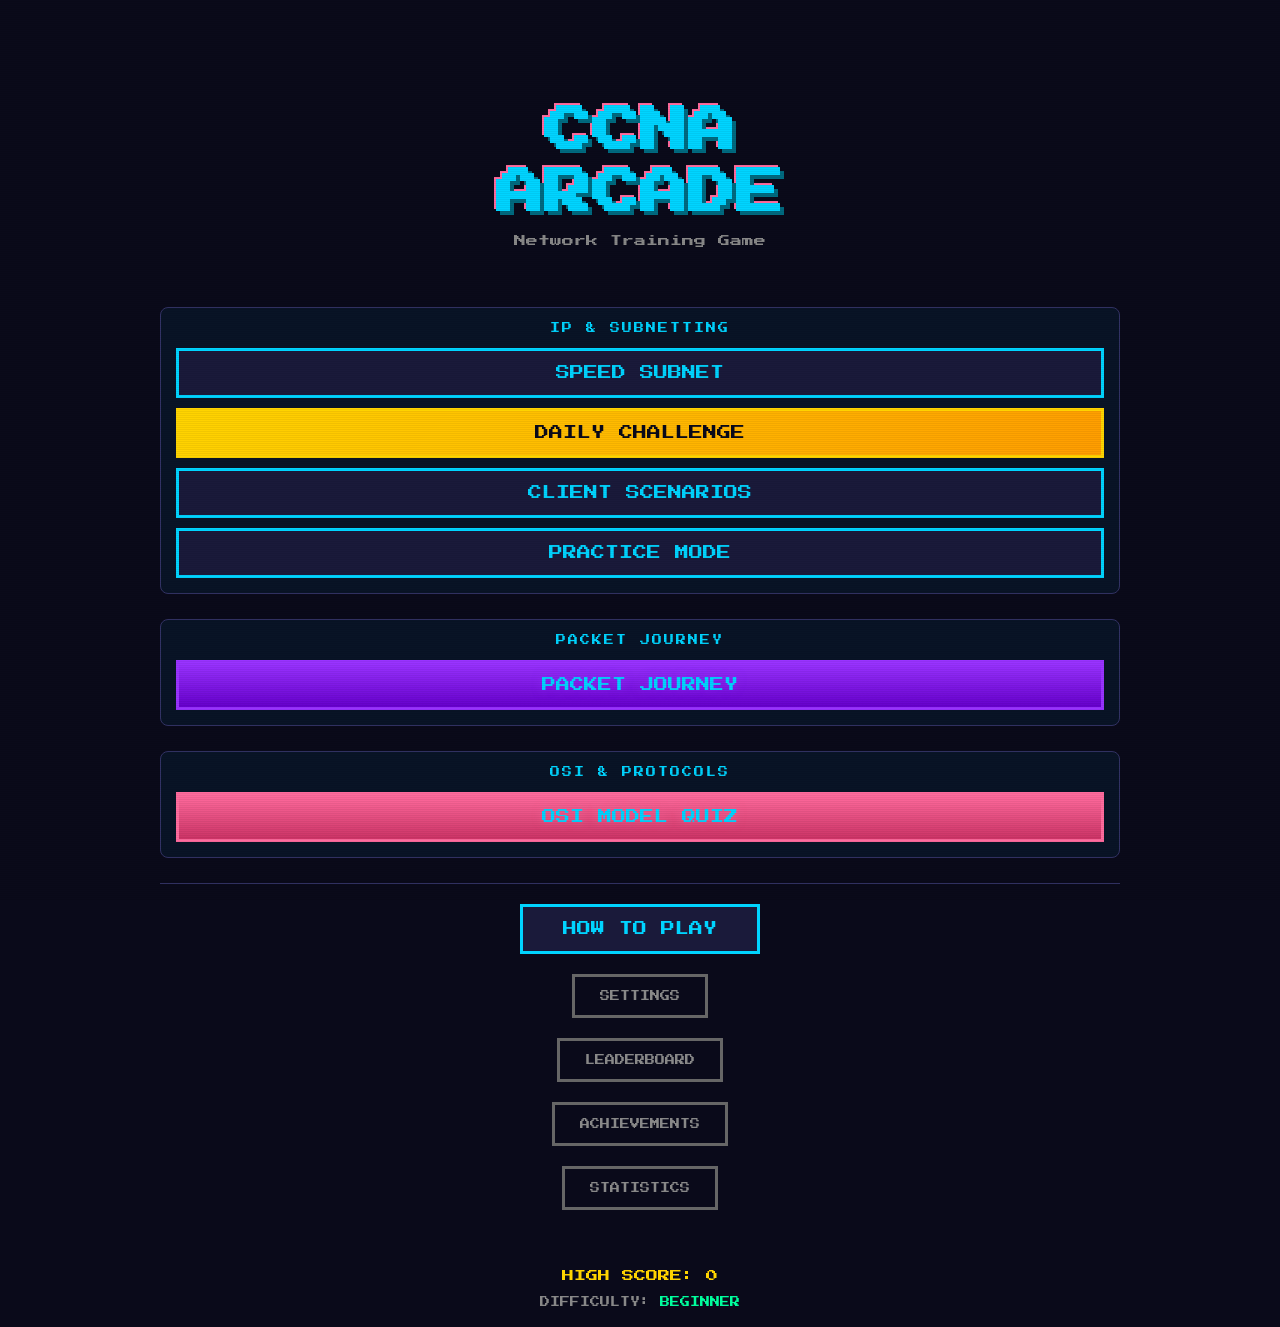
==== index.html @ 0d9dc17b "CCNA Arcade v3.1 - Complete network training suite Major features: - Speed Subnet: CIDR training wit" ====
<!DOCTYPE html>
<html lang="en">
<head>
    <meta charset="UTF-8">
    <meta name="viewport" content="width=device-width, initial-scale=1.0">
    <meta name="description" content="Master CCNA concepts with this retro arcade-style training game - subnetting, packet flow, protocols and more">
    <meta name="theme-color" content="#00d4ff">
    <meta name="apple-mobile-web-app-capable" content="yes">
    <meta name="apple-mobile-web-app-status-bar-style" content="black-translucent">
    <meta name="apple-mobile-web-app-title" content="CCNA Arcade">
    <title>CCNA Arcade - Network Training Game</title>
    <link rel="manifest" href="manifest.json">
    <link rel="apple-touch-icon" href="icons/icon.svg">
    <link rel="icon" type="image/svg+xml" href="icons/icon.svg">
    <link href="https://fonts.googleapis.com/css2?family=Press+Start+2P&display=swap" rel="stylesheet">
    <link rel="stylesheet" href="css/style.css">
</head>
<body>
    <a href="#main-menu" class="skip-link">Skip to main content</a>
    <div id="game-container" role="main">
        <!-- Main Menu -->
        <div id="main-menu" class="screen active">
            <h1 class="title">CCNA<br>ARCADE</h1>
            <p class="subtitle">Network Training Game</p>

            <!-- Topic Areas -->
            <div class="topic-areas">
                <div class="topic-section">
                    <div class="topic-header">IP & SUBNETTING</div>
                    <div class="topic-buttons">
                        <button id="btn-arcade" class="menu-btn">SPEED SUBNET</button>
                        <button id="btn-daily" class="menu-btn daily">DAILY CHALLENGE</button>
                        <button id="btn-puzzle" class="menu-btn">CLIENT SCENARIOS</button>
                        <button id="btn-practice" class="menu-btn">PRACTICE MODE</button>
                    </div>
                </div>

                <div class="topic-section">
                    <div class="topic-header">PACKET JOURNEY</div>
                    <div class="topic-buttons">
                        <button id="btn-packet-journey" class="menu-btn packet">PACKET JOURNEY</button>
                    </div>
                </div>

                <div class="topic-section">
                    <div class="topic-header">OSI & PROTOCOLS</div>
                    <div class="topic-buttons">
                        <button id="btn-osi-trainer" class="menu-btn osi">OSI MODEL QUIZ</button>
                    </div>
                </div>
            </div>

            <div class="menu-buttons secondary-menu">
                <button id="btn-help" class="menu-btn">HOW TO PLAY</button>
                <button id="btn-settings" class="menu-btn secondary">SETTINGS</button>
                <button id="btn-leaderboard" class="menu-btn secondary">LEADERBOARD</button>
                <button id="btn-achievements" class="menu-btn secondary">ACHIEVEMENTS</button>
                <button id="btn-stats" class="menu-btn secondary">STATISTICS</button>
            </div>
            <div class="high-score">
                HIGH SCORE: <span id="high-score-display">0</span>
            </div>
            <div class="difficulty-badge">
                DIFFICULTY: <span id="difficulty-display">BEGINNER</span>
            </div>
        </div>

        <!-- Speed Subnet (Arcade Mode) -->
        <div id="speed-subnet-screen" class="screen">
            <div class="speed-header">
                <div class="stat">
                    <span class="stat-label">SCORE</span>
                    <span id="speed-score" class="stat-value">0</span>
                </div>
                <div class="stat">
                    <span class="stat-label">STREAK</span>
                    <span id="speed-streak" class="stat-value">0x</span>
                </div>
                <div class="stat">
                    <span class="stat-label">PROGRESS</span>
                    <span id="speed-progress" class="stat-value">0/20</span>
                </div>
            </div>

            <div id="speed-subnet-container" class="speed-game">
                <!-- Mascot Canvas - Bit rides the network cables -->
                <div id="mascot-area">
                    <canvas id="mascot-canvas" width="400" height="80"></canvas>
                </div>

                <div class="speed-question">
                    <div class="speed-prompt">How many hosts?</div>
                    <div id="speed-host-count" class="speed-hosts">0</div>
                    <div class="speed-subtext">Select the minimum CIDR</div>
                </div>

                <div id="speed-cidr-options" class="speed-options">
                    <!-- Options generated dynamically -->
                </div>

                <div id="speed-feedback" class="speed-feedback"></div>
            </div>

            <div class="speed-footer">
                <button id="btn-speed-quit" class="game-btn">QUIT</button>
                <div class="speed-hint">Keys 1-4 to answer</div>
            </div>
        </div>

        <!-- Scenario Select (Puzzle Mode) -->
        <div id="scenario-select" class="screen">
            <h2>CLIENT SCENARIOS</h2>
            <p class="scenario-subtitle">Select a client to configure their network</p>
            <div id="scenario-grid" class="scenario-grid"></div>
            <button id="btn-back-scenarios" class="menu-btn small">BACK</button>
        </div>

        <!-- Puzzle Game Screen -->
        <div id="game-screen" class="screen">
            <!-- Scenario Info Header -->
            <div id="scenario-header" class="scenario-info">
                <div class="client-info">
                    <span id="client-icon" class="client-icon">🏢</span>
                    <div>
                        <div id="client-name" class="client-name">Client Name</div>
                        <div id="client-location" class="client-location">Location</div>
                    </div>
                </div>
                <div class="network-info">
                    <div class="network-class" id="network-class-badge">CLASS C</div>
                    <div id="network-display" class="network-cidr">192.168.1.0/24</div>
                </div>
            </div>

            <div class="game-header">
                <div class="stat">
                    <span class="stat-label">SCORE</span>
                    <span id="score-display" class="stat-value">0</span>
                </div>
                <div class="stat">
                    <span class="stat-label">EFFICIENCY</span>
                    <span id="efficiency-display" class="stat-value">0%</span>
                </div>
                <div class="stat">
                    <span class="stat-label">SUBNETS</span>
                    <span id="subnets-display" class="stat-value">0/0</span>
                </div>
            </div>

            <div class="game-area">
                <!-- Left Panel: Building Visualization -->
                <div id="building-panel">
                    <div class="panel-label">CLIENT BUILDING</div>
                    <canvas id="building-canvas" width="200" height="300"></canvas>
                    <div id="building-status">
                        <div class="floor-legend" id="floor-legend"></div>
                    </div>
                </div>

                <!-- Center: Main Grid Canvas -->
                <div id="grid-wrapper">
                    <canvas id="grid-canvas" width="400" height="400"></canvas>
                </div>

                <!-- Right Panel: Requirements + CIDR -->
                <div id="right-panel">
                    <div id="requirements-area">
                        <div class="requirements-label">SUBNET REQUIREMENTS</div>
                        <div id="requirements-list"></div>
                    </div>

                    <div id="cidr-panel">
                        <div class="panel-label">SELECT CIDR</div>
                        <div id="cidr-buttons"></div>
                        <div id="cidr-info">
                            <div>Selected: <span id="selected-cidr">/24</span></div>
                            <div>Hosts: <span id="selected-hosts">254</span></div>
                        </div>
                    </div>

                    <div id="feedback-panel" class="feedback-panel hidden">
                        <div id="feedback-content"></div>
                    </div>

                    <div id="network-class-info">
                        <div class="class-title">Network Info</div>
                        <div id="class-details"></div>
                    </div>
                </div>
            </div>

            <div class="game-footer">
                <button id="btn-pause" class="game-btn">MENU</button>
                <button id="btn-undo" class="game-btn">UNDO</button>
                <div id="message-display"></div>
                <div id="instructions-hint" class="instructions-hint">
                    Click a requirement to select it, then click the grid to place
                </div>
            </div>
        </div>

        <!-- Pause Menu -->
        <div id="pause-menu" class="screen overlay">
            <h2>PAUSED</h2>
            <button id="btn-resume" class="menu-btn">RESUME</button>
            <button id="btn-restart" class="menu-btn">RESTART</button>
            <button id="btn-pause-settings" class="menu-btn secondary">SETTINGS</button>
            <button id="btn-quit" class="menu-btn">QUIT</button>
        </div>

        <!-- Game Over / Level Complete -->
        <div id="game-over" class="screen overlay">
            <h2 id="game-over-title">LEVEL COMPLETE</h2>
            <div class="final-score">
                <div>SCORE: <span id="final-score">0</span></div>
                <div id="final-accuracy" class="final-stat"></div>
                <div id="final-efficiency" class="final-stat"></div>
                <div id="new-high-score" class="hidden">NEW HIGH SCORE!</div>
            </div>
            <div class="stars-display" id="stars-display"></div>
            <button id="btn-play-again" class="menu-btn">PLAY AGAIN</button>
            <button id="btn-next-level" class="menu-btn hidden">NEXT CLIENT</button>
            <button id="btn-menu" class="menu-btn">MAIN MENU</button>
        </div>

        <!-- Settings Screen -->
        <div id="settings-screen" class="screen">
            <h2>SETTINGS</h2>
            <div class="settings-content">
                <div class="setting-group">
                    <h3>DIFFICULTY</h3>
                    <div class="difficulty-options">
                        <button class="difficulty-btn" data-difficulty="beginner">
                            <span class="diff-name">BEGINNER</span>
                            <span class="diff-desc">Hints shown, minimum CIDR displayed</span>
                        </button>
                        <button class="difficulty-btn locked" data-difficulty="intermediate">
                            <span class="diff-name">INTERMEDIATE</span>
                            <span class="diff-desc">No CIDR hints on buttons</span>
                            <span class="lock-msg">Complete 3 scenarios to unlock</span>
                        </button>
                        <button class="difficulty-btn locked" data-difficulty="expert">
                            <span class="diff-name">EXPERT</span>
                            <span class="diff-desc">No hints, no minimum CIDR shown</span>
                            <span class="lock-msg">Complete all scenarios to unlock</span>
                        </button>
                        <button class="difficulty-btn locked" data-difficulty="master">
                            <span class="diff-name">MASTER</span>
                            <span class="diff-desc">All question types, tight time limits</span>
                            <span class="lock-msg">Score 15,000+ in Speed Subnet</span>
                        </button>
                        <button class="difficulty-btn locked" data-difficulty="nightmare">
                            <span class="diff-name">NIGHTMARE</span>
                            <span class="diff-desc">Maximum challenge, no mercy</span>
                            <span class="lock-msg">Complete 10 daily challenges</span>
                        </button>
                    </div>
                </div>
                <div class="setting-group">
                    <h3>HINTS</h3>
                    <label class="toggle-setting">
                        <input type="checkbox" id="toggle-hints" checked>
                        <span>Show host counts on CIDR buttons</span>
                    </label>
                </div>
                <div class="setting-group">
                    <h3>SOUND</h3>
                    <label class="toggle-setting">
                        <input type="checkbox" id="toggle-sound" checked>
                        <span>Enable sound effects</span>
                    </label>
                    <div class="volume-control">
                        <label for="volume-slider">Volume</label>
                        <input type="range" id="volume-slider" min="0" max="100" value="50" class="volume-slider">
                        <span id="volume-display">50%</span>
                    </div>
                </div>
                <div class="setting-group">
                    <h3>THEME</h3>
                    <div id="theme-selector" class="theme-selector">
                        <!-- Generated dynamically -->
                    </div>
                </div>
                <div class="setting-group">
                    <h3>CUSTOM SCENARIOS</h3>
                    <p class="setting-desc">Import client scenarios from JSON</p>
                    <button id="btn-import-scenarios" class="menu-btn small">IMPORT</button>
                    <button id="btn-export-scenarios" class="menu-btn small">EXPORT</button>
                    <input type="file" id="scenario-file-input" accept=".json" style="display:none">
                </div>
                <div class="setting-group">
                    <h3>TUTORIALS</h3>
                    <p class="setting-desc">Replay the in-game tutorials</p>
                    <button id="btn-replay-tutorials" class="menu-btn small">REPLAY TUTORIALS</button>
                </div>
                <div class="setting-group">
                    <h3>SAVE DATA</h3>
                    <p class="setting-desc">Backup or restore all your progress</p>
                    <div id="save-summary" class="save-summary"></div>
                    <button id="btn-export-save" class="menu-btn small">EXPORT SAVE</button>
                    <button id="btn-import-save" class="menu-btn small">IMPORT SAVE</button>
                    <input type="file" id="save-file-input" accept=".json" style="display:none">
                </div>
                <div class="setting-group">
                    <h3>RESET PROGRESS</h3>
                    <p class="setting-desc">Clear all scenario progress and achievements</p>
                    <button id="btn-reset-scenarios" class="menu-btn small danger">RESET SCENARIOS</button>
                    <button id="btn-reset-all" class="menu-btn small danger">RESET EVERYTHING</button>
                </div>
            </div>
            <button id="btn-back-settings" class="menu-btn">BACK</button>
        </div>

        <!-- Achievements Screen -->
        <div id="achievements-screen" class="screen">
            <h2>ACHIEVEMENTS</h2>
            <div class="achievements-header">
                <span id="achievements-count">0/10</span> UNLOCKED
            </div>
            <div id="achievements-grid" class="achievements-grid"></div>
            <button id="btn-back-achievements" class="menu-btn">BACK</button>
        </div>

        <!-- Achievement Popup -->
        <div id="achievement-popup" class="achievement-popup hidden">
            <div class="achievement-icon" id="popup-icon"></div>
            <div class="achievement-info">
                <div class="achievement-title">ACHIEVEMENT UNLOCKED!</div>
                <div class="achievement-name" id="popup-name"></div>
            </div>
        </div>

        <!-- Daily Challenge Screen -->
        <div id="daily-challenge-screen" class="screen">
            <div class="daily-header">
                <h2>DAILY CHALLENGE</h2>
                <div id="daily-date" class="daily-date"></div>
                <div id="daily-theme" class="daily-theme"></div>
            </div>

            <div id="daily-info" class="daily-info">
                <div class="daily-streak">
                    <span class="streak-label">STREAK</span>
                    <span id="daily-streak-count" class="streak-value">0</span>
                </div>
                <div class="daily-timer">
                    <span class="timer-label">TIME LEFT</span>
                    <span id="daily-timer-display" class="timer-value">2:00</span>
                </div>
            </div>

            <div id="daily-game-area" class="daily-game hidden">
                <div class="daily-progress">
                    <span id="daily-progress-text">Question 1/15</span>
                    <div class="daily-progress-bar">
                        <div id="daily-progress-fill" class="progress-fill"></div>
                    </div>
                </div>

                <div id="daily-question" class="daily-question">
                    <div id="daily-prompt" class="daily-prompt">Question here</div>
                    <div id="daily-value" class="daily-value">Value</div>
                </div>

                <div id="daily-options" class="daily-options">
                    <!-- Options generated dynamically -->
                </div>

                <div id="daily-score-display" class="daily-score">
                    SCORE: <span id="daily-score">0</span>
                </div>
            </div>

            <div id="daily-start-area" class="daily-start">
                <div id="daily-status" class="daily-status"></div>
                <button id="btn-start-daily" class="menu-btn">START CHALLENGE</button>
            </div>

            <div id="daily-results" class="daily-results hidden">
                <div class="results-title">CHALLENGE COMPLETE!</div>
                <div id="daily-final-score" class="results-score">0</div>
                <div id="daily-results-stats" class="results-stats"></div>
            </div>

            <button id="btn-back-daily" class="menu-btn small">BACK</button>
        </div>

        <!-- Leaderboard Screen -->
        <div id="leaderboard-screen" class="screen">
            <h2>LEADERBOARD</h2>

            <div class="leaderboard-tabs">
                <button class="leaderboard-tab active" data-tab="speed">SPEED SUBNET</button>
                <button class="leaderboard-tab" data-tab="daily">DAILY</button>
            </div>

            <div id="leaderboard-content" class="leaderboard-content">
                <div id="leaderboard-speed" class="leaderboard-table active">
                    <div class="leaderboard-header">
                        <span class="lb-rank">#</span>
                        <span class="lb-score">SCORE</span>
                        <span class="lb-acc">ACC</span>
                        <span class="lb-streak">STREAK</span>
                        <span class="lb-date">DATE</span>
                    </div>
                    <div id="leaderboard-speed-entries" class="leaderboard-entries">
                        <!-- Generated dynamically -->
                    </div>
                </div>

                <div id="leaderboard-daily" class="leaderboard-table">
                    <div class="leaderboard-header">
                        <span class="lb-rank">#</span>
                        <span class="lb-score">SCORE</span>
                        <span class="lb-acc">ACC</span>
                        <span class="lb-date">DATE</span>
                    </div>
                    <div id="leaderboard-daily-entries" class="leaderboard-entries">
                        <!-- Generated dynamically -->
                    </div>
                </div>
            </div>

            <div id="leaderboard-empty" class="leaderboard-empty hidden">
                No scores yet! Play some games to see your rankings.
            </div>

            <button id="btn-back-leaderboard" class="menu-btn small">BACK</button>
        </div>

        <!-- Statistics Screen -->
        <div id="stats-screen" class="screen">
            <h2>STATISTICS</h2>
            <div class="stats-content">
                <div class="stats-overview">
                    <div class="stat-card">
                        <span class="stat-title">TOTAL GAMES</span>
                        <span id="stat-total-games" class="stat-number">0</span>
                    </div>
                    <div class="stat-card">
                        <span class="stat-title">PLAY TIME</span>
                        <span id="stat-play-time" class="stat-number">0m</span>
                    </div>
                    <div class="stat-card">
                        <span class="stat-title">ACCURACY</span>
                        <span id="stat-accuracy" class="stat-number">0%</span>
                    </div>
                    <div class="stat-card">
                        <span class="stat-title">BEST STREAK</span>
                        <span id="stat-best-streak" class="stat-number">0</span>
                    </div>
                </div>

                <div class="stats-section">
                    <h3>SPEED SUBNET</h3>
                    <div class="stats-grid">
                        <div class="mini-stat">
                            <span>Best Score:</span>
                            <span id="stat-speed-best">0</span>
                        </div>
                        <div class="mini-stat">
                            <span>Games Played:</span>
                            <span id="stat-speed-games">0</span>
                        </div>
                    </div>
                </div>

                <div class="stats-section">
                    <h3>CLIENT SCENARIOS</h3>
                    <div class="stats-grid">
                        <div class="mini-stat">
                            <span>Scenarios Completed:</span>
                            <span id="stat-scenarios-completed">0</span>
                        </div>
                        <div class="mini-stat">
                            <span>3-Star Count:</span>
                            <span id="stat-three-stars">0</span>
                        </div>
                        <div class="mini-stat">
                            <span>Avg Efficiency:</span>
                            <span id="stat-avg-efficiency">0%</span>
                        </div>
                    </div>
                </div>

                <div class="stats-section">
                    <h3>DAILY CHALLENGE</h3>
                    <div class="stats-grid">
                        <div class="mini-stat">
                            <span>Challenges Completed:</span>
                            <span id="stat-daily-completed">0</span>
                        </div>
                        <div class="mini-stat">
                            <span>Current Streak:</span>
                            <span id="stat-daily-streak">0</span>
                        </div>
                        <div class="mini-stat">
                            <span>Best Streak:</span>
                            <span id="stat-daily-best-streak">0</span>
                        </div>
                    </div>
                </div>

                <div class="stats-section">
                    <h3>CATEGORY ACCURACY</h3>
                    <div id="category-breakdown" class="category-breakdown">
                        <!-- Generated dynamically -->
                    </div>
                </div>
            </div>
            <button id="btn-back-stats" class="menu-btn">BACK</button>
        </div>

        <!-- Practice Mode Screen -->
        <div id="practice-screen" class="screen">
            <h2>PRACTICE MODE</h2>
            <p class="practice-subtitle">Focus on your weak areas</p>

            <div id="practice-categories" class="practice-categories">
                <!-- Generated dynamically -->
            </div>

            <div class="practice-actions">
                <button id="btn-start-practice" class="menu-btn" disabled>START PRACTICE</button>
                <p class="practice-hint">Select categories to practice</p>
            </div>

            <button id="btn-back-practice" class="menu-btn small">BACK</button>
        </div>

        <!-- Packet Journey Screen -->
        <div id="packet-journey-screen" class="screen">
            <div class="pj-header">
                <h2>PACKET JOURNEY</h2>
                <div class="pj-scenario-title" id="pj-scenario-title">Local Web Request</div>
            </div>

            <div class="pj-game-area">
                <!-- Network Canvas - Top-down view -->
                <div class="pj-canvas-container">
                    <canvas id="pj-network-canvas" width="600" height="400"></canvas>
                    <!-- Mascot overlay -->
                    <div id="pj-mascot" class="pj-mascot">
                        <div class="pj-mascot-body">📦</div>
                        <div class="pj-mascot-name">Packie</div>
                    </div>
                </div>

                <!-- Info Panel -->
                <div class="pj-info-panel">
                    <div class="pj-current-layer">
                        <span class="pj-layer-label">CURRENT LAYER</span>
                        <span id="pj-layer-display" class="pj-layer-value">Application</span>
                    </div>
                    <div class="pj-encapsulation">
                        <span class="pj-enc-label">ENCAPSULATION</span>
                        <div id="pj-enc-stack" class="pj-enc-stack">
                            <!-- Filled dynamically -->
                        </div>
                    </div>
                </div>
            </div>

            <!-- Question Area -->
            <div id="pj-question-area" class="pj-question-area hidden">
                <div id="pj-question-text" class="pj-question-text">
                    What happens when you type a URL in your browser?
                </div>
                <div id="pj-options" class="pj-options">
                    <!-- Options generated dynamically -->
                </div>
            </div>

            <!-- Explanation Area -->
            <div id="pj-explanation-area" class="pj-explanation-area hidden">
                <div class="pj-explanation-icon">💡</div>
                <div id="pj-explanation-text" class="pj-explanation-text">
                    Explanation appears here...
                </div>
                <button id="pj-continue-btn" class="menu-btn small">CONTINUE</button>
            </div>

            <!-- Progress -->
            <div class="pj-progress">
                <div class="pj-progress-bar">
                    <div id="pj-progress-fill" class="pj-progress-fill" style="width: 0%"></div>
                </div>
                <span id="pj-progress-text" class="pj-progress-text">Step 1 of 8</span>
            </div>

            <div class="pj-footer">
                <button id="btn-pj-quit" class="game-btn">QUIT</button>
                <div class="pj-score">SCORE: <span id="pj-score">0</span></div>
            </div>
        </div>

        <!-- Packet Journey Scenario Select -->
        <div id="packet-journey-select" class="screen">
            <h2>PACKET JOURNEY</h2>
            <p class="pj-subtitle">Follow a packet through the network</p>

            <div class="pj-scenario-grid">
                <button class="pj-scenario-card" data-scenario="local_web">
                    <div class="pj-scenario-icon">🏠</div>
                    <div class="pj-scenario-name">Local Web Request</div>
                    <div class="pj-scenario-desc">HTTP request on LAN</div>
                    <div class="pj-difficulty easy">EASY</div>
                </button>
                <button class="pj-scenario-card" data-scenario="remote_web">
                    <div class="pj-scenario-icon">🌐</div>
                    <div class="pj-scenario-name">Internet Web Request</div>
                    <div class="pj-scenario-desc">HTTP through gateway</div>
                    <div class="pj-difficulty medium">MEDIUM</div>
                </button>
                <button class="pj-scenario-card" data-scenario="dns_lookup">
                    <div class="pj-scenario-icon">📖</div>
                    <div class="pj-scenario-name">DNS Resolution</div>
                    <div class="pj-scenario-desc">Name to IP lookup</div>
                    <div class="pj-difficulty easy">EASY</div>
                </button>
                <button class="pj-scenario-card" data-scenario="arp_discovery">
                    <div class="pj-scenario-icon">🔍</div>
                    <div class="pj-scenario-name">ARP Discovery</div>
                    <div class="pj-scenario-desc">MAC address resolution</div>
                    <div class="pj-difficulty medium">MEDIUM</div>
                </button>
                <button class="pj-scenario-card" data-scenario="tcp_handshake">
                    <div class="pj-scenario-icon">🤝</div>
                    <div class="pj-scenario-name">TCP Handshake</div>
                    <div class="pj-scenario-desc">Connection establishment</div>
                    <div class="pj-difficulty medium">MEDIUM</div>
                </button>
                <button class="pj-scenario-card" data-scenario="vlan_basics">
                    <div class="pj-scenario-icon">🏷️</div>
                    <div class="pj-scenario-name">VLAN Basics</div>
                    <div class="pj-scenario-desc">Virtual LAN concepts</div>
                    <div class="pj-difficulty hard">HARD</div>
                </button>
            </div>

            <button id="btn-back-pj-select" class="menu-btn small">BACK</button>
        </div>

        <!-- OSI Trainer Screen -->
        <div id="osi-trainer-screen" class="screen">
            <div class="osi-header">
                <div class="stat">
                    <span class="stat-label">SCORE</span>
                    <span id="osi-score" class="stat-value">0</span>
                </div>
                <div class="stat">
                    <span class="stat-label">STREAK</span>
                    <span id="osi-streak" class="stat-value">0x</span>
                </div>
                <div class="stat">
                    <span class="stat-label">PROGRESS</span>
                    <span id="osi-progress" class="stat-value">0/15</span>
                </div>
            </div>

            <div class="osi-game-area">
                <!-- TCP/IP 5-Layer Model (Primary) -->
                <div class="osi-diagram" id="osi-layer-diagram">
                    <div class="osi-model-label">TCP/IP MODEL</div>
                    <div class="osi-layer osi-l5">5 - Application</div>
                    <div class="osi-layer osi-l4">4 - Transport</div>
                    <div class="osi-layer osi-l3">3 - Network</div>
                    <div class="osi-layer osi-l2">2 - Data Link</div>
                    <div class="osi-layer osi-l1">1 - Physical</div>
                    <div class="osi-note">OSI model has 7 layers (splits Application into Session, Presentation, Application)</div>
                </div>

                <!-- Question Area -->
                <div class="osi-question-container">
                    <div id="osi-question-area" class="osi-question-area">
                        <div id="osi-question-text" class="osi-question-text">
                            Question loading...
                        </div>
                        <div id="osi-options" class="osi-options">
                            <!-- Options generated dynamically -->
                        </div>
                    </div>

                    <div id="osi-feedback" class="osi-feedback"></div>
                </div>
            </div>

            <div class="osi-footer">
                <button id="btn-osi-quit" class="game-btn">QUIT</button>
                <div class="osi-hint">Test your OSI knowledge!</div>
            </div>
        </div>

        <!-- Help Screen -->
        <div id="help-screen" class="screen">
            <h2>HOW TO PLAY</h2>
            <div class="help-content">
                <div class="help-section">
                    <h3>SPEED SUBNET</h3>
                    <p>Quick-fire CIDR training! A host count appears - select the minimum CIDR that supports that many hosts. Build streaks for bonus points!</p>
                </div>
                <div class="help-section">
                    <h3>CLIENT SCENARIOS</h3>
                    <p>Real-world network design! Each scenario is a client with specific subnet requirements. Allocate efficiently to earn 3 stars.</p>
                </div>
                <div class="help-section">
                    <h3>PACKET JOURNEY</h3>
                    <p>Follow Packie the packet through the network! Learn how data travels from your computer to its destination, including encapsulation, ARP, DNS, and routing.</p>
                </div>
                <div class="help-section">
                    <h3>OSI MODEL QUIZ</h3>
                    <p>Test your knowledge of the 7-layer OSI model! Learn layer names, PDUs, protocols, and how encapsulation works.</p>
                </div>
                <div class="help-section">
                    <h3>NETWORK CLASSES</h3>
                    <table class="cidr-table">
                        <tr><td>Class A</td><td>1.0.0.0 - 126.x.x.x</td><td>/8 default</td></tr>
                        <tr><td>Class B</td><td>128.0.0.0 - 191.x.x.x</td><td>/16 default</td></tr>
                        <tr><td>Class C</td><td>192.0.0.0 - 223.x.x.x</td><td>/24 default</td></tr>
                    </table>
                </div>
                <div class="help-section">
                    <h3>CIDR QUICK REFERENCE</h3>
                    <table class="cidr-table">
                        <tr><td>/24</td><td>254 hosts</td><td>/28</td><td>14 hosts</td></tr>
                        <tr><td>/25</td><td>126 hosts</td><td>/29</td><td>6 hosts</td></tr>
                        <tr><td>/26</td><td>62 hosts</td><td>/30</td><td>2 hosts</td></tr>
                        <tr><td>/27</td><td>30 hosts</td><td></td><td></td></tr>
                    </table>
                </div>
                <div class="help-section">
                    <h3>COMMON PORTS</h3>
                    <table class="cidr-table">
                        <tr><td>20/21</td><td>FTP</td><td>80</td><td>HTTP</td></tr>
                        <tr><td>22</td><td>SSH</td><td>443</td><td>HTTPS</td></tr>
                        <tr><td>23</td><td>Telnet</td><td>53</td><td>DNS</td></tr>
                        <tr><td>25</td><td>SMTP</td><td>3389</td><td>RDP</td></tr>
                    </table>
                </div>
                <div class="help-section">
                    <h3>PRIVATE IP RANGES</h3>
                    <table class="cidr-table">
                        <tr><td>Class A</td><td colspan="3">10.0.0.0 - 10.255.255.255</td></tr>
                        <tr><td>Class B</td><td colspan="3">172.16.0.0 - 172.31.255.255</td></tr>
                        <tr><td>Class C</td><td colspan="3">192.168.0.0 - 192.168.255.255</td></tr>
                    </table>
                </div>
                <div class="help-section">
                    <h3>CONTROLS</h3>
                    <p>MOUSE: Click requirement to select, click grid to place<br>
                    1-4: Quick answer in Speed Subnet<br>
                    1-7: Select CIDR size in Scenarios<br>
                    Z: Undo last placement<br>
                    SPACE: Pause</p>
                </div>
            </div>
            <button id="btn-back-help" class="menu-btn">BACK</button>
        </div>
    </div>

    <script src="js/subnet.js"></script>
    <script src="js/sounds.js"></script>
    <script src="js/settings.js"></script>
    <script src="js/scenarios.js"></script>
    <script src="js/mascot.js"></script>
    <script src="js/speedsubnet.js"></script>
    <script src="js/grid.js"></script>
    <script src="js/building.js"></script>
    <script src="js/requirements.js"></script>
    <script src="js/levels.js"></script>
    <script src="js/stats.js"></script>
    <script src="js/dailychallenge.js"></script>
    <script src="js/tutorial.js"></script>
    <script src="js/practice.js"></script>
    <script src="js/packetjourney.js"></script>
    <script src="js/ositrainer.js"></script>
    <script src="js/leaderboard.js"></script>
    <script src="js/themes.js"></script>
    <script src="js/savedata.js"></script>
    <script src="js/ui.js"></script>
    <script src="js/game.js"></script>
    <script>
        // Register Service Worker for PWA
        if ('serviceWorker' in navigator) {
            window.addEventListener('load', () => {
                navigator.serviceWorker.register('/sw.js')
                    .then(registration => {
                        console.log('SW registered:', registration.scope);

                        // Check for updates
                        registration.addEventListener('updatefound', () => {
                            const newWorker = registration.installing;
                            newWorker.addEventListener('statechange', () => {
                                if (newWorker.state === 'installed' && navigator.serviceWorker.controller) {
                                    // New version available
                                    if (confirm('New version available! Reload to update?')) {
                                        newWorker.postMessage('skipWaiting');
                                        window.location.reload();
                                    }
                                }
                            });
                        });
                    })
                    .catch(err => {
                        console.log('SW registration failed:', err);
                    });
            });
        }
    </script>
</body>
</html>
---- css/style.css ----
/* Network Tetris - Retro Pixel Styling */

/* CSS Variables for theming */
:root {
    --color-primary: #00d4ff;
    --color-secondary: #ff6b9d;
    --color-success: #00ff9d;
    --color-warning: #ffd400;
    --color-danger: #ff4444;
    --color-background: #0a0a1a;
    --color-surface: #1a1a3a;
    --color-border: #333366;
    --color-text-primary: #ffffff;
    --color-text-secondary: #888888;
}

/* Reset and base styles */
* {
    margin: 0;
    padding: 0;
    box-sizing: border-box;
    /* Prevent tap highlight on mobile */
    -webkit-tap-highlight-color: transparent;
}

body {
    background: var(--color-background);
    color: var(--color-text-primary);
    font-family: 'Press Start 2P', monospace;
    min-height: 100vh;
    display: -webkit-box;
    display: -ms-flexbox;
    display: flex;
    -webkit-box-pack: center;
    -ms-flex-pack: center;
    justify-content: center;
    -webkit-box-align: center;
    -ms-flex-align: center;
    align-items: center;
    overflow-x: hidden;
    overflow-y: auto;
    transition: background-color 0.3s ease;
}

/* Game Container */
#game-container {
    width: 100%;
    max-width: 1000px;
    min-height: 700px;
    position: relative;
    padding: 20px;
}

/* Screens */
.screen {
    display: none;
    width: 100%;
    height: 100%;
}

.screen.active {
    display: block;
}

.screen.overlay {
    position: fixed;
    top: 0;
    left: 0;
    right: 0;
    bottom: 0;
    background: rgba(10, 10, 26, 0.95);
    display: none;
    justify-content: center;
    align-items: center;
    flex-direction: column;
    z-index: 500;
    gap: 15px;
    padding: 20px;
}

.screen.overlay.active {
    display: flex;
}

.screen.overlay h2 {
    margin-bottom: 20px;
}

.screen.overlay .menu-btn {
    min-width: 200px;
}

/* Main Menu */
#main-menu {
    text-align: center;
    padding-top: 80px;
}

.title {
    font-size: 48px;
    color: var(--color-primary);
    text-shadow:
        4px 4px 0 color-mix(in srgb, var(--color-primary) 50%, black),
        -2px -2px 0 var(--color-secondary);
    margin-bottom: 10px;
    line-height: 1.3;
    -webkit-animation: titlePulse 2s ease-in-out infinite;
    animation: titlePulse 2s ease-in-out infinite;
}

@-webkit-keyframes titlePulse {
    0%, 100% { -webkit-transform: scale(1); transform: scale(1); }
    50% { -webkit-transform: scale(1.02); transform: scale(1.02); }
}
@keyframes titlePulse {
    0%, 100% { -webkit-transform: scale(1); transform: scale(1); }
    50% { -webkit-transform: scale(1.02); transform: scale(1.02); }
}

.subtitle {
    font-size: 12px;
    color: #888888;
    margin-bottom: 60px;
}

.menu-buttons {
    display: flex;
    flex-direction: column;
    gap: 20px;
    align-items: center;
}

.menu-btn {
    background: var(--color-surface);
    border: 3px solid var(--color-primary);
    color: var(--color-primary);
    font-family: 'Press Start 2P', monospace;
    font-size: 14px;
    padding: 15px 40px;
    cursor: pointer;
    -webkit-transition: all 0.1s;
    transition: all 0.1s;
    position: relative;
    /* Touch-friendly minimum size */
    min-height: 44px;
    min-width: 44px;
}

.menu-btn:hover {
    background: var(--color-primary);
    color: var(--color-background);
    -webkit-transform: scale(1.05);
    -ms-transform: scale(1.05);
    transform: scale(1.05);
}

.menu-btn:focus {
    outline: 2px solid var(--color-warning);
    outline-offset: 2px;
    background: var(--color-primary);
    color: var(--color-background);
}

.menu-btn:active {
    -webkit-transform: scale(0.98);
    -ms-transform: scale(0.98);
    transform: scale(0.98);
}

.menu-btn.small {
    font-size: 10px;
    padding: 10px 25px;
}

.high-score {
    margin-top: 60px;
    font-size: 12px;
    color: #ffd400;
}

/* Game Screen */
#game-screen {
    display: none;
    flex-direction: column;
    height: 100%;
}

#game-screen.active {
    display: flex;
}

.game-header {
    display: flex;
    justify-content: space-around;
    padding: 15px;
    background: #1a1a2e;
    border: 2px solid #333366;
    margin-bottom: 20px;
}

.stat {
    text-align: center;
}

.stat-label {
    font-size: 10px;
    color: #888888;
    display: block;
    margin-bottom: 5px;
}

.stat-value {
    font-size: 18px;
    color: #00ff9d;
}

.stat-value.warning {
    color: #ffd400;
}

.stat-value.danger {
    color: #ff4444;
    -webkit-animation: dangerPulse 0.5s infinite;
    animation: dangerPulse 0.5s infinite;
}

@-webkit-keyframes dangerPulse {
    0%, 100% { opacity: 1; }
    50% { opacity: 0.5; }
}
@keyframes dangerPulse {
    0%, 100% { opacity: 1; }
    50% { opacity: 0.5; }
}

.stat-value.flash {
    animation: scoreFlash 0.2s;
}

@keyframes scoreFlash {
    0%, 100% { color: #00ff9d; }
    50% { color: #ffffff; transform: scale(1.2); }
}

.stat-value.high {
    color: #ff6b9d;
    animation: comboPulse 0.5s infinite;
}

@keyframes comboPulse {
    0%, 100% { transform: scale(1); }
    50% { transform: scale(1.1); }
}

/* Game Area */
.game-area {
    display: flex;
    gap: 15px;
    justify-content: center;
    align-items: flex-start;
}

/* Building Panel */
#building-panel {
    width: 200px;
    flex-shrink: 0;
}

#building-canvas {
    display: block;
    background: #0a0a1a;
    border: 2px solid #333366;
    width: 200px;
    height: 300px;
}

#building-status {
    margin-top: 10px;
    max-height: 150px;
    overflow-y: auto;
}

.floor-legend {
    font-size: 8px;
    line-height: 1.6;
}

.floor-item {
    display: flex;
    align-items: center;
    gap: 8px;
    padding: 3px 0;
    border-bottom: 1px solid #222;
}

.floor-color {
    width: 12px;
    height: 12px;
    flex-shrink: 0;
}

.floor-name {
    color: #cccccc;
    flex: 1;
    white-space: nowrap;
    overflow: hidden;
    text-overflow: ellipsis;
}

.floor-item.pending .floor-name {
    color: #666666;
}

/* Grid Wrapper */
#grid-wrapper {
    position: relative;
    flex-shrink: 0;
}

#grid-canvas {
    display: block;
    border: 3px solid #00d4ff;
    cursor: crosshair;
    image-rendering: pixelated;
}

/* Right Panel */
#right-panel {
    width: 220px;
    flex-shrink: 0;
    display: flex;
    flex-direction: column;
    gap: 15px;
}

/* Requirements Area */
#requirements-area {
    flex: 1;
    min-height: 0;
}

.requirements-label,
.panel-label {
    font-size: 10px;
    color: #888888;
    text-align: center;
    margin-bottom: 10px;
}

#requirements-list {
    background: #0a0a1a;
    border: 2px solid #333366;
    max-height: 200px;
    overflow-y: auto;
    padding: 5px;
}

.requirement-item {
    background: #1a1a2e;
    border: 2px solid #333366;
    padding: 8px 10px;
    margin-bottom: 5px;
    font-size: 9px;
    transition: all 0.2s;
    cursor: pointer;
}

.requirement-item:hover:not(.fulfilled) {
    border-color: #00d4ff;
    background: #1a1a3a;
}

.requirement-item:last-child {
    margin-bottom: 0;
}

.requirement-item.fulfilled {
    background: #0a2a0a;
    border-color: #00ff9d;
    opacity: 0.6;
    cursor: default;
}

.requirement-item.selected {
    border-color: #ffd400;
    background: #2a2a1a;
    box-shadow: 0 0 10px rgba(255, 212, 0, 0.3);
}

.requirement-item.selected .req-name {
    color: #ffd400;
}

.requirement-item.active {
    border-color: #00d4ff;
    box-shadow: 0 0 5px rgba(0, 212, 255, 0.3);
}

.req-header {
    display: flex;
    justify-content: space-between;
    align-items: center;
    margin-bottom: 3px;
}

.req-name {
    color: #00d4ff;
    font-weight: bold;
}

.req-hosts {
    color: #00ff9d;
}

.req-context {
    color: #666666;
    font-size: 8px;
}

.req-cidr-hint {
    color: #ffd400;
    font-size: 8px;
    margin-top: 3px;
}

#grid-canvas.shake {
    animation: shake 0.3s;
}

@keyframes shake {
    0%, 100% { transform: translateX(0); }
    25% { transform: translateX(-5px); }
    75% { transform: translateX(5px); }
}

/* CIDR Panel */
#cidr-panel {
    background: #0d0d20;
    border: 2px solid #333366;
    padding: 10px;
}

#cidr-buttons {
    display: flex;
    flex-wrap: wrap;
    gap: 5px;
    justify-content: center;
}

.cidr-btn {
    background: #1a1a3a;
    border: 2px solid #444466;
    color: #888888;
    font-family: 'Press Start 2P', monospace;
    font-size: 10px;
    padding: 6px 8px;
    cursor: pointer;
    transition: all 0.1s;
    min-width: 45px;
}

.cidr-btn:hover {
    border-color: #00d4ff;
    color: #00d4ff;
}

.cidr-btn.selected {
    background: #00d4ff;
    border-color: #00d4ff;
    color: #0a0a1a;
}

#cidr-info {
    margin-top: 10px;
    font-size: 9px;
    line-height: 1.6;
    text-align: center;
    color: #888888;
}

#cidr-info span {
    color: #00ff9d;
}

/* Feedback Panel */
.feedback-panel {
    background: #2a1a1a;
    border: 2px solid #ff4444;
    padding: 10px;
    margin-top: 10px;
    font-size: 9px;
    line-height: 1.5;
}

.feedback-panel.hidden {
    display: none;
}

.feedback-panel.success {
    background: #1a2a1a;
    border-color: #00ff9d;
}

.feedback-panel .feedback-title {
    color: #ff4444;
    font-size: 10px;
    margin-bottom: 8px;
    font-weight: bold;
}

.feedback-panel.success .feedback-title {
    color: #00ff9d;
}

.feedback-panel .feedback-detail {
    color: #cccccc;
    margin-bottom: 5px;
}

.feedback-panel .feedback-tip {
    color: #ffd400;
    margin-top: 8px;
    padding-top: 8px;
    border-top: 1px solid #444444;
}

/* Network Class Info */
#network-class-info {
    background: #0d0d20;
    border: 2px solid #333366;
    padding: 10px;
    font-size: 8px;
}

#network-class-info .class-title {
    color: #00d4ff;
    margin-bottom: 8px;
    text-align: center;
}

#class-details {
    color: #888888;
    line-height: 1.6;
}

#class-details strong {
    color: #ffffff;
}

/* Game Footer */
.game-footer {
    display: flex;
    justify-content: space-between;
    align-items: center;
    margin-top: 20px;
    padding: 10px;
}

.game-btn {
    background: #1a1a3a;
    border: 2px solid #666666;
    color: #888888;
    font-family: 'Press Start 2P', monospace;
    font-size: 10px;
    padding: 8px 15px;
    cursor: pointer;
}

.game-btn:hover {
    border-color: #00d4ff;
    color: #00d4ff;
}

/* Message Display */
#message-display {
    font-size: 14px;
    padding: 10px 20px;
    opacity: 0;
    transition: opacity 0.2s;
}

#message-display.visible {
    opacity: 1;
}

#message-display.success {
    color: #00ff9d;
}

#message-display.error {
    color: #ff4444;
}

#message-display.info {
    color: #00d4ff;
}

/* Instructions Hint */
.instructions-hint {
    font-size: 8px;
    color: #666666;
    text-align: right;
    flex: 1;
    padding-right: 10px;
}

/* Undo Button */
#btn-undo {
    margin-left: 10px;
}

#btn-undo:disabled {
    opacity: 0.3;
    cursor: not-allowed;
}

/* Overlays */
#pause-menu h2,
#game-over h2 {
    font-size: 36px;
    color: #00d4ff;
    margin-bottom: 40px;
}

.final-score {
    font-size: 18px;
    margin-bottom: 20px;
}

.final-score span {
    color: #ffd400;
}

#new-high-score {
    color: #ff6b9d;
    font-size: 14px;
    margin-top: 10px;
    animation: newHighScore 0.5s ease-in-out infinite alternate;
}

@keyframes newHighScore {
    from { transform: scale(1); }
    to { transform: scale(1.1); }
}

.hidden {
    display: none !important;
}

/* Stars Display */
.stars-display {
    font-size: 36px;
    margin: 20px 0;
}

.star {
    margin: 0 5px;
}

.star.earned {
    color: #ffd400;
    text-shadow: 0 0 10px #ffd400;
}

.star.empty {
    color: #333366;
}

/* Level Select */
#level-select h2 {
    text-align: center;
    color: #00d4ff;
    margin-bottom: 30px;
}

.level-grid {
    display: grid;
    grid-template-columns: repeat(auto-fit, minmax(150px, 1fr));
    gap: 15px;
    max-width: 700px;
    margin: 0 auto 30px;
}

.level-card {
    background: #1a1a3a;
    border: 3px solid #333366;
    padding: 15px;
    text-align: center;
    cursor: pointer;
    transition: all 0.1s;
    position: relative;
}

.level-card:hover:not(.locked) {
    border-color: #00d4ff;
    transform: scale(1.05);
}

.level-card.locked {
    opacity: 0.5;
    cursor: not-allowed;
}

.level-number {
    font-size: 24px;
    color: #00d4ff;
    margin-bottom: 5px;
}

.level-name {
    font-size: 8px;
    color: #888888;
    margin-bottom: 10px;
}

.level-stars {
    font-size: 14px;
}

.lock-icon {
    position: absolute;
    top: 50%;
    left: 50%;
    transform: translate(-50%, -50%);
    font-size: 10px;
    color: #ff4444;
    background: rgba(10, 10, 26, 0.9);
    padding: 5px 10px;
}

/* Help Screen */
#help-screen {
    padding: 20px;
    max-height: 90vh;
    overflow-y: auto;
}

#help-screen h2 {
    text-align: center;
    color: #00d4ff;
    margin-bottom: 30px;
}

.help-content {
    max-width: 600px;
    margin: 0 auto;
}

.help-section {
    margin-bottom: 25px;
}

.help-section h3 {
    font-size: 12px;
    color: #00ff9d;
    margin-bottom: 10px;
}

.help-section p {
    font-size: 10px;
    line-height: 1.8;
    color: #cccccc;
}

.cidr-table {
    width: 100%;
    font-size: 10px;
    border-collapse: collapse;
}

.cidr-table td {
    padding: 8px;
    border: 1px solid #333366;
}

.cidr-table tr:nth-child(odd) {
    background: #1a1a2e;
}

#help-screen .menu-btn {
    display: block;
    margin: 30px auto 0;
}

/* Responsive */
@media (max-width: 900px) {
    .title {
        font-size: 32px;
    }

    .game-area {
        flex-direction: column;
        align-items: center;
    }

    #building-panel {
        display: none;
    }

    #right-panel {
        width: 100%;
        flex-direction: row;
        flex-wrap: wrap;
        gap: 10px;
    }

    #requirements-area {
        flex: 1;
        min-width: 200px;
    }

    #requirements-list {
        max-height: 150px;
    }

    #cidr-panel {
        flex: 1;
        min-width: 200px;
    }

    #network-class-info {
        width: 100%;
    }

    #grid-canvas {
        max-width: 100%;
        height: auto;
    }
}

/* Secondary buttons */
.menu-btn.secondary {
    background: transparent;
    border-color: #666666;
    color: #888888;
    font-size: 10px;
    padding: 10px 25px;
}

.menu-btn.secondary:hover {
    border-color: #00d4ff;
    color: #00d4ff;
}

.menu-btn.danger {
    border-color: #ff4444;
    color: #ff4444;
}

.menu-btn.danger:hover {
    background: #ff4444;
    color: #0a0a1a;
}

/* Difficulty badge */
.difficulty-badge {
    margin-top: 15px;
    font-size: 10px;
    color: #888888;
}

.difficulty-badge span {
    color: #00ff9d;
}

/* Settings Screen */
#settings-screen {
    padding: 20px;
    max-width: 600px;
    margin: 0 auto;
}

#settings-screen h2 {
    text-align: center;
    color: #00d4ff;
    margin-bottom: 30px;
}

.settings-content {
    margin-bottom: 30px;
}

.setting-group {
    margin-bottom: 30px;
}

.setting-group h3 {
    font-size: 12px;
    color: #00ff9d;
    margin-bottom: 15px;
}

.difficulty-options {
    display: flex;
    flex-direction: column;
    gap: 10px;
}

.difficulty-btn {
    background: #1a1a3a;
    border: 2px solid #444466;
    padding: 15px;
    text-align: left;
    cursor: pointer;
    transition: all 0.1s;
}

.difficulty-btn:hover:not(.locked) {
    border-color: #00d4ff;
}

.difficulty-btn.selected {
    border-color: #00ff9d;
    background: #0a2a1a;
}

.difficulty-btn.locked {
    opacity: 0.5;
    cursor: not-allowed;
}

.diff-name {
    display: block;
    font-family: 'Press Start 2P', monospace;
    font-size: 12px;
    color: #ffffff;
    margin-bottom: 5px;
}

.diff-desc {
    display: block;
    font-family: 'Press Start 2P', monospace;
    font-size: 8px;
    color: #888888;
}

.lock-msg {
    display: block;
    font-family: 'Press Start 2P', monospace;
    font-size: 8px;
    color: #ff6b6b;
    margin-top: 5px;
}

.difficulty-btn.selected .lock-msg,
.difficulty-btn:not(.locked) .lock-msg {
    display: none;
}

.toggle-setting {
    display: flex;
    align-items: center;
    gap: 15px;
    cursor: pointer;
    font-size: 10px;
    color: #cccccc;
}

.toggle-setting input[type="checkbox"] {
    width: 20px;
    height: 20px;
    accent-color: #00d4ff;
}

/* Volume Control */
.volume-control {
    display: flex;
    align-items: center;
    gap: 10px;
    margin-top: 10px;
    font-size: 10px;
    color: #888888;
}

.volume-control label {
    min-width: 50px;
}

.volume-slider {
    -webkit-appearance: none;
    appearance: none;
    width: 120px;
    height: 8px;
    background: #1a1a3a;
    border: 2px solid #333366;
    border-radius: 0;
    outline: none;
    cursor: pointer;
}

.volume-slider::-webkit-slider-thumb {
    -webkit-appearance: none;
    appearance: none;
    width: 16px;
    height: 16px;
    background: #00d4ff;
    border: none;
    cursor: pointer;
}

.volume-slider::-moz-range-thumb {
    width: 16px;
    height: 16px;
    background: #00d4ff;
    border: none;
    border-radius: 0;
    cursor: pointer;
}

.volume-slider:hover::-webkit-slider-thumb {
    background: #00ff9d;
}

.volume-slider:hover::-moz-range-thumb {
    background: #00ff9d;
}

#volume-display {
    min-width: 35px;
    text-align: right;
    color: var(--color-primary);
}

/* Theme Selector */
.theme-selector {
    display: grid;
    grid-template-columns: repeat(auto-fit, minmax(120px, 1fr));
    gap: 10px;
    margin-top: 10px;
}

.theme-option {
    background: var(--color-background);
    border: 2px solid var(--color-border);
    padding: 10px;
    cursor: pointer;
    transition: all 0.1s;
    text-align: center;
}

.theme-option:hover {
    border-color: var(--color-primary);
}

.theme-option.active {
    border-color: var(--color-success);
    background: rgba(0, 255, 157, 0.1);
}

.theme-option.locked {
    opacity: 0.5;
    cursor: not-allowed;
}

.theme-preview {
    display: flex;
    gap: 3px;
    justify-content: center;
    margin-bottom: 8px;
}

.theme-color {
    width: 16px;
    height: 16px;
}

.theme-name {
    font-size: 8px;
    color: var(--color-text-primary);
    margin-bottom: 3px;
}

.theme-desc {
    font-size: 7px;
    color: var(--color-text-secondary);
}

.theme-lock-msg {
    font-size: 6px;
    color: var(--color-warning);
    margin-top: 5px;
}

/* Save Data Summary */
.save-summary {
    background: var(--color-background);
    border: 1px solid var(--color-border);
    padding: 10px;
    margin: 10px 0;
    font-size: 8px;
    color: var(--color-text-secondary);
}

.save-summary .save-stat {
    display: flex;
    justify-content: space-between;
    padding: 3px 0;
}

.save-summary .save-stat-value {
    color: var(--color-success);
}

.save-summary.no-data {
    color: var(--color-text-secondary);
    font-style: italic;
}

/* CIDR button with hosts */
.cidr-btn {
    display: flex;
    flex-direction: column;
    align-items: center;
    gap: 2px;
}

.cidr-label {
    font-size: 12px;
}

.cidr-hosts {
    font-size: 8px;
    color: #666666;
}

.cidr-btn.selected .cidr-hosts {
    color: #0a0a1a;
}

/* Achievements Screen */
#achievements-screen {
    padding: 20px;
}

#achievements-screen h2 {
    text-align: center;
    color: #00d4ff;
    margin-bottom: 10px;
}

.achievements-header {
    text-align: center;
    font-size: 12px;
    color: #00ff9d;
    margin-bottom: 20px;
}

.achievements-grid {
    display: grid;
    grid-template-columns: repeat(auto-fill, minmax(250px, 1fr));
    gap: 10px;
    max-width: 800px;
    margin: 0 auto 30px;
    max-height: 400px;
    overflow-y: auto;
}

.achievement-card {
    display: flex;
    gap: 15px;
    background: #1a1a3a;
    border: 2px solid #333366;
    padding: 12px;
}

.achievement-card.unlocked {
    border-color: #ffd400;
}

.achievement-card.locked {
    opacity: 0.6;
}

.ach-icon {
    width: 40px;
    height: 40px;
    background: #333366;
    display: flex;
    align-items: center;
    justify-content: center;
    font-size: 14px;
    color: #888888;
    flex-shrink: 0;
}

.achievement-card.unlocked .ach-icon {
    background: #ffd400;
    color: #0a0a1a;
}

.ach-info {
    flex: 1;
    min-width: 0;
}

.ach-name {
    font-size: 10px;
    color: #ffffff;
    margin-bottom: 5px;
}

.ach-desc {
    font-size: 8px;
    color: #888888;
    line-height: 1.4;
}

.ach-progress {
    margin-top: 8px;
    height: 4px;
    background: #333366;
}

.ach-progress-bar {
    height: 100%;
    background: #00d4ff;
}

/* Achievement Popup */
.achievement-popup {
    position: fixed;
    top: 20px;
    left: 50%;
    transform: translateX(-50%) translateY(-100px);
    background: #1a1a3a;
    border: 3px solid #ffd400;
    padding: 15px 25px;
    display: flex;
    align-items: center;
    gap: 15px;
    z-index: 2000;
    transition: transform 0.3s ease-out;
}

.achievement-popup.show {
    transform: translateX(-50%) translateY(0);
}

.achievement-popup.hidden {
    display: none;
}

.achievement-popup .achievement-icon {
    width: 40px;
    height: 40px;
    background: #ffd400;
    color: #0a0a1a;
    display: flex;
    align-items: center;
    justify-content: center;
    font-size: 16px;
}

.achievement-popup .achievement-title {
    font-size: 8px;
    color: #ffd400;
    margin-bottom: 3px;
}

.achievement-popup .achievement-name {
    font-size: 12px;
    color: #ffffff;
}

/* Scanlines effect (optional retro touch) */
#game-container::after {
    content: '';
    position: fixed;
    top: 0;
    left: 0;
    right: 0;
    bottom: 0;
    background: repeating-linear-gradient(
        0deg,
        rgba(0, 0, 0, 0.05),
        rgba(0, 0, 0, 0.05) 1px,
        transparent 1px,
        transparent 2px
    );
    pointer-events: none;
    z-index: 9999;
}

/* ================================
   SPEED SUBNET MODE
   ================================ */

#speed-subnet-screen {
    text-align: center;
    padding: 20px;
}

.speed-header {
    display: flex;
    justify-content: center;
    gap: 40px;
    padding: 15px;
    background: #1a1a2e;
    border: 2px solid #333366;
    margin-bottom: 30px;
}

.speed-game {
    max-width: 600px;
    margin: 0 auto;
    padding: 20px;
    background: #1a1a2e;
    border: 3px solid #00d4ff;
    box-sizing: border-box;
    overflow: visible;
}

/* Mascot area */
#mascot-area {
    margin-bottom: 20px;
    border-bottom: 2px solid #333366;
    padding-bottom: 15px;
}

#mascot-canvas {
    display: block;
    margin: 0 auto;
    border-radius: 5px;
    background: #0a0a1a;
    border: 2px solid #333366;
}

.speed-question {
    margin-bottom: 30px;
    padding: 10px;
    overflow: visible;
    width: 100%;
}

.speed-prompt {
    font-size: 14px;
    color: #888888;
    margin-bottom: 15px;
}

.speed-hosts {
    font-size: 18px;
    color: #00ff9d;
    text-shadow: 0 0 20px rgba(0, 255, 157, 0.5);
    margin-bottom: 10px;
    transition: transform 0.2s;
    text-align: center;
}

.speed-hosts span {
    display: inline-block;
    white-space: pre;
}

.speed-hosts.pop {
    animation: hostPop 0.2s ease-out;
}

@keyframes hostPop {
    0% { transform: scale(0.8); opacity: 0.5; }
    50% { transform: scale(1.1); }
    100% { transform: scale(1); opacity: 1; }
}

.speed-subtext {
    font-size: 10px;
    color: #666666;
}

.speed-options {
    display: grid;
    grid-template-columns: repeat(2, 1fr);
    gap: 12px;
    margin-bottom: 20px;
    max-width: 520px;
    margin-left: auto;
    margin-right: auto;
}

.speed-option {
    background: #1a1a3a;
    border: 3px solid #444466;
    color: #ffffff;
    font-family: 'Press Start 2P', monospace;
    font-size: clamp(10px, 3vw, 14px);
    padding: 15px 10px;
    cursor: pointer;
    transition: all 0.1s;
    min-height: 60px;
    display: flex;
    align-items: center;
    justify-content: center;
    text-align: center;
    word-break: break-word;
    overflow-wrap: break-word;
    line-height: 1.4;
}

.speed-option:hover {
    border-color: #00d4ff;
    transform: scale(1.05);
}

.speed-option:active {
    transform: scale(0.98);
}

/* Touch-friendly improvements */
@media (pointer: coarse) {
    .speed-option,
    .daily-option,
    .menu-btn,
    .cidr-btn {
        min-height: 48px;
    }

    .scenario-card {
        padding: 20px;
    }

    .requirement-item {
        padding: 15px;
    }
}

/* Accessibility - Focus styles */
.menu-btn:focus,
.speed-option:focus,
.daily-option:focus,
.cidr-btn:focus,
.scenario-card:focus {
    outline: 3px solid #ffd400;
    outline-offset: 2px;
}

.menu-btn:focus:not(:focus-visible),
.speed-option:focus:not(:focus-visible),
.daily-option:focus:not(:focus-visible) {
    outline: none;
}

/* Keyboard hints */
.speed-option::before,
.daily-option::before {
    content: attr(data-key);
    position: absolute;
    top: 3px;
    left: 5px;
    font-size: 8px;
    color: #666;
    opacity: 0;
    transition: opacity 0.2s;
}

.speed-option,
.daily-option {
    position: relative;
}

body.keyboard-nav .speed-option::before,
body.keyboard-nav .daily-option::before {
    opacity: 1;
}

/* Skip link for accessibility */
.skip-link {
    position: absolute;
    top: -40px;
    left: 0;
    background: #00d4ff;
    color: #0a0a1a;
    padding: 8px 16px;
    z-index: 10000;
    font-size: 10px;
    transition: top 0.3s;
}

.skip-link:focus {
    top: 0;
}

.speed-option.correct {
    background: #00ff9d;
    border-color: #00ff9d;
    color: #0a0a1a;
}

.speed-option.wrong {
    background: #ff4444;
    border-color: #ff4444;
    color: #ffffff;
}

.speed-option:disabled {
    cursor: not-allowed;
}

.speed-feedback {
    min-height: 30px;
    font-size: 14px;
    padding: 10px;
}

.speed-feedback.correct {
    color: #00ff9d;
}

.speed-feedback.wrong {
    color: #ff4444;
    text-align: left;
    padding: 15px;
    background: rgba(255, 68, 68, 0.1);
    border: 1px solid #ff4444;
}

.speed-feedback.category {
    color: #888888;
    font-size: 10px;
}

.speed-feedback .wrong-header {
    font-size: 12px;
    margin-bottom: 8px;
}

.speed-feedback .explanation {
    font-size: 10px;
    color: #cccccc;
    line-height: 1.6;
}

.speed-footer {
    display: flex;
    justify-content: space-between;
    align-items: center;
    margin-top: 30px;
}

.speed-hint {
    font-size: 10px;
    color: #666666;
}

.stat-value.hot {
    color: #ff6b9d;
    animation: hotStreak 0.3s infinite;
}

@keyframes hotStreak {
    0%, 100% { text-shadow: 0 0 10px #ff6b9d; }
    50% { text-shadow: 0 0 20px #ff6b9d, 0 0 30px #ff6b9d; }
}

/* ================================
   SCENARIO SELECT SCREEN
   ================================ */

#scenario-select {
    padding: 20px;
    text-align: center;
}

#scenario-select h2 {
    color: #00d4ff;
    margin-bottom: 10px;
}

.scenario-subtitle {
    font-size: 10px;
    color: #888888;
    margin-bottom: 30px;
}

.scenario-grid {
    display: grid;
    grid-template-columns: repeat(auto-fill, minmax(280px, 1fr));
    gap: 15px;
    max-width: 900px;
    margin: 0 auto 30px;
    max-height: 450px;
    overflow-y: auto;
    padding: 5px;
}

.scenario-card {
    display: flex;
    align-items: center;
    gap: 15px;
    background: #1a1a3a;
    border: 2px solid #333366;
    padding: 15px;
    cursor: pointer;
    transition: all 0.1s;
    text-align: left;
}

.scenario-card:hover {
    border-color: #00d4ff;
    transform: translateY(-2px);
}

.scenario-icon {
    width: 50px;
    height: 50px;
    background: #0a0a1a;
    border: 2px solid #444466;
    display: flex;
    align-items: center;
    justify-content: center;
    font-size: 24px;
    flex-shrink: 0;
}

.scenario-info {
    flex: 1;
    min-width: 0;
}

.scenario-client {
    font-size: 10px;
    color: #ffffff;
    margin-bottom: 3px;
}

.scenario-location {
    font-size: 8px;
    color: #888888;
    margin-bottom: 5px;
}

.scenario-network {
    font-size: 8px;
    color: #00d4ff;
    display: flex;
    align-items: center;
    gap: 8px;
}

.scenario-stars {
    flex-shrink: 0;
}

.scenario-stars .star {
    font-size: 14px;
}

/* ================================
   NETWORK CLASS BADGES
   ================================ */

.network-class {
    display: inline-block;
    font-size: 10px;
    padding: 4px 10px;
    border: 2px solid;
    font-weight: bold;
}

.network-class.class-a {
    border-color: #ff6b9d;
    color: #ff6b9d;
    background: rgba(255, 107, 157, 0.1);
}

.network-class.class-b {
    border-color: #ffd400;
    color: #ffd400;
    background: rgba(255, 212, 0, 0.1);
}

.network-class.class-c {
    border-color: #00ff9d;
    color: #00ff9d;
    background: rgba(0, 255, 157, 0.1);
}

.network-class-small {
    font-size: 8px;
    padding: 2px 6px;
    border: 1px solid;
}

.network-class-small.class-a {
    border-color: #ff6b9d;
    color: #ff6b9d;
}

.network-class-small.class-b {
    border-color: #ffd400;
    color: #ffd400;
}

.network-class-small.class-c {
    border-color: #00ff9d;
    color: #00ff9d;
}

/* ================================
   SCENARIO HEADER IN GAME
   ================================ */

#scenario-header {
    display: flex;
    justify-content: space-between;
    align-items: center;
    padding: 15px 20px;
    background: #0d0d20;
    border: 2px solid #333366;
    margin-bottom: 15px;
}

.client-info {
    display: flex;
    align-items: center;
    gap: 15px;
}

.client-icon {
    width: 45px;
    height: 45px;
    background: #1a1a3a;
    border: 2px solid #444466;
    display: flex;
    align-items: center;
    justify-content: center;
    font-size: 20px;
}

.client-name {
    font-size: 12px;
    color: #ffffff;
    margin-bottom: 3px;
}

.client-location {
    font-size: 8px;
    color: #888888;
}

.network-info {
    text-align: right;
}

.network-cidr {
    font-size: 14px;
    color: #00d4ff;
    margin-top: 5px;
}


/* ================================
   SETTINGS ADDITIONS
   ================================ */

.setting-desc {
    font-size: 8px;
    color: #888888;
    margin-bottom: 10px;
}

.setting-group .menu-btn.small {
    margin-right: 10px;
    margin-top: 5px;
}

/* Final stats */
.final-stat {
    font-size: 12px;
    color: #888888;
    margin-top: 5px;
}

/* ================================
   GAME OVER IMPROVEMENTS
   ================================ */

#game-over-title {
    font-size: 24px;
}

#btn-next-level {
    background: #00ff9d;
    border-color: #00ff9d;
    color: #0a0a1a;
}

#btn-next-level:hover {
    background: #00cc7a;
    border-color: #00cc7a;
}

/* ================================
   DAILY CHALLENGE MODE
   ================================ */

#daily-challenge-screen {
    padding: 20px;
    text-align: center;
}

.daily-header {
    margin-bottom: 30px;
}

.daily-header h2 {
    color: #ffd400;
    margin-bottom: 10px;
    text-shadow: 0 0 20px rgba(255, 212, 0, 0.5);
}

.daily-date {
    font-size: 10px;
    color: #888888;
    margin-bottom: 10px;
}

.daily-theme {
    font-size: 14px;
    margin-bottom: 10px;
}

.daily-info {
    display: flex;
    justify-content: center;
    gap: 40px;
    margin-bottom: 30px;
}

.daily-streak,
.daily-timer {
    background: #1a1a3a;
    border: 2px solid #333366;
    padding: 15px 25px;
    text-align: center;
}

.streak-label,
.timer-label {
    display: block;
    font-size: 8px;
    color: #888888;
    margin-bottom: 5px;
}

.streak-value {
    font-size: 24px;
    color: #ffd400;
}

.timer-value {
    font-size: 24px;
    color: #00ff9d;
}

.timer-value.warning {
    color: #ffd400;
}

.timer-value.danger {
    color: #ff4444;
    animation: timerPulse 0.5s infinite;
}

@keyframes timerPulse {
    0%, 100% { opacity: 1; }
    50% { opacity: 0.5; }
}

.daily-start {
    max-width: 400px;
    margin: 0 auto 30px;
}

.daily-status {
    margin-bottom: 20px;
}

.completed-badge {
    display: inline-block;
    background: #00ff9d;
    color: #0a0a1a;
    padding: 10px 20px;
    font-size: 12px;
}

.challenge-info {
    background: #1a1a3a;
    border: 2px solid #333366;
    padding: 20px;
    font-size: 10px;
    color: #cccccc;
}

.challenge-info div {
    margin-bottom: 8px;
}

.bonus-badge {
    color: #ffd400;
    font-weight: bold;
}

.daily-game {
    max-width: 500px;
    margin: 0 auto 30px;
    background: #1a1a3a;
    border: 3px solid #ffd400;
    padding: 20px;
    overflow: hidden;
    box-sizing: border-box;
}

.daily-progress {
    margin-bottom: 20px;
}

#daily-progress-text {
    font-size: 10px;
    color: #888888;
    margin-bottom: 10px;
    display: block;
}

.daily-progress-bar {
    height: 8px;
    background: #333366;
    border-radius: 4px;
    overflow: hidden;
}

.progress-fill {
    height: 100%;
    background: linear-gradient(90deg, #ffd400, #ff9d00);
    transition: width 0.3s ease;
}

.daily-question {
    margin-bottom: 20px;
    overflow: hidden;
    padding: 10px;
}

.daily-prompt {
    font-size: 12px;
    color: #888888;
    margin-bottom: 10px;
}

.daily-value {
    font-size: 20px;
    color: #ffd400;
    text-shadow: 0 0 15px rgba(255, 212, 0, 0.5);
    margin-bottom: 10px;
    text-align: center;
}

.daily-value span {
    display: inline-block;
    white-space: pre;
}

.daily-options {
    display: grid;
    grid-template-columns: repeat(2, 1fr);
    gap: 10px;
    margin-bottom: 20px;
}

.daily-option {
    background: #1a1a3a;
    border: 3px solid #444466;
    color: #ffffff;
    font-family: 'Press Start 2P', monospace;
    font-size: clamp(10px, 2.5vw, 12px);
    padding: 15px 10px;
    cursor: pointer;
    transition: all 0.1s;
    word-break: break-word;
    overflow-wrap: break-word;
    min-height: 50px;
    display: flex;
    align-items: center;
    justify-content: center;
    text-align: center;
}

.daily-option:hover:not(:disabled) {
    border-color: #ffd400;
    transform: scale(1.03);
}

.daily-option.correct {
    background: #00ff9d;
    border-color: #00ff9d;
    color: #0a0a1a;
}

.daily-option.wrong {
    background: #ff4444;
    border-color: #ff4444;
}

.daily-option:disabled {
    cursor: not-allowed;
}

.daily-score {
    font-size: 14px;
    color: #ffd400;
}

.daily-results {
    max-width: 400px;
    margin: 0 auto;
    background: #1a1a3a;
    border: 3px solid #ffd400;
    padding: 30px;
}

.results-title {
    font-size: 16px;
    color: #ffd400;
    margin-bottom: 20px;
}

.results-score {
    font-size: 48px;
    color: #00ff9d;
    margin-bottom: 20px;
    text-shadow: 0 0 20px rgba(0, 255, 157, 0.5);
}

.results-stats {
    font-size: 10px;
    color: #cccccc;
    text-align: left;
}

.results-stats div {
    margin-bottom: 8px;
    padding: 5px 0;
    border-bottom: 1px solid #333366;
}

.results-stats .bonus {
    color: #ffd400;
}

.results-stats .streak-result {
    color: #ff6b9d;
    font-weight: bold;
    border-bottom: none;
    margin-top: 15px;
}

.menu-btn.daily {
    background: linear-gradient(135deg, #ffd400, #ff9d00);
    border-color: #ffd400;
    color: #0a0a1a;
}

.menu-btn.daily:hover {
    background: linear-gradient(135deg, #ffdd33, #ffb033);
}

/* ================================
   STATISTICS SCREEN
   ================================ */

#stats-screen {
    padding: 20px;
    max-width: 700px;
    margin: 0 auto;
}

#stats-screen h2 {
    text-align: center;
    color: #00d4ff;
    margin-bottom: 30px;
}

.stats-content {
    max-height: 500px;
    overflow-y: auto;
    padding-right: 10px;
}

.stats-overview {
    display: grid;
    grid-template-columns: repeat(4, 1fr);
    gap: 10px;
    margin-bottom: 30px;
}

.stat-card {
    background: #1a1a3a;
    border: 2px solid #333366;
    padding: 15px;
    text-align: center;
}

.stat-title {
    display: block;
    font-size: 8px;
    color: #888888;
    margin-bottom: 8px;
}

.stat-number {
    display: block;
    font-size: 20px;
    color: #00ff9d;
}

.stats-section {
    background: #1a1a3a;
    border: 2px solid #333366;
    padding: 15px;
    margin-bottom: 15px;
}

.stats-section h3 {
    font-size: 10px;
    color: #00d4ff;
    margin-bottom: 15px;
    padding-bottom: 10px;
    border-bottom: 1px solid #333366;
}

.stats-grid {
    display: grid;
    grid-template-columns: repeat(auto-fit, minmax(150px, 1fr));
    gap: 10px;
}

.mini-stat {
    display: flex;
    justify-content: space-between;
    font-size: 9px;
    color: #cccccc;
    padding: 8px;
    background: #0a0a1a;
}

.mini-stat span:last-child {
    color: #00ff9d;
}

.category-breakdown {
    max-height: 200px;
    overflow-y: auto;
}

.category-stat {
    display: grid;
    grid-template-columns: 1fr auto auto;
    gap: 10px;
    font-size: 9px;
    padding: 8px;
    background: #0a0a1a;
    margin-bottom: 5px;
    align-items: center;
}

.cat-name {
    color: #ffffff;
}

.cat-accuracy {
    padding: 3px 8px;
    min-width: 45px;
    text-align: center;
}

.cat-accuracy.good {
    background: rgba(0, 255, 157, 0.2);
    color: #00ff9d;
}

.cat-accuracy.needs-work {
    background: rgba(255, 107, 107, 0.2);
    color: #ff6b6b;
}

.cat-accuracy.no-data {
    color: #666666;
}

.cat-count {
    color: #666666;
    min-width: 80px;
    text-align: right;
}

/* Responsive adjustments for stats and mobile */
@media (max-width: 600px) {
    .stats-overview {
        grid-template-columns: repeat(2, 1fr);
    }

    .daily-info {
        flex-direction: column;
        gap: 15px;
    }

    /* Main menu mobile */
    .title {
        font-size: 24px;
    }

    .menu-buttons {
        gap: 10px;
    }

    .menu-btn {
        font-size: 10px;
        padding: 12px 20px;
        min-width: auto;
    }

    /* Speed Subnet mobile */
    .speed-header {
        gap: 15px;
        flex-wrap: wrap;
    }

    .speed-game {
        padding: 15px;
    }

    .speed-options {
        grid-template-columns: 1fr;
        gap: 8px;
    }

    .speed-option {
        padding: 12px 8px;
        font-size: 12px;
        min-height: 50px;
    }

    #mascot-canvas {
        width: 100%;
        max-width: 300px;
        height: 60px;
    }

    /* Daily Challenge mobile */
    .daily-options {
        grid-template-columns: 1fr;
    }

    .daily-option {
        padding: 12px;
    }

    /* Statistics mobile */
    .stat-card {
        padding: 10px;
    }

    .stat-number {
        font-size: 16px;
    }

    .stats-section h3 {
        font-size: 9px;
    }

    /* Scenario Select mobile */
    .scenario-grid {
        grid-template-columns: 1fr;
    }

    /* Game footer mobile */
    .game-footer {
        flex-wrap: wrap;
        gap: 10px;
    }

    .instructions-hint {
        width: 100%;
        text-align: center;
        order: -1;
    }
}

/* Extra small screens */
@media (max-width: 400px) {
    .title {
        font-size: 18px;
    }

    .subtitle {
        font-size: 8px;
    }

    .stat {
        padding: 8px;
    }

    .stat-label {
        font-size: 7px;
    }

    .stat-value {
        font-size: 14px;
    }
}

/* Leaderboard */
#leaderboard-screen {
    text-align: center;
    padding: 20px;
}

.leaderboard-tabs {
    display: flex;
    justify-content: center;
    gap: 10px;
    margin-bottom: 20px;
}

.leaderboard-tab {
    background: #0a0a1a;
    border: 2px solid #333366;
    color: #666666;
    font-family: 'Press Start 2P', monospace;
    font-size: 10px;
    padding: 10px 20px;
    cursor: pointer;
    transition: all 0.1s;
}

.leaderboard-tab:hover {
    border-color: #00d4ff;
    color: #00d4ff;
}

.leaderboard-tab.active {
    background: #00d4ff;
    border-color: #00d4ff;
    color: #0a0a1a;
}

.leaderboard-content {
    max-width: 600px;
    margin: 0 auto 30px;
}

.leaderboard-table {
    display: none;
}

.leaderboard-table.active {
    display: block;
}

.leaderboard-header {
    display: grid;
    grid-template-columns: 40px 1fr 60px 70px 60px;
    gap: 10px;
    padding: 10px;
    background: #1a1a3a;
    border: 2px solid #333366;
    margin-bottom: 5px;
    font-size: 8px;
    color: #00d4ff;
}

.leaderboard-entries {
    max-height: 400px;
    overflow-y: auto;
}

.leaderboard-entry {
    display: grid;
    grid-template-columns: 40px 1fr 60px 70px 60px;
    gap: 10px;
    padding: 12px 10px;
    background: #0a0a1a;
    border: 1px solid #222244;
    margin-bottom: 2px;
    font-size: 10px;
    transition: background 0.1s;
}

.leaderboard-entry:hover {
    background: #1a1a3a;
}

.leaderboard-entry.gold .lb-rank {
    color: #ffd400;
}

.leaderboard-entry.silver .lb-rank {
    color: #c0c0c0;
}

.leaderboard-entry.bronze .lb-rank {
    color: #cd7f32;
}

.lb-rank {
    color: #666666;
    text-align: center;
}

.lb-score {
    color: #00ff9d;
    text-align: left;
}

.lb-acc {
    color: #ffffff;
    text-align: center;
}

.lb-streak {
    color: #ff6b9d;
    text-align: center;
}

.lb-date {
    color: #666666;
    text-align: right;
}

.leaderboard-empty {
    padding: 40px;
    font-size: 10px;
    color: #666666;
    background: #1a1a3a;
    border: 2px dashed #333366;
    max-width: 400px;
    margin: 0 auto 30px;
}

.leaderboard-empty.hidden {
    display: none;
}

/* Daily leaderboard adjustments */
#leaderboard-daily .leaderboard-header,
#leaderboard-daily .leaderboard-entry {
    grid-template-columns: 40px 1fr 60px 80px;
}

/* Practice Mode */
#practice-screen {
    text-align: center;
    padding: 20px;
}

.practice-subtitle {
    font-size: 10px;
    color: #888888;
    margin-bottom: 30px;
}

.practice-categories {
    display: grid;
    grid-template-columns: repeat(auto-fit, minmax(200px, 1fr));
    gap: 10px;
    max-width: 700px;
    margin: 0 auto 30px;
}

.practice-category {
    background: #1a1a3a;
    border: 2px solid #333366;
    padding: 15px;
    cursor: pointer;
    transition: all 0.1s;
    text-align: left;
}

.practice-category:hover {
    border-color: #00d4ff;
}

.practice-category.selected {
    border-color: #00ff9d;
    background: rgba(0, 255, 157, 0.1);
}

.practice-category.critical {
    border-left: 4px solid #ff4444;
}

.practice-category.needs-work {
    border-left: 4px solid #ffd400;
}

.practice-category.good {
    border-left: 4px solid #00ff9d;
}

.practice-category.excellent {
    border-left: 4px solid #00d4ff;
}

.practice-category.none {
    border-left: 4px solid #666666;
}

.practice-cat-header {
    display: flex;
    justify-content: space-between;
    align-items: center;
    margin-bottom: 8px;
}

.practice-cat-name {
    font-size: 10px;
    color: #ffffff;
}

.practice-cat-icon {
    font-size: 8px;
    padding: 3px 6px;
    background: #0a0a1a;
    color: #666666;
}

.practice-cat-stats {
    display: flex;
    justify-content: space-between;
    align-items: center;
}

.practice-cat-accuracy {
    font-size: 14px;
    font-weight: bold;
}

.practice-cat-accuracy.critical {
    color: #ff4444;
}

.practice-cat-accuracy.needs-work {
    color: #ffd400;
}

.practice-cat-accuracy.good {
    color: #00ff9d;
}

.practice-cat-accuracy.excellent {
    color: #00d4ff;
}

.practice-cat-accuracy.none {
    color: #666666;
    font-size: 9px;
}

.practice-cat-attempts {
    font-size: 8px;
    color: #666666;
}

.practice-cat-recommend {
    font-size: 7px;
    padding: 2px 5px;
    margin-top: 8px;
    display: inline-block;
}

.practice-cat-recommend.critical {
    background: rgba(255, 68, 68, 0.2);
    color: #ff4444;
}

.practice-cat-recommend.needs-work {
    background: rgba(255, 212, 0, 0.2);
    color: #ffd400;
}

.practice-actions {
    margin-top: 20px;
}

.practice-hint {
    font-size: 8px;
    color: #666666;
    margin-top: 10px;
}

#btn-start-practice:disabled {
    opacity: 0.5;
    cursor: not-allowed;
}

.practice-select-buttons {
    display: flex;
    gap: 10px;
    justify-content: center;
    margin-bottom: 20px;
}

.practice-select-btn {
    background: #0a0a1a;
    border: 2px solid #333366;
    color: #888888;
    font-family: 'Press Start 2P', monospace;
    font-size: 8px;
    padding: 8px 15px;
    cursor: pointer;
}

.practice-select-btn:hover {
    border-color: #00d4ff;
    color: #00d4ff;
}

/* Tutorial Overlay */
.tutorial-overlay {
    position: fixed;
    top: 0;
    left: 0;
    right: 0;
    bottom: 0;
    z-index: 1000;
    pointer-events: auto;
}

.tutorial-overlay.hidden {
    display: none;
}

.tutorial-backdrop {
    position: absolute;
    top: 0;
    left: 0;
    right: 0;
    bottom: 0;
    background: rgba(10, 10, 26, 0.85);
    pointer-events: auto;
}

.tutorial-highlight {
    position: fixed;
    border: 3px solid #00d4ff;
    box-shadow: 0 0 0 9999px rgba(10, 10, 26, 0.85),
                0 0 30px rgba(0, 212, 255, 0.5);
    z-index: 1001;
    pointer-events: none;
    animation: tutorialPulse 2s ease-in-out infinite;
}

@keyframes tutorialPulse {
    0%, 100% { box-shadow: 0 0 0 9999px rgba(10, 10, 26, 0.85), 0 0 20px rgba(0, 212, 255, 0.3); }
    50% { box-shadow: 0 0 0 9999px rgba(10, 10, 26, 0.85), 0 0 40px rgba(0, 212, 255, 0.6); }
}

.tutorial-tooltip {
    position: fixed;
    width: 320px;
    max-width: 90vw;
    background: #1a1a3a;
    border: 3px solid #00d4ff;
    padding: 20px;
    z-index: 1002;
    box-shadow: 0 0 30px rgba(0, 212, 255, 0.3);
}

.tutorial-header {
    display: flex;
    justify-content: space-between;
    align-items: center;
    margin-bottom: 15px;
}

.tutorial-step-count {
    font-size: 10px;
    color: #666666;
}

.tutorial-skip {
    background: transparent;
    border: none;
    color: #666666;
    font-family: 'Press Start 2P', monospace;
    font-size: 8px;
    cursor: pointer;
    padding: 5px;
}

.tutorial-skip:hover {
    color: #ff6b9d;
}

.tutorial-title {
    font-size: 12px;
    color: #00d4ff;
    margin-bottom: 15px;
    line-height: 1.4;
}

.tutorial-content {
    font-size: 9px;
    color: #cccccc;
    line-height: 1.8;
    margin-bottom: 20px;
}

.tutorial-buttons {
    display: flex;
    justify-content: space-between;
    gap: 10px;
}

.tutorial-btn {
    flex: 1;
    background: #0a0a1a;
    border: 2px solid #333366;
    color: #888888;
    font-family: 'Press Start 2P', monospace;
    font-size: 10px;
    padding: 10px 15px;
    cursor: pointer;
    transition: all 0.1s;
}

.tutorial-btn:hover {
    border-color: #00d4ff;
    color: #00d4ff;
}

.tutorial-btn.primary {
    background: #00d4ff;
    border-color: #00d4ff;
    color: #0a0a1a;
}

.tutorial-btn.primary:hover {
    background: #00ff9d;
    border-color: #00ff9d;
}

@media (max-width: 600px) {
    .tutorial-tooltip {
        width: 280px;
        padding: 15px;
    }

    .tutorial-title {
        font-size: 10px;
    }

    .tutorial-content {
        font-size: 8px;
    }

    .tutorial-btn {
        font-size: 8px;
        padding: 8px 10px;
    }
}

/* ============================================
   PACKET JOURNEY STYLES
   ============================================ */

/* Topic Areas - Main Menu */
.topic-areas {
    margin: 20px 0;
}

.topic-section {
    margin-bottom: 25px;
    padding: 15px;
    background: rgba(0, 212, 255, 0.05);
    border: 1px solid var(--color-border);
    border-radius: 8px;
}

.topic-header {
    font-size: 10px;
    color: var(--color-primary);
    margin-bottom: 15px;
    letter-spacing: 2px;
}

.topic-buttons {
    display: flex;
    flex-direction: column;
    gap: 10px;
}

.secondary-menu {
    margin-top: 20px;
    padding-top: 20px;
    border-top: 1px solid var(--color-border);
}

/* Packet Journey button style */
.menu-btn.packet {
    background: linear-gradient(180deg, #9933ff 0%, #6600cc 100%);
    border-color: #9933ff;
    text-shadow: 0 0 10px rgba(153, 51, 255, 0.5);
}

.menu-btn.packet:hover {
    background: linear-gradient(180deg, #aa44ff 0%, #7700dd 100%);
    box-shadow: 0 0 20px rgba(153, 51, 255, 0.5);
}

/* Packet Journey Game Screen */
#packet-journey-screen {
    padding: 10px;
}

.pj-header {
    text-align: center;
    margin-bottom: 15px;
}

.pj-header h2 {
    font-size: 18px;
    color: #9933ff;
    text-shadow: 0 0 20px rgba(153, 51, 255, 0.5);
    margin-bottom: 5px;
}

.pj-scenario-title {
    font-size: 10px;
    color: var(--color-text-secondary);
}

/* Network Canvas Container */
.pj-game-area {
    display: flex;
    gap: 15px;
    margin-bottom: 15px;
}

.pj-canvas-container {
    position: relative;
    flex: 1;
    background: #0d0d20;
    border: 2px solid #9933ff;
    border-radius: 8px;
    overflow: hidden;
}

#pj-network-canvas {
    display: block;
    width: 100%;
    height: auto;
}

/* Mascot */
.pj-mascot {
    position: absolute;
    pointer-events: none;
    transition: all 0.5s ease-out;
    text-align: center;
}

.pj-mascot-body {
    font-size: 32px;
    animation: pj-bounce 0.5s ease-in-out infinite alternate;
}

.pj-mascot-name {
    font-size: 6px;
    color: #9933ff;
    margin-top: 2px;
}

@keyframes pj-bounce {
    from { transform: translateY(0); }
    to { transform: translateY(-5px); }
}

/* Info Panel */
.pj-info-panel {
    width: 180px;
    display: flex;
    flex-direction: column;
    gap: 15px;
}

.pj-current-layer {
    background: var(--color-surface);
    border: 1px solid var(--color-border);
    border-radius: 6px;
    padding: 12px;
    text-align: center;
}

.pj-layer-label {
    display: block;
    font-size: 7px;
    color: var(--color-text-secondary);
    margin-bottom: 8px;
}

.pj-layer-value {
    font-size: 12px;
    color: #9933ff;
}

.pj-encapsulation {
    background: var(--color-surface);
    border: 1px solid var(--color-border);
    border-radius: 6px;
    padding: 12px;
    flex: 1;
}

.pj-enc-label {
    display: block;
    font-size: 7px;
    color: var(--color-text-secondary);
    margin-bottom: 10px;
    text-align: center;
}

.pj-enc-stack {
    display: flex;
    flex-direction: column;
    gap: 4px;
}

.pj-enc-layer {
    font-size: 7px;
    padding: 6px 8px;
    border-radius: 4px;
    text-align: center;
    transition: all 0.3s;
}

.pj-enc-layer.active {
    transform: scale(1.05);
    box-shadow: 0 0 10px currentColor;
}

.pj-enc-layer.application { background: #4CAF50; color: white; }
.pj-enc-layer.transport { background: #2196F3; color: white; }
.pj-enc-layer.network { background: #FF9800; color: white; }
.pj-enc-layer.datalink { background: #9C27B0; color: white; }
.pj-enc-layer.physical { background: #607D8B; color: white; }

/* Question Area */
.pj-question-area {
    background: var(--color-surface);
    border: 2px solid #9933ff;
    border-radius: 8px;
    padding: 20px;
    text-align: center;
}

.pj-question-area.hidden {
    display: none;
}

.pj-question-text {
    font-size: 11px;
    color: var(--color-text-primary);
    margin-bottom: 20px;
    line-height: 1.8;
}

.pj-options {
    display: grid;
    grid-template-columns: repeat(2, 1fr);
    gap: 10px;
}

.pj-option {
    background: #1a1a3a;
    border: 2px solid #333366;
    border-radius: 6px;
    padding: 12px;
    font-family: 'Press Start 2P', monospace;
    font-size: 8px;
    color: var(--color-text-primary);
    cursor: pointer;
    transition: all 0.15s;
    text-align: left;
}

.pj-option:hover {
    border-color: #9933ff;
    background: #252550;
}

.pj-option.correct {
    border-color: var(--color-success);
    background: rgba(0, 255, 157, 0.2);
}

.pj-option.wrong {
    border-color: var(--color-danger);
    background: rgba(255, 68, 68, 0.2);
}

/* Explanation Area */
.pj-explanation-area {
    background: linear-gradient(135deg, rgba(153, 51, 255, 0.1) 0%, rgba(0, 212, 255, 0.1) 100%);
    border: 2px solid #9933ff;
    border-radius: 8px;
    padding: 20px;
    text-align: center;
}

.pj-explanation-area.hidden {
    display: none;
}

.pj-explanation-icon {
    font-size: 24px;
    margin-bottom: 10px;
}

.pj-explanation-text {
    font-size: 9px;
    color: var(--color-text-primary);
    line-height: 1.8;
    margin-bottom: 15px;
}

/* Progress Bar */
.pj-progress {
    display: flex;
    align-items: center;
    gap: 15px;
    margin: 15px 0;
}

.pj-progress-bar {
    flex: 1;
    height: 8px;
    background: var(--color-surface);
    border: 1px solid var(--color-border);
    border-radius: 4px;
    overflow: hidden;
}

.pj-progress-fill {
    height: 100%;
    background: linear-gradient(90deg, #9933ff 0%, #00d4ff 100%);
    transition: width 0.3s;
}

.pj-progress-text {
    font-size: 8px;
    color: var(--color-text-secondary);
    min-width: 80px;
}

/* Footer */
.pj-footer {
    display: flex;
    justify-content: space-between;
    align-items: center;
}

.pj-score {
    font-size: 10px;
    color: #9933ff;
}

/* Scenario Select Screen */
#packet-journey-select {
    text-align: center;
    padding-top: 40px;
}

#packet-journey-select h2 {
    color: #9933ff;
    text-shadow: 0 0 20px rgba(153, 51, 255, 0.5);
    margin-bottom: 10px;
}

.pj-subtitle {
    font-size: 9px;
    color: var(--color-text-secondary);
    margin-bottom: 30px;
}

.pj-scenario-grid {
    display: grid;
    grid-template-columns: repeat(2, 1fr);
    gap: 15px;
    max-width: 500px;
    margin: 0 auto 30px;
}

.pj-scenario-card {
    background: var(--color-surface);
    border: 2px solid #9933ff;
    border-radius: 8px;
    padding: 20px;
    cursor: pointer;
    transition: all 0.2s;
    text-align: center;
}

.pj-scenario-card:hover:not(.locked) {
    transform: translateY(-3px);
    box-shadow: 0 5px 20px rgba(153, 51, 255, 0.3);
    border-color: #aa44ff;
}

.pj-scenario-card.locked {
    opacity: 0.5;
    cursor: not-allowed;
}

.pj-scenario-icon {
    font-size: 36px;
    margin-bottom: 10px;
}

.pj-scenario-name {
    font-size: 10px;
    color: var(--color-text-primary);
    margin-bottom: 5px;
}

.pj-scenario-desc {
    font-size: 7px;
    color: var(--color-text-secondary);
}

.pj-lock-msg {
    font-size: 6px;
    color: #666;
    margin-top: 10px;
}

.pj-difficulty {
    font-size: 6px;
    padding: 3px 8px;
    border-radius: 3px;
    margin-top: 8px;
    display: inline-block;
}

.pj-difficulty.easy {
    background: rgba(0, 255, 157, 0.2);
    color: var(--color-success);
    border: 1px solid var(--color-success);
}

.pj-difficulty.medium {
    background: rgba(255, 212, 0, 0.2);
    color: var(--color-warning);
    border: 1px solid var(--color-warning);
}

.pj-difficulty.hard {
    background: rgba(255, 68, 68, 0.2);
    color: var(--color-danger);
    border: 1px solid var(--color-danger);
}

/* ============================================
   OSI TRAINER STYLES
   ============================================ */

/* OSI Button Style */
.menu-btn.osi {
    background: linear-gradient(180deg, #ff6b9d 0%, #cc3366 100%);
    border-color: #ff6b9d;
    text-shadow: 0 0 10px rgba(255, 107, 157, 0.5);
}

.menu-btn.osi:hover {
    background: linear-gradient(180deg, #ff7daa 0%, #dd4477 100%);
    box-shadow: 0 0 20px rgba(255, 107, 157, 0.5);
}

/* OSI Trainer Screen */
#osi-trainer-screen {
    padding: 10px;
}

.osi-header {
    display: flex;
    justify-content: center;
    gap: 30px;
    margin-bottom: 20px;
    padding: 10px;
    background: var(--color-surface);
    border-radius: 8px;
}

.osi-game-area {
    display: flex;
    gap: 20px;
    margin-bottom: 15px;
}

/* OSI Layer Diagram */
.osi-diagram {
    width: 200px;
    display: flex;
    flex-direction: column;
    gap: 4px;
}

.osi-layer {
    padding: 10px;
    text-align: center;
    font-size: 8px;
    border-radius: 4px;
    transition: all 0.3s;
}

.osi-layer.highlight {
    transform: scale(1.05);
    box-shadow: 0 0 15px currentColor;
}

/* TCP/IP 5-Layer Model Colors */
.osi-l5 { background: #4CAF50; color: white; } /* Application - green */
.osi-l4 { background: #2196F3; color: white; } /* Transport - blue */
.osi-l3 { background: #FF9800; color: white; } /* Network - orange */
.osi-l2 { background: #9C27B0; color: white; } /* Data Link - purple */
.osi-l1 { background: #607D8B; color: white; } /* Physical - gray */

.osi-model-label {
    font-size: 8px;
    color: #ff6b9d;
    text-align: center;
    margin-bottom: 6px;
    letter-spacing: 2px;
}

.osi-note {
    font-size: 6px;
    color: var(--color-text-secondary);
    text-align: center;
    margin-top: 8px;
    padding: 6px;
    background: rgba(255, 255, 255, 0.05);
    border-radius: 4px;
    line-height: 1.4;
}

/* Question Container */
.osi-question-container {
    flex: 1;
}

.osi-question-area {
    background: var(--color-surface);
    border: 2px solid #ff6b9d;
    border-radius: 8px;
    padding: 20px;
}

.osi-question-text {
    font-size: 11px;
    color: var(--color-text-primary);
    margin-bottom: 20px;
    line-height: 1.8;
    text-align: center;
}

.osi-options {
    display: grid;
    grid-template-columns: 1fr 1fr;
    gap: 10px;
}

.osi-option {
    background: #1a1a3a;
    border: 2px solid #333366;
    border-radius: 6px;
    padding: 12px;
    font-family: 'Press Start 2P', monospace;
    font-size: 7px;
    color: var(--color-text-primary);
    cursor: pointer;
    transition: all 0.15s;
    text-align: center;
    line-height: 1.6;
}

.osi-option:hover {
    border-color: #ff6b9d;
    background: #252550;
}

.osi-option.correct {
    border-color: var(--color-success);
    background: rgba(0, 255, 157, 0.2);
}

.osi-option.wrong {
    border-color: var(--color-danger);
    background: rgba(255, 68, 68, 0.2);
}

.osi-feedback {
    margin-top: 15px;
    padding: 12px;
    border-radius: 6px;
    font-size: 8px;
    line-height: 1.6;
    text-align: center;
    min-height: 40px;
}

.osi-feedback.correct {
    background: rgba(0, 255, 157, 0.1);
    border: 1px solid var(--color-success);
    color: var(--color-success);
}

.osi-feedback.wrong {
    background: rgba(255, 68, 68, 0.1);
    border: 1px solid var(--color-danger);
    color: var(--color-danger);
}

.osi-footer {
    display: flex;
    justify-content: space-between;
    align-items: center;
}

.osi-hint {
    font-size: 8px;
    color: var(--color-text-secondary);
}

/* Responsive */
@media (max-width: 768px) {
    .osi-game-area {
        flex-direction: column;
    }

    .osi-diagram {
        width: 100%;
        flex-direction: row;
        flex-wrap: wrap;
        justify-content: center;
    }

    .osi-layer {
        flex: 0 0 auto;
        padding: 6px 10px;
        font-size: 6px;
    }

    .osi-options {
        grid-template-columns: 1fr;
    }
}

/* Responsive */
@media (max-width: 768px) {
    .pj-game-area {
        flex-direction: column;
    }

    .pj-info-panel {
        width: 100%;
        flex-direction: row;
    }

    .pj-current-layer,
    .pj-encapsulation {
        flex: 1;
    }

    .pj-options {
        grid-template-columns: 1fr;
    }

    .pj-scenario-grid {
        grid-template-columns: 1fr;
    }
}

@media (max-width: 480px) {
    .pj-info-panel {
        flex-direction: column;
    }

    .topic-section {
        padding: 10px;
    }

    .topic-header {
        font-size: 8px;
    }
}
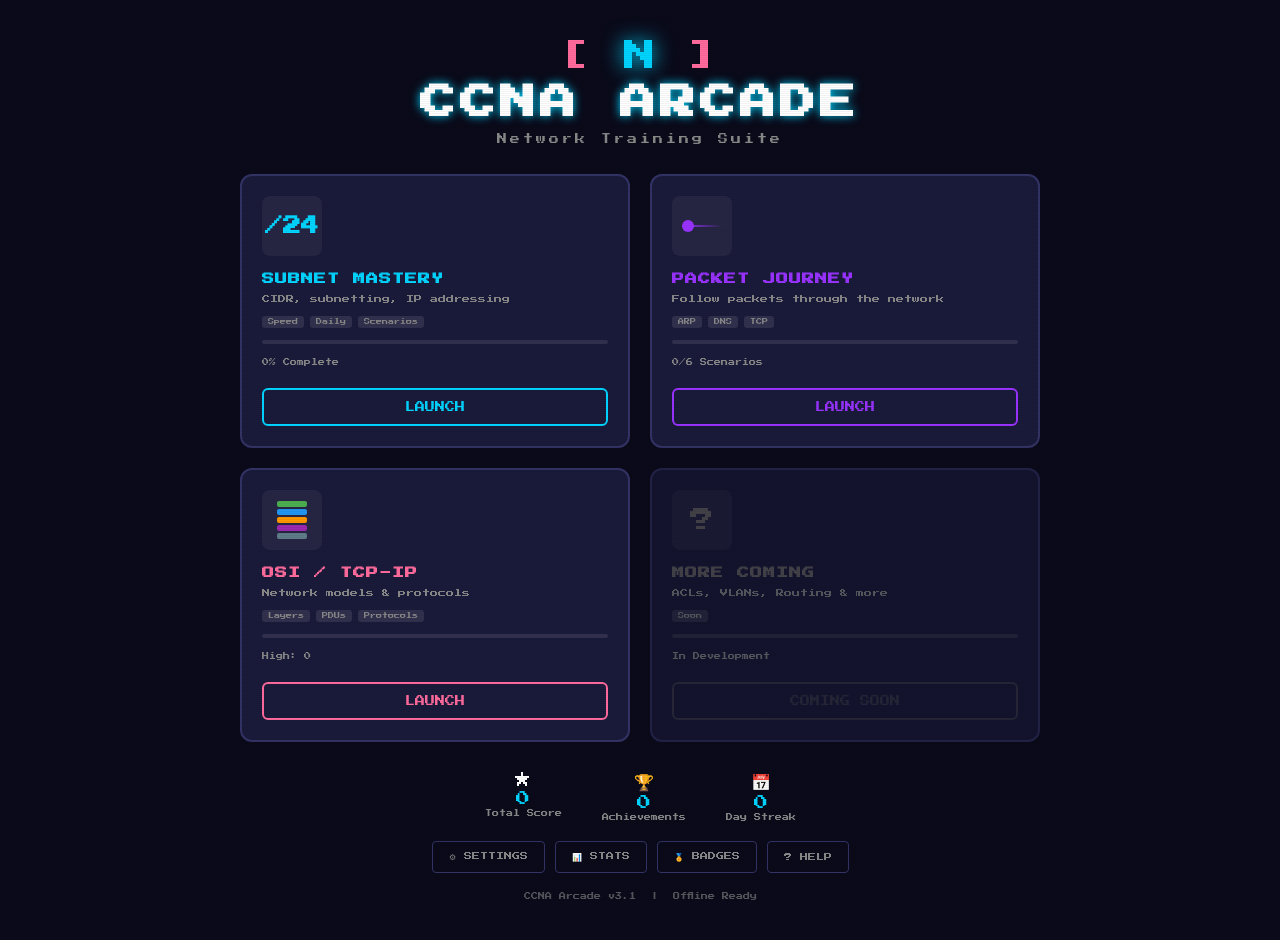
==== commit 61c97f3d: "Add launch panel splash screen with hub navigation - New launch panel as main entry point with modul" ====
--- a/index.html
+++ b/index.html
@@ -16,52 +16,219 @@
     <link rel="stylesheet" href="css/style.css">
 </head>
 <body>
-    <a href="#main-menu" class="skip-link">Skip to main content</a>
+    <a href="#launch-panel" class="skip-link">Skip to main content</a>
     <div id="game-container" role="main">
-        <!-- Main Menu -->
-        <div id="main-menu" class="screen active">
-            <h1 class="title">CCNA<br>ARCADE</h1>
-            <p class="subtitle">Network Training Game</p>
-
-            <!-- Topic Areas -->
-            <div class="topic-areas">
-                <div class="topic-section">
-                    <div class="topic-header">IP & SUBNETTING</div>
-                    <div class="topic-buttons">
-                        <button id="btn-arcade" class="menu-btn">SPEED SUBNET</button>
-                        <button id="btn-daily" class="menu-btn daily">DAILY CHALLENGE</button>
-                        <button id="btn-puzzle" class="menu-btn">CLIENT SCENARIOS</button>
-                        <button id="btn-practice" class="menu-btn">PRACTICE MODE</button>
-                    </div>
-                </div>
-
-                <div class="topic-section">
-                    <div class="topic-header">PACKET JOURNEY</div>
-                    <div class="topic-buttons">
-                        <button id="btn-packet-journey" class="menu-btn packet">PACKET JOURNEY</button>
-                    </div>
-                </div>
-
-                <div class="topic-section">
-                    <div class="topic-header">OSI & PROTOCOLS</div>
-                    <div class="topic-buttons">
-                        <button id="btn-osi-trainer" class="menu-btn osi">OSI MODEL QUIZ</button>
-                    </div>
-                </div>
-            </div>
-
-            <div class="menu-buttons secondary-menu">
-                <button id="btn-help" class="menu-btn">HOW TO PLAY</button>
-                <button id="btn-settings" class="menu-btn secondary">SETTINGS</button>
-                <button id="btn-leaderboard" class="menu-btn secondary">LEADERBOARD</button>
-                <button id="btn-achievements" class="menu-btn secondary">ACHIEVEMENTS</button>
-                <button id="btn-stats" class="menu-btn secondary">STATISTICS</button>
-            </div>
-            <div class="high-score">
-                HIGH SCORE: <span id="high-score-display">0</span>
-            </div>
-            <div class="difficulty-badge">
-                DIFFICULTY: <span id="difficulty-display">BEGINNER</span>
+        <!-- Launch Panel - Main Entry Point -->
+        <div id="launch-panel" class="screen active">
+            <header class="launch-header">
+                <div class="launch-logo">
+                    <div class="logo-icon">
+                        <span class="logo-bracket">[</span>
+                        <span class="logo-text">N</span>
+                        <span class="logo-bracket">]</span>
+                    </div>
+                    <h1 class="launch-title">CCNA ARCADE</h1>
+                    <p class="launch-tagline">Network Training Suite</p>
+                </div>
+            </header>
+
+            <main class="launch-modules">
+                <!-- Training Module Cards -->
+                <div class="module-grid">
+                    <!-- Subnet Mastery Card -->
+                    <div class="module-card subnet-card" id="card-subnet">
+                        <div class="card-icon">
+                            <div class="icon-subnet">
+                                <span>/24</span>
+                            </div>
+                        </div>
+                        <div class="card-content">
+                            <h2 class="card-title">SUBNET MASTERY</h2>
+                            <p class="card-desc">CIDR, subnetting, IP addressing</p>
+                            <div class="card-modes">
+                                <span class="mode-tag">Speed</span>
+                                <span class="mode-tag">Daily</span>
+                                <span class="mode-tag">Scenarios</span>
+                            </div>
+                        </div>
+                        <div class="card-progress">
+                            <div class="progress-bar">
+                                <div class="progress-fill" id="subnet-progress" style="width: 0%"></div>
+                            </div>
+                            <span class="progress-label">0% Complete</span>
+                        </div>
+                        <button class="card-btn" id="btn-launch-subnet">LAUNCH</button>
+                    </div>
+
+                    <!-- Packet Journey Card -->
+                    <div class="module-card packet-card" id="card-packet">
+                        <div class="card-icon">
+                            <div class="icon-packet">
+                                <span class="packet-dot"></span>
+                                <span class="packet-trail"></span>
+                            </div>
+                        </div>
+                        <div class="card-content">
+                            <h2 class="card-title">PACKET JOURNEY</h2>
+                            <p class="card-desc">Follow packets through the network</p>
+                            <div class="card-modes">
+                                <span class="mode-tag">ARP</span>
+                                <span class="mode-tag">DNS</span>
+                                <span class="mode-tag">TCP</span>
+                            </div>
+                        </div>
+                        <div class="card-progress">
+                            <div class="progress-bar">
+                                <div class="progress-fill" id="packet-progress" style="width: 0%"></div>
+                            </div>
+                            <span class="progress-label">0/6 Scenarios</span>
+                        </div>
+                        <button class="card-btn" id="btn-launch-packet">LAUNCH</button>
+                    </div>
+
+                    <!-- OSI/TCP-IP Card -->
+                    <div class="module-card osi-card" id="card-osi">
+                        <div class="card-icon">
+                            <div class="icon-osi">
+                                <div class="layer-stack">
+                                    <span class="layer l5"></span>
+                                    <span class="layer l4"></span>
+                                    <span class="layer l3"></span>
+                                    <span class="layer l2"></span>
+                                    <span class="layer l1"></span>
+                                </div>
+                            </div>
+                        </div>
+                        <div class="card-content">
+                            <h2 class="card-title">OSI / TCP-IP</h2>
+                            <p class="card-desc">Network models & protocols</p>
+                            <div class="card-modes">
+                                <span class="mode-tag">Layers</span>
+                                <span class="mode-tag">PDUs</span>
+                                <span class="mode-tag">Protocols</span>
+                            </div>
+                        </div>
+                        <div class="card-progress">
+                            <div class="progress-bar">
+                                <div class="progress-fill" id="osi-progress-bar" style="width: 0%"></div>
+                            </div>
+                            <span class="progress-label">High: 0</span>
+                        </div>
+                        <button class="card-btn" id="btn-launch-osi">LAUNCH</button>
+                    </div>
+
+                    <!-- Coming Soon Card -->
+                    <div class="module-card coming-soon-card" id="card-coming">
+                        <div class="card-icon">
+                            <div class="icon-coming">
+                                <span>?</span>
+                            </div>
+                        </div>
+                        <div class="card-content">
+                            <h2 class="card-title">MORE COMING</h2>
+                            <p class="card-desc">ACLs, VLANs, Routing & more</p>
+                            <div class="card-modes">
+                                <span class="mode-tag">Soon</span>
+                            </div>
+                        </div>
+                        <div class="card-progress">
+                            <div class="progress-bar"></div>
+                            <span class="progress-label">In Development</span>
+                        </div>
+                        <button class="card-btn" disabled>COMING SOON</button>
+                    </div>
+                </div>
+            </main>
+
+            <footer class="launch-footer">
+                <div class="footer-stats">
+                    <div class="footer-stat">
+                        <span class="stat-icon">★</span>
+                        <span class="stat-val" id="total-score">0</span>
+                        <span class="stat-name">Total Score</span>
+                    </div>
+                    <div class="footer-stat">
+                        <span class="stat-icon">🏆</span>
+                        <span class="stat-val" id="achievements-count">0</span>
+                        <span class="stat-name">Achievements</span>
+                    </div>
+                    <div class="footer-stat">
+                        <span class="stat-icon">📅</span>
+                        <span class="stat-val" id="streak-count">0</span>
+                        <span class="stat-name">Day Streak</span>
+                    </div>
+                </div>
+                <div class="footer-nav">
+                    <button id="btn-lp-settings" class="footer-btn">⚙ SETTINGS</button>
+                    <button id="btn-lp-stats" class="footer-btn">📊 STATS</button>
+                    <button id="btn-lp-achievements" class="footer-btn">🏅 BADGES</button>
+                    <button id="btn-lp-help" class="footer-btn">? HELP</button>
+                </div>
+                <div class="footer-version">
+                    <span>CCNA Arcade v3.1</span>
+                    <span class="separator">|</span>
+                    <span>Offline Ready</span>
+                </div>
+            </footer>
+        </div>
+
+        <!-- Subnet Hub Menu -->
+        <div id="main-menu" class="screen">
+            <div class="hub-header">
+                <button id="btn-back-to-launch" class="back-btn">← BACK</button>
+                <h1 class="hub-title">SUBNET MASTERY</h1>
+            </div>
+
+            <div class="hub-content">
+                <div class="hub-modes">
+                    <div class="hub-mode-card" id="hub-speed">
+                        <div class="mode-icon speed-icon">⚡</div>
+                        <h3>SPEED SUBNET</h3>
+                        <p>Quick-fire CIDR training</p>
+                        <button id="btn-arcade" class="mode-btn">PLAY</button>
+                    </div>
+
+                    <div class="hub-mode-card daily-mode" id="hub-daily">
+                        <div class="mode-icon daily-icon">📅</div>
+                        <h3>DAILY CHALLENGE</h3>
+                        <p>New challenge every day</p>
+                        <button id="btn-daily" class="mode-btn">PLAY</button>
+                    </div>
+
+                    <div class="hub-mode-card" id="hub-scenarios">
+                        <div class="mode-icon scenario-icon">🏢</div>
+                        <h3>CLIENT SCENARIOS</h3>
+                        <p>Real-world network design</p>
+                        <button id="btn-puzzle" class="mode-btn">PLAY</button>
+                    </div>
+
+                    <div class="hub-mode-card" id="hub-practice">
+                        <div class="mode-icon practice-icon">🎯</div>
+                        <h3>PRACTICE MODE</h3>
+                        <p>Focus on weak areas</p>
+                        <button id="btn-practice" class="mode-btn">PLAY</button>
+                    </div>
+                </div>
+
+                <div class="hub-stats">
+                    <div class="hub-stat">
+                        <span class="label">HIGH SCORE</span>
+                        <span id="high-score-display" class="value">0</span>
+                    </div>
+                    <div class="hub-stat">
+                        <span class="label">ACCURACY</span>
+                        <span id="accuracy-display" class="value">--%</span>
+                    </div>
+                    <div class="hub-stat">
+                        <span class="label">DIFFICULTY</span>
+                        <span id="difficulty-display" class="value">EASY</span>
+                    </div>
+                </div>
+            </div>
+
+            <div class="hub-footer">
+                <button id="btn-help" class="hub-btn">HOW TO PLAY</button>
+                <button id="btn-leaderboard" class="hub-btn">LEADERBOARD</button>
             </div>
         </div>
 
--- a/css/style.css
+++ b/css/style.css
@@ -90,10 +90,561 @@
     min-width: 200px;
 }
 
-/* Main Menu */
+/* ========================================
+   LAUNCH PANEL - Main Entry Point
+   ======================================== */
+#launch-panel {
+    display: flex;
+    flex-direction: column;
+    min-height: 100%;
+    padding: 20px;
+}
+
+/* Launch Header */
+.launch-header {
+    text-align: center;
+    margin-bottom: 30px;
+}
+
+.launch-logo {
+    display: flex;
+    flex-direction: column;
+    align-items: center;
+    gap: 8px;
+}
+
+.logo-icon {
+    font-size: 32px;
+    color: var(--color-primary);
+    margin-bottom: 5px;
+}
+
+.logo-bracket {
+    color: var(--color-secondary);
+}
+
+.logo-text {
+    color: var(--color-primary);
+    text-shadow: 0 0 20px var(--color-primary);
+}
+
+.launch-title {
+    font-size: clamp(24px, 6vw, 36px);
+    color: var(--color-text-primary);
+    letter-spacing: 4px;
+    margin: 0;
+    text-shadow:
+        0 0 10px var(--color-primary),
+        0 2px 0 #0a0a1a;
+}
+
+.launch-tagline {
+    font-size: 10px;
+    color: var(--color-text-secondary);
+    letter-spacing: 3px;
+    margin-top: 5px;
+}
+
+/* Module Grid */
+.launch-modules {
+    flex: 1;
+    display: flex;
+    justify-content: center;
+    align-items: center;
+}
+
+.module-grid {
+    display: grid;
+    grid-template-columns: repeat(2, 1fr);
+    gap: 20px;
+    max-width: 800px;
+    width: 100%;
+}
+
+/* Module Cards */
+.module-card {
+    background: var(--color-surface);
+    border: 2px solid var(--color-border);
+    border-radius: 12px;
+    padding: 20px;
+    display: flex;
+    flex-direction: column;
+    gap: 12px;
+    transition: all 0.3s ease;
+    position: relative;
+    overflow: hidden;
+}
+
+.module-card::before {
+    content: '';
+    position: absolute;
+    top: 0;
+    left: 0;
+    right: 0;
+    height: 3px;
+    background: linear-gradient(90deg, transparent, var(--card-accent, var(--color-primary)), transparent);
+    opacity: 0;
+    transition: opacity 0.3s;
+}
+
+.module-card:hover {
+    transform: translateY(-4px);
+    border-color: var(--card-accent, var(--color-primary));
+    box-shadow: 0 8px 32px rgba(0, 0, 0, 0.3),
+                0 0 20px color-mix(in srgb, var(--card-accent, var(--color-primary)) 30%, transparent);
+}
+
+.module-card:hover::before {
+    opacity: 1;
+}
+
+/* Card Accent Colors */
+.subnet-card { --card-accent: #00d4ff; }
+.packet-card { --card-accent: #9933ff; }
+.osi-card { --card-accent: #ff6b9d; }
+.coming-soon-card {
+    --card-accent: #666;
+    opacity: 0.6;
+}
+
+.coming-soon-card:hover {
+    transform: none;
+    cursor: not-allowed;
+}
+
+/* Card Icon */
+.card-icon {
+    width: 60px;
+    height: 60px;
+    display: flex;
+    align-items: center;
+    justify-content: center;
+    background: rgba(255, 255, 255, 0.05);
+    border-radius: 8px;
+    margin-bottom: 5px;
+}
+
+.icon-subnet {
+    font-size: 18px;
+    color: #00d4ff;
+    font-weight: bold;
+}
+
+.icon-packet {
+    position: relative;
+    width: 40px;
+    height: 20px;
+}
+
+.packet-dot {
+    position: absolute;
+    width: 12px;
+    height: 12px;
+    background: #9933ff;
+    border-radius: 50%;
+    left: 0;
+    top: 50%;
+    transform: translateY(-50%);
+    animation: packetMove 2s infinite;
+}
+
+.packet-trail {
+    position: absolute;
+    height: 2px;
+    width: 100%;
+    background: linear-gradient(90deg, #9933ff, transparent);
+    top: 50%;
+    transform: translateY(-50%);
+}
+
+@keyframes packetMove {
+    0%, 100% { left: 0; }
+    50% { left: 28px; }
+}
+
+.icon-osi .layer-stack {
+    display: flex;
+    flex-direction: column;
+    gap: 2px;
+}
+
+.icon-osi .layer {
+    width: 30px;
+    height: 6px;
+    border-radius: 2px;
+}
+
+.icon-osi .l5 { background: #4CAF50; }
+.icon-osi .l4 { background: #2196F3; }
+.icon-osi .l3 { background: #FF9800; }
+.icon-osi .l2 { background: #9C27B0; }
+.icon-osi .l1 { background: #607D8B; }
+
+.icon-coming {
+    font-size: 24px;
+    color: #666;
+}
+
+/* Card Content */
+.card-content {
+    flex: 1;
+}
+
+.card-title {
+    font-size: 12px;
+    color: var(--card-accent, var(--color-primary));
+    margin: 0 0 8px 0;
+    letter-spacing: 1px;
+}
+
+.card-desc {
+    font-size: 8px;
+    color: var(--color-text-secondary);
+    line-height: 1.6;
+    margin-bottom: 10px;
+}
+
+.card-modes {
+    display: flex;
+    gap: 6px;
+    flex-wrap: wrap;
+}
+
+.mode-tag {
+    font-size: 6px;
+    padding: 3px 6px;
+    background: rgba(255, 255, 255, 0.1);
+    border-radius: 3px;
+    color: var(--color-text-secondary);
+}
+
+/* Card Progress */
+.card-progress {
+    margin-top: auto;
+}
+
+.progress-bar {
+    height: 4px;
+    background: rgba(255, 255, 255, 0.1);
+    border-radius: 2px;
+    overflow: hidden;
+    margin-bottom: 6px;
+}
+
+.progress-fill {
+    height: 100%;
+    background: var(--card-accent, var(--color-primary));
+    border-radius: 2px;
+    transition: width 0.5s ease;
+}
+
+.progress-label {
+    font-size: 7px;
+    color: var(--color-text-secondary);
+}
+
+/* Card Button */
+.card-btn {
+    width: 100%;
+    padding: 12px;
+    font-family: 'Press Start 2P', monospace;
+    font-size: 10px;
+    background: transparent;
+    border: 2px solid var(--card-accent, var(--color-primary));
+    color: var(--card-accent, var(--color-primary));
+    border-radius: 6px;
+    cursor: pointer;
+    transition: all 0.2s;
+    margin-top: 10px;
+}
+
+.card-btn:hover:not(:disabled) {
+    background: var(--card-accent, var(--color-primary));
+    color: var(--color-background);
+}
+
+.card-btn:disabled {
+    opacity: 0.4;
+    cursor: not-allowed;
+}
+
+/* Launch Footer */
+.launch-footer {
+    margin-top: 30px;
+    text-align: center;
+}
+
+.footer-stats {
+    display: flex;
+    justify-content: center;
+    gap: 40px;
+    margin-bottom: 20px;
+}
+
+.footer-stat {
+    display: flex;
+    flex-direction: column;
+    align-items: center;
+    gap: 4px;
+}
+
+.footer-stat .stat-icon {
+    font-size: 16px;
+}
+
+.footer-stat .stat-val {
+    font-size: 14px;
+    color: var(--color-primary);
+}
+
+.footer-stat .stat-name {
+    font-size: 7px;
+    color: var(--color-text-secondary);
+}
+
+.footer-nav {
+    display: flex;
+    justify-content: center;
+    gap: 10px;
+    flex-wrap: wrap;
+    margin-bottom: 20px;
+}
+
+.footer-btn {
+    font-family: 'Press Start 2P', monospace;
+    font-size: 8px;
+    padding: 10px 16px;
+    background: transparent;
+    border: 1px solid var(--color-border);
+    color: var(--color-text-secondary);
+    border-radius: 4px;
+    cursor: pointer;
+    transition: all 0.2s;
+}
+
+.footer-btn:hover {
+    border-color: var(--color-primary);
+    color: var(--color-primary);
+}
+
+.footer-version {
+    font-size: 7px;
+    color: var(--color-text-secondary);
+    opacity: 0.6;
+}
+
+.footer-version .separator {
+    margin: 0 8px;
+}
+
+/* ========================================
+   SUBNET HUB MENU (formerly main-menu)
+   ======================================== */
+.hub-header {
+    display: flex;
+    align-items: center;
+    gap: 20px;
+    margin-bottom: 30px;
+}
+
+.back-btn {
+    font-family: 'Press Start 2P', monospace;
+    font-size: 10px;
+    padding: 10px 16px;
+    background: transparent;
+    border: 2px solid var(--color-border);
+    color: var(--color-text-secondary);
+    border-radius: 6px;
+    cursor: pointer;
+    transition: all 0.2s;
+}
+
+.back-btn:hover {
+    border-color: var(--color-primary);
+    color: var(--color-primary);
+}
+
+.hub-title {
+    font-size: 24px;
+    color: var(--color-primary);
+    letter-spacing: 2px;
+    margin: 0;
+}
+
+.hub-content {
+    display: flex;
+    flex-direction: column;
+    gap: 30px;
+}
+
+.hub-modes {
+    display: grid;
+    grid-template-columns: repeat(2, 1fr);
+    gap: 20px;
+}
+
+.hub-mode-card {
+    background: var(--color-surface);
+    border: 2px solid var(--color-border);
+    border-radius: 10px;
+    padding: 20px;
+    text-align: center;
+    transition: all 0.3s;
+}
+
+.hub-mode-card:hover {
+    border-color: var(--color-primary);
+    transform: translateY(-2px);
+}
+
+.hub-mode-card.daily-mode {
+    border-color: var(--color-warning);
+}
+
+.hub-mode-card.daily-mode:hover {
+    border-color: var(--color-warning);
+    box-shadow: 0 0 20px rgba(255, 212, 0, 0.2);
+}
+
+.mode-icon {
+    font-size: 28px;
+    margin-bottom: 12px;
+}
+
+.hub-mode-card h3 {
+    font-size: 11px;
+    color: var(--color-text-primary);
+    margin-bottom: 8px;
+}
+
+.hub-mode-card p {
+    font-size: 8px;
+    color: var(--color-text-secondary);
+    margin-bottom: 15px;
+    line-height: 1.5;
+}
+
+.mode-btn {
+    font-family: 'Press Start 2P', monospace;
+    font-size: 10px;
+    padding: 12px 24px;
+    background: var(--color-primary);
+    border: none;
+    color: var(--color-background);
+    border-radius: 6px;
+    cursor: pointer;
+    transition: all 0.2s;
+}
+
+.mode-btn:hover {
+    background: #00f0ff;
+    transform: scale(1.05);
+}
+
+.daily-mode .mode-btn {
+    background: var(--color-warning);
+}
+
+.daily-mode .mode-btn:hover {
+    background: #ffe033;
+}
+
+.hub-stats {
+    display: flex;
+    justify-content: center;
+    gap: 40px;
+    padding: 20px;
+    background: var(--color-surface);
+    border-radius: 8px;
+}
+
+.hub-stat {
+    text-align: center;
+}
+
+.hub-stat .label {
+    display: block;
+    font-size: 8px;
+    color: var(--color-text-secondary);
+    margin-bottom: 5px;
+}
+
+.hub-stat .value {
+    font-size: 16px;
+    color: var(--color-primary);
+}
+
+.hub-footer {
+    display: flex;
+    justify-content: center;
+    gap: 15px;
+    margin-top: 30px;
+}
+
+.hub-btn {
+    font-family: 'Press Start 2P', monospace;
+    font-size: 9px;
+    padding: 12px 20px;
+    background: transparent;
+    border: 2px solid var(--color-border);
+    color: var(--color-text-secondary);
+    border-radius: 6px;
+    cursor: pointer;
+    transition: all 0.2s;
+}
+
+.hub-btn:hover {
+    border-color: var(--color-primary);
+    color: var(--color-primary);
+}
+
+/* Responsive Launch Panel */
+@media (max-width: 768px) {
+    .module-grid {
+        grid-template-columns: 1fr;
+    }
+
+    .hub-modes {
+        grid-template-columns: 1fr;
+    }
+
+    .footer-stats {
+        gap: 20px;
+    }
+
+    .hub-stats {
+        flex-direction: column;
+        gap: 15px;
+    }
+}
+
+@media (max-width: 480px) {
+    .launch-title {
+        font-size: 20px;
+    }
+
+    .module-card {
+        padding: 15px;
+    }
+
+    .card-title {
+        font-size: 10px;
+    }
+
+    .footer-nav {
+        flex-direction: column;
+        align-items: center;
+    }
+
+    .footer-btn {
+        width: 80%;
+    }
+}
+
+/* Main Menu (legacy, keeping for compatibility) */
 #main-menu {
     text-align: center;
-    padding-top: 80px;
+    padding-top: 20px;
 }
 
 .title {
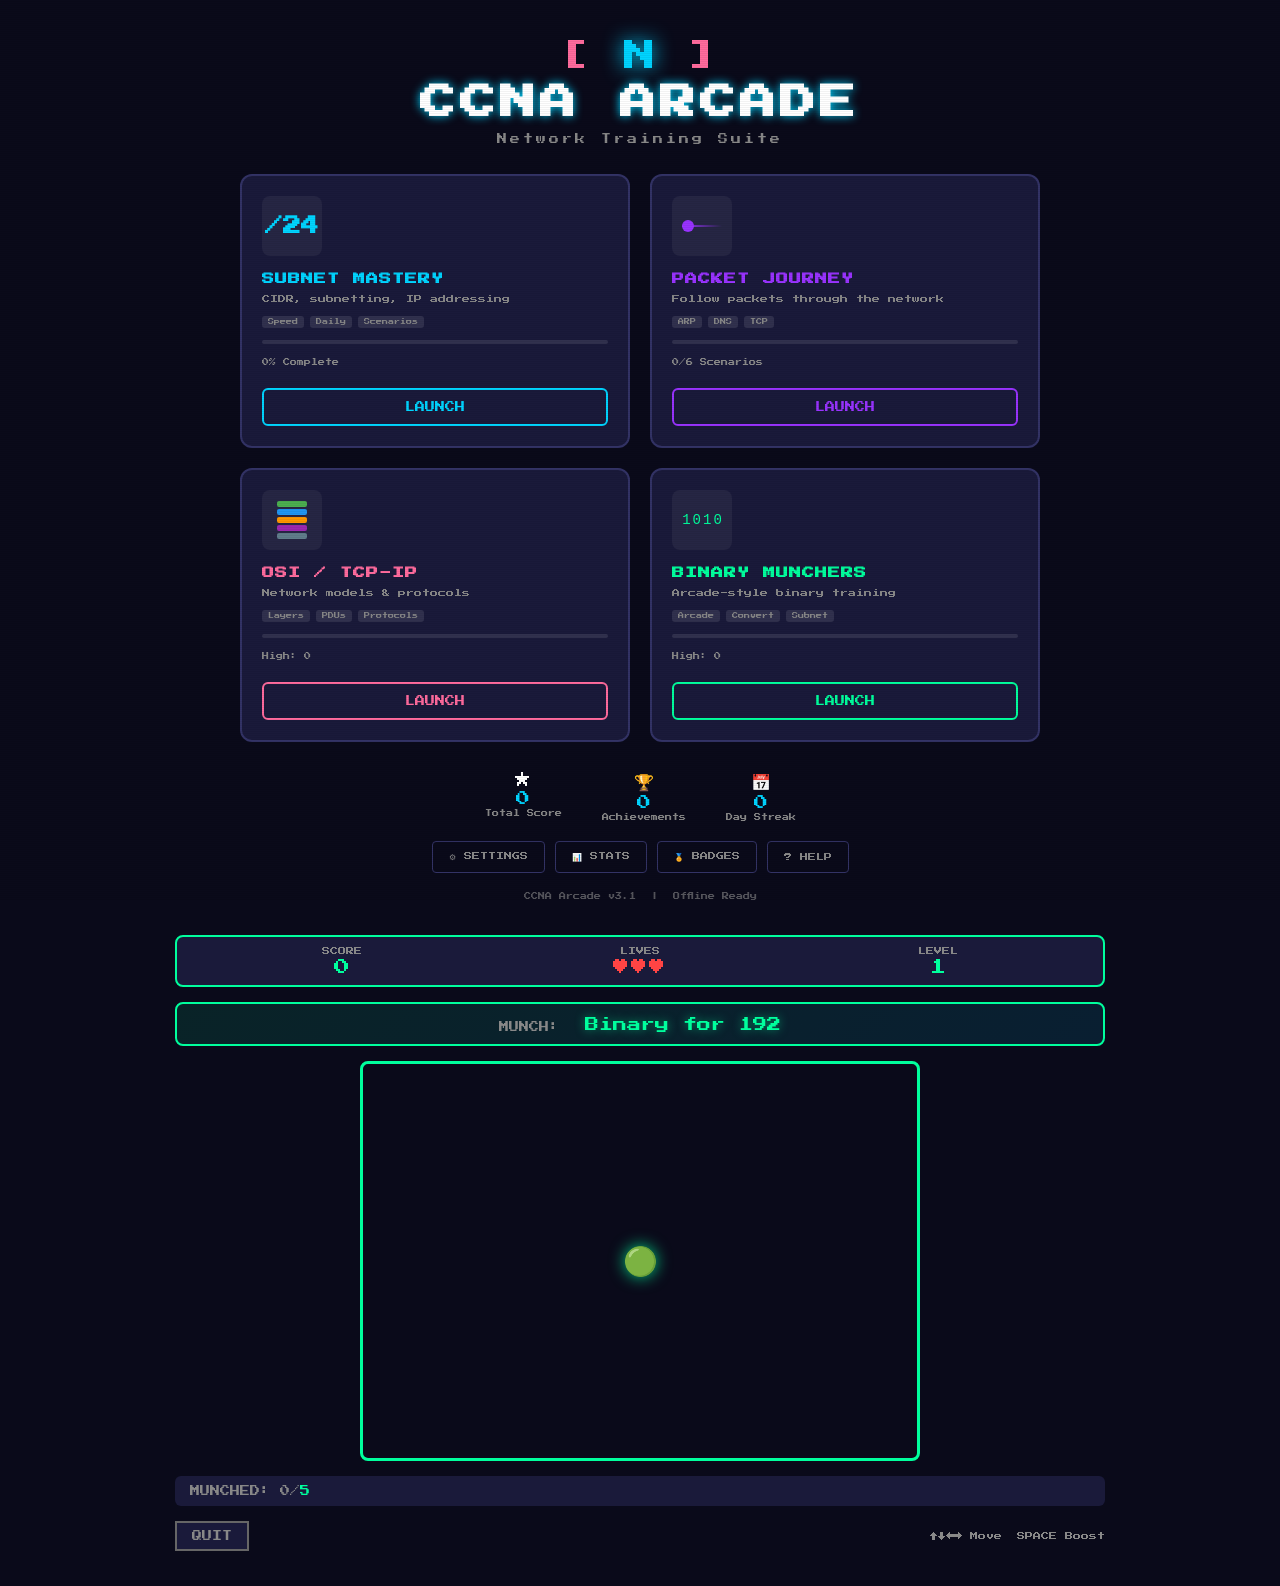
==== commit 0594b722: "Add Binary Munchers arcade game module Number Munchers-style gameplay for binary/decimal training:  " ====
--- a/index.html
+++ b/index.html
@@ -117,25 +117,32 @@
                         <button class="card-btn" id="btn-launch-osi">LAUNCH</button>
                     </div>
 
-                    <!-- Coming Soon Card -->
-                    <div class="module-card coming-soon-card" id="card-coming">
+                    <!-- Binary Munchers Card -->
+                    <div class="module-card binary-card" id="card-binary">
                         <div class="card-icon">
-                            <div class="icon-coming">
-                                <span>?</span>
+                            <div class="icon-binary">
+                                <span class="binary-bit">1</span>
+                                <span class="binary-bit">0</span>
+                                <span class="binary-bit">1</span>
+                                <span class="binary-bit">0</span>
                             </div>
                         </div>
                         <div class="card-content">
-                            <h2 class="card-title">MORE COMING</h2>
-                            <p class="card-desc">ACLs, VLANs, Routing & more</p>
+                            <h2 class="card-title">BINARY MUNCHERS</h2>
+                            <p class="card-desc">Arcade-style binary training</p>
                             <div class="card-modes">
-                                <span class="mode-tag">Soon</span>
+                                <span class="mode-tag">Arcade</span>
+                                <span class="mode-tag">Convert</span>
+                                <span class="mode-tag">Subnet</span>
                             </div>
                         </div>
                         <div class="card-progress">
-                            <div class="progress-bar"></div>
-                            <span class="progress-label">In Development</span>
-                        </div>
-                        <button class="card-btn" disabled>COMING SOON</button>
+                            <div class="progress-bar">
+                                <div class="progress-fill" id="binary-progress" style="width: 0%"></div>
+                            </div>
+                            <span class="progress-label">High: 0</span>
+                        </div>
+                        <button class="card-btn" id="btn-launch-binary">LAUNCH</button>
                     </div>
                 </div>
             </main>
@@ -858,6 +865,64 @@
             </div>
         </div>
 
+        <!-- Binary Munchers Screen -->
+        <div id="binary-munchers-screen" class="screen">
+            <div class="bm-header">
+                <div class="bm-stat">
+                    <span class="stat-label">SCORE</span>
+                    <span id="bm-score" class="stat-value">0</span>
+                </div>
+                <div class="bm-stat">
+                    <span class="stat-label">LIVES</span>
+                    <span id="bm-lives" class="stat-value">♥♥♥</span>
+                </div>
+                <div class="bm-stat">
+                    <span class="stat-label">LEVEL</span>
+                    <span id="bm-level" class="stat-value">1</span>
+                </div>
+            </div>
+
+            <!-- Challenge Prompt -->
+            <div class="bm-challenge">
+                <span class="bm-challenge-label">MUNCH:</span>
+                <span id="bm-challenge-text" class="bm-challenge-text">Binary for 192</span>
+            </div>
+
+            <!-- Game Grid -->
+            <div class="bm-game-container">
+                <div id="bm-grid" class="bm-grid">
+                    <!-- 7x5 grid generated by JS -->
+                </div>
+                <!-- Player sprite overlay -->
+                <div id="bm-player" class="bm-player">
+                    <span class="bm-player-sprite">🟢</span>
+                </div>
+                <!-- Enemies overlay -->
+                <div id="bm-enemies" class="bm-enemies">
+                    <!-- Enemy sprites added by JS -->
+                </div>
+            </div>
+
+            <!-- Status Bar -->
+            <div class="bm-status">
+                <div class="bm-munched">
+                    <span>MUNCHED:</span>
+                    <span id="bm-munched-count">0</span>/<span id="bm-target-count">5</span>
+                </div>
+                <div class="bm-powerup" id="bm-powerup-display">
+                    <!-- Power-up indicator -->
+                </div>
+            </div>
+
+            <div class="bm-footer">
+                <button id="btn-bm-quit" class="game-btn">QUIT</button>
+                <div class="bm-controls">
+                    <span>↑↓←→ Move</span>
+                    <span>SPACE Boost</span>
+                </div>
+            </div>
+        </div>
+
         <!-- Help Screen -->
         <div id="help-screen" class="screen">
             <h2>HOW TO PLAY</h2>
@@ -877,6 +942,10 @@
                 <div class="help-section">
                     <h3>OSI MODEL QUIZ</h3>
                     <p>Test your knowledge of the 7-layer OSI model! Learn layer names, PDUs, protocols, and how encapsulation works.</p>
+                </div>
+                <div class="help-section">
+                    <h3>BINARY MUNCHERS</h3>
+                    <p>Classic arcade action! Navigate the grid and munch the correct binary/decimal values. Avoid the Glitches! Arrow keys move, SPACE for speed boost.</p>
                 </div>
                 <div class="help-section">
                     <h3>NETWORK CLASSES</h3>
@@ -941,6 +1010,7 @@
     <script src="js/practice.js"></script>
     <script src="js/packetjourney.js"></script>
     <script src="js/ositrainer.js"></script>
+    <script src="js/binarymunchers.js"></script>
     <script src="js/leaderboard.js"></script>
     <script src="js/themes.js"></script>
     <script src="js/savedata.js"></script>
--- a/css/style.css
+++ b/css/style.css
@@ -3944,3 +3944,376 @@
         font-size: 8px;
     }
 }
+
+/* ========================================
+   BINARY MUNCHERS - Arcade Style Game
+   ======================================== */
+
+#binary-munchers-screen {
+    display: flex;
+    flex-direction: column;
+    height: 100%;
+    padding: 15px;
+}
+
+/* Header Stats */
+.bm-header {
+    display: flex;
+    justify-content: space-around;
+    padding: 10px 20px;
+    background: var(--color-surface);
+    border: 2px solid #00ff9d;
+    border-radius: 8px;
+    margin-bottom: 15px;
+}
+
+.bm-stat {
+    text-align: center;
+}
+
+.bm-stat .stat-label {
+    display: block;
+    font-size: 8px;
+    color: var(--color-text-secondary);
+    margin-bottom: 4px;
+}
+
+.bm-stat .stat-value {
+    font-size: 16px;
+    color: #00ff9d;
+}
+
+#bm-lives {
+    color: #ff4444;
+    letter-spacing: 2px;
+}
+
+/* Challenge Prompt */
+.bm-challenge {
+    text-align: center;
+    padding: 12px 20px;
+    background: linear-gradient(135deg, rgba(0, 255, 157, 0.1) 0%, rgba(0, 212, 255, 0.1) 100%);
+    border: 2px solid #00ff9d;
+    border-radius: 8px;
+    margin-bottom: 15px;
+}
+
+.bm-challenge-label {
+    font-size: 10px;
+    color: var(--color-text-secondary);
+    margin-right: 10px;
+}
+
+.bm-challenge-text {
+    font-size: 14px;
+    color: #00ff9d;
+    text-shadow: 0 0 10px rgba(0, 255, 157, 0.5);
+}
+
+/* Game Container */
+.bm-game-container {
+    flex: 1;
+    display: flex;
+    justify-content: center;
+    align-items: center;
+    position: relative;
+    min-height: 300px;
+}
+
+/* Game Grid */
+.bm-grid {
+    display: grid;
+    grid-template-columns: repeat(7, 1fr);
+    grid-template-rows: repeat(5, 1fr);
+    gap: 4px;
+    background: #0a0a1a;
+    border: 3px solid #00ff9d;
+    border-radius: 8px;
+    padding: 8px;
+    width: 100%;
+    max-width: 560px;
+    aspect-ratio: 7/5;
+}
+
+.bm-cell {
+    background: var(--color-surface);
+    border: 1px solid #333366;
+    border-radius: 4px;
+    display: flex;
+    align-items: center;
+    justify-content: center;
+    font-size: 10px;
+    color: var(--color-text-primary);
+    cursor: default;
+    transition: all 0.15s;
+    position: relative;
+    overflow: hidden;
+}
+
+.bm-cell.correct {
+    border-color: #00ff9d;
+    box-shadow: 0 0 8px rgba(0, 255, 157, 0.3);
+}
+
+.bm-cell.wrong {
+    color: var(--color-text-secondary);
+}
+
+.bm-cell.munched {
+    background: rgba(0, 255, 157, 0.2);
+    border-color: #00ff9d;
+}
+
+.bm-cell.munched::after {
+    content: '✓';
+    position: absolute;
+    font-size: 16px;
+    color: #00ff9d;
+}
+
+.bm-cell.binary {
+    font-family: monospace;
+    font-size: 9px;
+    letter-spacing: 1px;
+}
+
+/* Player Sprite */
+.bm-player {
+    position: absolute;
+    width: 50px;
+    height: 50px;
+    display: flex;
+    align-items: center;
+    justify-content: center;
+    pointer-events: none;
+    transition: all 0.1s ease-out;
+    z-index: 10;
+}
+
+.bm-player-sprite {
+    font-size: 28px;
+    filter: drop-shadow(0 0 8px rgba(0, 255, 157, 0.8));
+    animation: playerPulse 1s infinite;
+}
+
+@keyframes playerPulse {
+    0%, 100% { transform: scale(1); }
+    50% { transform: scale(1.1); }
+}
+
+.bm-player.boosting .bm-player-sprite {
+    animation: playerBoost 0.2s infinite;
+    filter: drop-shadow(0 0 15px rgba(255, 212, 0, 0.9));
+}
+
+@keyframes playerBoost {
+    0%, 100% { transform: scale(1.1); }
+    50% { transform: scale(1.2); }
+}
+
+/* Enemy Sprites */
+.bm-enemies {
+    position: absolute;
+    top: 0;
+    left: 0;
+    right: 0;
+    bottom: 0;
+    pointer-events: none;
+}
+
+.bm-enemy {
+    position: absolute;
+    width: 50px;
+    height: 50px;
+    display: flex;
+    align-items: center;
+    justify-content: center;
+    transition: all 0.3s ease-out;
+    z-index: 5;
+}
+
+.bm-enemy-sprite {
+    font-size: 24px;
+    animation: enemyFloat 2s infinite;
+}
+
+@keyframes enemyFloat {
+    0%, 100% { transform: translateY(0); }
+    50% { transform: translateY(-4px); }
+}
+
+.bm-enemy.hunting .bm-enemy-sprite {
+    animation: enemyHunt 0.5s infinite;
+    filter: drop-shadow(0 0 10px rgba(255, 68, 68, 0.8));
+}
+
+@keyframes enemyHunt {
+    0%, 100% { transform: scale(1); }
+    50% { transform: scale(1.15); }
+}
+
+/* Status Bar */
+.bm-status {
+    display: flex;
+    justify-content: space-between;
+    align-items: center;
+    padding: 10px 15px;
+    background: var(--color-surface);
+    border-radius: 6px;
+    margin-top: 15px;
+}
+
+.bm-munched {
+    font-size: 10px;
+    color: var(--color-text-secondary);
+}
+
+.bm-munched span:last-child {
+    color: #00ff9d;
+}
+
+.bm-powerup {
+    font-size: 10px;
+    color: var(--color-warning);
+}
+
+/* Footer */
+.bm-footer {
+    display: flex;
+    justify-content: space-between;
+    align-items: center;
+    margin-top: 15px;
+}
+
+.bm-controls {
+    font-size: 8px;
+    color: var(--color-text-secondary);
+    display: flex;
+    gap: 15px;
+}
+
+/* Level Complete Overlay */
+.bm-level-complete {
+    position: absolute;
+    top: 0;
+    left: 0;
+    right: 0;
+    bottom: 0;
+    background: rgba(10, 10, 26, 0.95);
+    display: flex;
+    flex-direction: column;
+    align-items: center;
+    justify-content: center;
+    z-index: 100;
+}
+
+.bm-level-title {
+    font-size: 24px;
+    color: #00ff9d;
+    margin-bottom: 20px;
+    text-shadow: 0 0 20px rgba(0, 255, 157, 0.8);
+}
+
+.bm-level-stats {
+    text-align: center;
+    margin-bottom: 20px;
+}
+
+.bm-level-stats div {
+    font-size: 10px;
+    color: var(--color-text-secondary);
+    margin: 8px 0;
+}
+
+.bm-level-stats span {
+    color: var(--color-primary);
+}
+
+/* Game Over */
+.bm-game-over {
+    position: absolute;
+    top: 0;
+    left: 0;
+    right: 0;
+    bottom: 0;
+    background: rgba(10, 10, 26, 0.95);
+    display: flex;
+    flex-direction: column;
+    align-items: center;
+    justify-content: center;
+    z-index: 100;
+}
+
+.bm-game-over-title {
+    font-size: 28px;
+    color: #ff4444;
+    margin-bottom: 20px;
+    text-shadow: 0 0 20px rgba(255, 68, 68, 0.8);
+}
+
+/* Binary Card Icon */
+.binary-card { --card-accent: #00ff9d; }
+
+.icon-binary {
+    display: flex;
+    gap: 2px;
+}
+
+.binary-bit {
+    font-size: 14px;
+    font-family: monospace;
+    color: #00ff9d;
+    animation: bitFlicker 2s infinite;
+}
+
+.binary-bit:nth-child(2) { animation-delay: 0.5s; }
+.binary-bit:nth-child(3) { animation-delay: 1s; }
+.binary-bit:nth-child(4) { animation-delay: 1.5s; }
+
+@keyframes bitFlicker {
+    0%, 45%, 55%, 100% { opacity: 1; }
+    50% { opacity: 0.3; }
+}
+
+/* Responsive Binary Munchers */
+@media (max-width: 600px) {
+    .bm-grid {
+        gap: 2px;
+        padding: 4px;
+    }
+
+    .bm-cell {
+        font-size: 8px;
+    }
+
+    .bm-cell.binary {
+        font-size: 7px;
+    }
+
+    .bm-player-sprite {
+        font-size: 22px;
+    }
+
+    .bm-enemy-sprite {
+        font-size: 18px;
+    }
+
+    .bm-challenge-text {
+        font-size: 11px;
+    }
+}
+
+@media (max-width: 400px) {
+    .bm-header {
+        padding: 8px 10px;
+    }
+
+    .bm-stat .stat-value {
+        font-size: 12px;
+    }
+
+    .bm-controls {
+        flex-direction: column;
+        gap: 4px;
+    }
+}
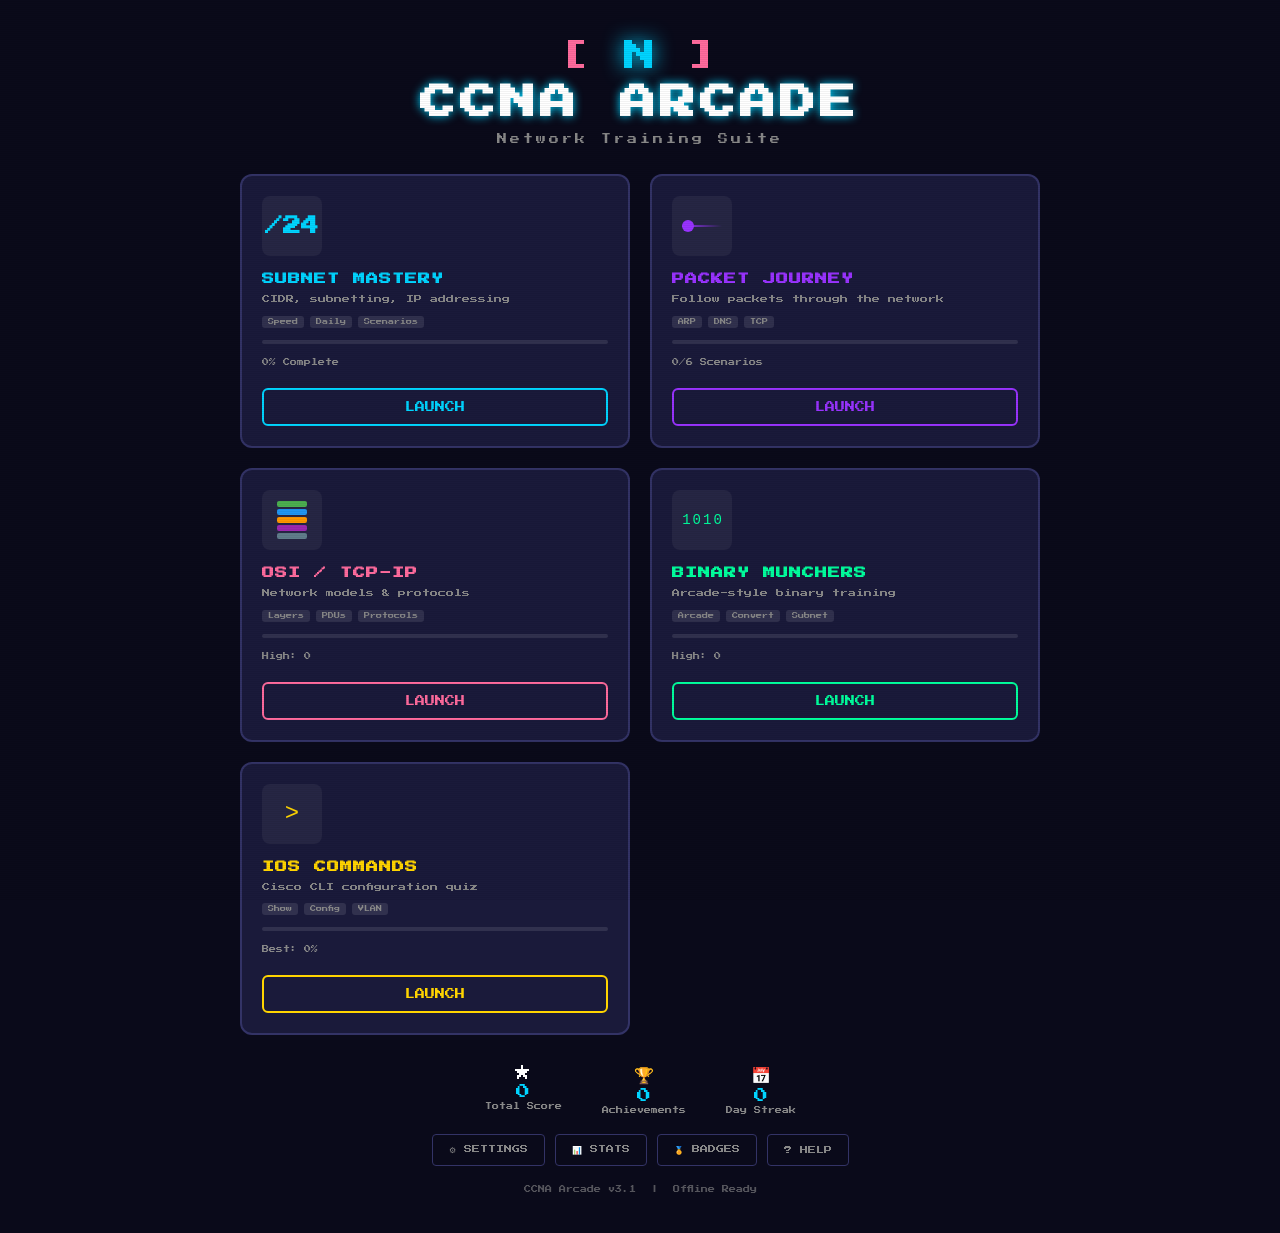
==== commit 998d476c: "Integrate IOS Commands quiz into main application - Add "IOS COMMANDS" module card to launch panel -" ====
--- a/index.html
+++ b/index.html
@@ -143,6 +143,31 @@
                             <span class="progress-label">High: 0</span>
                         </div>
                         <button class="card-btn" id="btn-launch-binary">LAUNCH</button>
+                    </div>
+
+                    <!-- IOS Commands Quiz Card -->
+                    <div class="module-card ios-card" id="card-ios-quiz">
+                        <div class="card-icon">
+                            <div class="icon-ios">
+                                <span class="ios-prompt">></span>
+                            </div>
+                        </div>
+                        <div class="card-content">
+                            <h2 class="card-title">IOS COMMANDS</h2>
+                            <p class="card-desc">Cisco CLI configuration quiz</p>
+                            <div class="card-modes">
+                                <span class="mode-tag">Show</span>
+                                <span class="mode-tag">Config</span>
+                                <span class="mode-tag">VLAN</span>
+                            </div>
+                        </div>
+                        <div class="card-progress">
+                            <div class="progress-bar">
+                                <div class="progress-fill" id="ios-progress" style="width: 0%"></div>
+                            </div>
+                            <span class="progress-label">Best: 0%</span>
+                        </div>
+                        <button class="card-btn" id="btn-launch-ios">LAUNCH</button>
                     </div>
                 </div>
             </main>
@@ -923,6 +948,85 @@
             </div>
         </div>
 
+        <!-- IOS Quiz Screen -->
+        <div id="ios-quiz-screen" class="screen">
+            <div class="ios-header">
+                <h2>CISCO IOS COMMANDS</h2>
+                <div class="ios-subtitle">Test your command-line knowledge</div>
+            </div>
+
+            <!-- Start Area -->
+            <div id="ios-start-area" class="ios-start-area">
+                <div class="ios-intro">
+                    <h3>Ready to Test Your Knowledge?</h3>
+                    <p>50 questions covering essential Cisco IOS commands</p>
+
+                    <div class="ios-topic-tags">
+                        <span class="ios-tag">CLI Navigation</span>
+                        <span class="ios-tag">Show Commands</span>
+                        <span class="ios-tag">VLANs</span>
+                        <span class="ios-tag">Trunking</span>
+                        <span class="ios-tag">STP</span>
+                        <span class="ios-tag">OSPF</span>
+                        <span class="ios-tag">EIGRP</span>
+                        <span class="ios-tag">Configuration</span>
+                    </div>
+
+                    <div class="ios-features">
+                        <div class="ios-feature">Questions randomized each attempt</div>
+                        <div class="ios-feature">Instant feedback with explanations</div>
+                        <div class="ios-feature">Track your progress as you go</div>
+                    </div>
+
+                    <button class="menu-btn" id="btn-start-ios-quiz">START QUIZ</button>
+                </div>
+            </div>
+
+            <!-- Quiz Area -->
+            <div id="ios-quiz-area" class="ios-quiz-area hidden">
+                <div class="ios-stats">
+                    <span>Question <span id="ios-current-num">1</span> of <span id="ios-total-num">50</span></span>
+                    <span>Score: <span class="score" id="ios-score">0</span></span>
+                </div>
+
+                <div class="ios-progress-bar">
+                    <div class="ios-progress-fill" id="ios-progress-fill"></div>
+                </div>
+
+                <div class="ios-question-card">
+                    <div class="ios-question-number" id="ios-question-number">Question 1</div>
+                    <div class="ios-question-text" id="ios-question-text">Question loading...</div>
+
+                    <div id="ios-options" class="ios-options">
+                        <!-- Options generated dynamically -->
+                    </div>
+
+                    <div id="ios-explanation" class="ios-explanation">
+                        <h4>Explanation</h4>
+                        <p id="ios-explanation-text"></p>
+                    </div>
+
+                    <button class="menu-btn" id="ios-next-btn">Next Question</button>
+                </div>
+            </div>
+
+            <!-- Results Area -->
+            <div id="ios-results-area" class="ios-results-area hidden">
+                <h2>Quiz Complete!</h2>
+                <div class="ios-final-score" id="ios-final-score">0%</div>
+                <div class="ios-grade" id="ios-grade">0 / 50 correct</div>
+                <div class="ios-grade-message" id="ios-grade-message"></div>
+                <div class="ios-results-actions">
+                    <button class="menu-btn" id="btn-restart-ios-quiz">Try Again</button>
+                    <button class="menu-btn secondary" id="btn-ios-quiz-quit">Back to Hub</button>
+                </div>
+            </div>
+
+            <div class="ios-footer">
+                <button id="btn-ios-quit" class="game-btn">QUIT</button>
+            </div>
+        </div>
+
         <!-- Help Screen -->
         <div id="help-screen" class="screen">
             <h2>HOW TO PLAY</h2>
@@ -1011,6 +1115,7 @@
     <script src="js/packetjourney.js"></script>
     <script src="js/ositrainer.js"></script>
     <script src="js/binarymunchers.js"></script>
+    <script src="js/iosquiz.js"></script>
     <script src="js/leaderboard.js"></script>
     <script src="js/themes.js"></script>
     <script src="js/savedata.js"></script>
--- a/css/style.css
+++ b/css/style.css
@@ -94,10 +94,13 @@
    LAUNCH PANEL - Main Entry Point
    ======================================== */
 #launch-panel {
-    display: flex;
     flex-direction: column;
     min-height: 100%;
     padding: 20px;
+}
+
+#launch-panel.active {
+    display: flex;
 }
 
 /* Launch Header */
@@ -1890,12 +1893,15 @@
 }
 
 .speed-hosts {
-    font-size: 18px;
+    font-size: clamp(14px, 4vw, 18px);
     color: #00ff9d;
     text-shadow: 0 0 20px rgba(0, 255, 157, 0.5);
     margin-bottom: 10px;
     transition: transform 0.2s;
     text-align: center;
+    white-space: nowrap;
+    overflow: hidden;
+    text-overflow: ellipsis;
 }
 
 .speed-hosts span {
@@ -1933,8 +1939,8 @@
     border: 3px solid #444466;
     color: #ffffff;
     font-family: 'Press Start 2P', monospace;
-    font-size: clamp(10px, 3vw, 14px);
-    padding: 15px 10px;
+    font-size: clamp(8px, 2.5vw, 12px);
+    padding: 15px 8px;
     cursor: pointer;
     transition: all 0.1s;
     min-height: 60px;
@@ -1942,8 +1948,9 @@
     align-items: center;
     justify-content: center;
     text-align: center;
-    word-break: break-word;
-    overflow-wrap: break-word;
+    white-space: nowrap;
+    overflow: hidden;
+    text-overflow: ellipsis;
     line-height: 1.4;
 }
 
@@ -3950,10 +3957,13 @@
    ======================================== */
 
 #binary-munchers-screen {
-    display: flex;
     flex-direction: column;
     height: 100%;
     padding: 15px;
+}
+
+#binary-munchers-screen.active {
+    display: flex;
 }
 
 /* Header Stats */
@@ -4317,3 +4327,383 @@
         gap: 4px;
     }
 }
+
+/* ========================================
+   IOS QUIZ MODULE
+   ======================================== */
+
+/* IOS Quiz Card Icon */
+.ios-card { --card-accent: #ffd400; }
+
+.icon-ios {
+    display: flex;
+    align-items: center;
+    justify-content: center;
+    font-size: 24px;
+    color: #ffd400;
+}
+
+.ios-prompt {
+    font-family: 'Courier New', monospace;
+    animation: cursorBlink 1s infinite;
+}
+
+@keyframes cursorBlink {
+    0%, 49% { opacity: 1; }
+    50%, 100% { opacity: 0.3; }
+}
+
+/* IOS Quiz Screen */
+#ios-quiz-screen {
+    padding: 20px;
+}
+
+.ios-header {
+    text-align: center;
+    margin-bottom: 30px;
+}
+
+.ios-header h2 {
+    font-size: 20px;
+    color: var(--color-primary);
+    margin-bottom: 10px;
+}
+
+.ios-subtitle {
+    font-size: 10px;
+    color: var(--color-text-secondary);
+}
+
+/* Start Area */
+.ios-start-area {
+    background: rgba(255, 255, 255, 0.05);
+    border: 2px solid var(--color-border);
+    border-radius: 10px;
+    padding: 30px;
+    margin-bottom: 20px;
+}
+
+.ios-intro {
+    text-align: center;
+}
+
+.ios-intro h3 {
+    font-size: 16px;
+    margin-bottom: 15px;
+    color: var(--color-primary);
+}
+
+.ios-intro p {
+    font-size: 10px;
+    color: var(--color-text-secondary);
+    margin-bottom: 20px;
+}
+
+.ios-topic-tags {
+    display: flex;
+    flex-wrap: wrap;
+    gap: 8px;
+    justify-content: center;
+    margin: 20px 0;
+}
+
+.ios-tag {
+    background: rgba(0, 212, 255, 0.2);
+    color: var(--color-primary);
+    padding: 6px 12px;
+    border-radius: 4px;
+    font-size: 8px;
+    border: 1px solid var(--color-primary);
+}
+
+.ios-features {
+    margin: 20px 0;
+    text-align: left;
+    display: inline-block;
+}
+
+.ios-feature {
+    font-size: 9px;
+    color: var(--color-text-secondary);
+    margin: 10px 0;
+    padding-left: 20px;
+    position: relative;
+}
+
+.ios-feature::before {
+    content: ">";
+    position: absolute;
+    left: 0;
+    color: var(--color-success);
+}
+
+/* Quiz Area */
+.ios-quiz-area {
+    background: rgba(255, 255, 255, 0.05);
+    border: 2px solid var(--color-border);
+    border-radius: 10px;
+    padding: 20px;
+    margin-bottom: 20px;
+}
+
+.ios-quiz-area.hidden,
+.ios-start-area.hidden,
+.ios-results-area.hidden {
+    display: none;
+}
+
+.ios-stats {
+    display: flex;
+    justify-content: space-between;
+    margin-bottom: 15px;
+    font-size: 10px;
+    color: var(--color-text-secondary);
+}
+
+.ios-stats .score {
+    color: var(--color-success);
+    font-weight: bold;
+}
+
+.ios-progress-bar {
+    background: rgba(255, 255, 255, 0.1);
+    border-radius: 10px;
+    height: 8px;
+    margin-bottom: 20px;
+    overflow: hidden;
+}
+
+.ios-progress-fill {
+    height: 100%;
+    background: linear-gradient(90deg, var(--color-primary), var(--color-success));
+    border-radius: 10px;
+    transition: width 0.3s ease;
+    width: 0%;
+}
+
+.ios-question-card {
+    background: rgba(255, 255, 255, 0.03);
+    border: 1px solid var(--color-border);
+    border-radius: 8px;
+    padding: 20px;
+}
+
+.ios-question-number {
+    color: var(--color-primary);
+    font-size: 8px;
+    text-transform: uppercase;
+    letter-spacing: 2px;
+    margin-bottom: 10px;
+}
+
+.ios-question-text {
+    font-size: 11px;
+    margin-bottom: 20px;
+    color: var(--color-text-primary);
+    line-height: 1.6;
+}
+
+.ios-options {
+    display: flex;
+    flex-direction: column;
+    gap: 10px;
+    margin-bottom: 20px;
+}
+
+.ios-option {
+    background: rgba(255, 255, 255, 0.05);
+    border: 2px solid rgba(255, 255, 255, 0.15);
+    border-radius: 8px;
+    padding: 12px 15px;
+    cursor: pointer;
+    transition: all 0.2s ease;
+    font-size: 9px;
+    display: flex;
+    align-items: center;
+}
+
+.ios-option:hover:not(.disabled) {
+    background: rgba(255, 255, 255, 0.1);
+    border-color: var(--color-primary);
+    transform: translateX(5px);
+}
+
+.ios-option.disabled {
+    cursor: default;
+}
+
+.ios-option.correct {
+    border-color: var(--color-success);
+    background: rgba(0, 255, 157, 0.2);
+}
+
+.ios-option.incorrect {
+    border-color: var(--color-danger);
+    background: rgba(255, 68, 68, 0.2);
+}
+
+.ios-option .option-letter {
+    display: inline-block;
+    width: 24px;
+    height: 24px;
+    line-height: 24px;
+    text-align: center;
+    background: rgba(255, 255, 255, 0.1);
+    border-radius: 4px;
+    margin-right: 10px;
+    font-weight: bold;
+    font-size: 8px;
+}
+
+.ios-explanation {
+    margin-top: 15px;
+    padding: 15px;
+    background: rgba(0, 212, 255, 0.1);
+    border-radius: 8px;
+    border-left: 4px solid var(--color-primary);
+    display: none;
+}
+
+.ios-explanation.show {
+    display: block;
+    animation: fadeIn 0.3s ease;
+}
+
+.ios-explanation h4 {
+    color: var(--color-primary);
+    margin-bottom: 8px;
+    font-size: 9px;
+}
+
+.ios-explanation p {
+    font-size: 8px;
+    line-height: 1.5;
+    color: var(--color-text-secondary);
+}
+
+.ios-quiz-area .menu-btn {
+    margin-top: 15px;
+    display: none;
+}
+
+.ios-quiz-area .menu-btn.show {
+    display: block;
+    margin-left: auto;
+    margin-right: auto;
+}
+
+/* Results Area */
+.ios-results-area {
+    text-align: center;
+    padding: 40px 20px;
+    background: rgba(255, 255, 255, 0.05);
+    border: 2px solid var(--color-border);
+    border-radius: 10px;
+    margin-bottom: 20px;
+}
+
+.ios-results-area h2 {
+    font-size: 18px;
+    margin-bottom: 20px;
+    color: var(--color-primary);
+}
+
+.ios-final-score {
+    font-size: 48px;
+    font-weight: bold;
+    background: linear-gradient(90deg, var(--color-primary), var(--color-success));
+    -webkit-background-clip: text;
+    -webkit-text-fill-color: transparent;
+    background-clip: text;
+    margin: 20px 0;
+}
+
+.ios-grade {
+    font-size: 12px;
+    margin-bottom: 20px;
+    color: var(--color-text-secondary);
+}
+
+.ios-grade-message {
+    font-size: 10px;
+    color: var(--color-success);
+    margin-bottom: 30px;
+    line-height: 1.6;
+}
+
+.ios-results-actions {
+    display: flex;
+    gap: 15px;
+    justify-content: center;
+    flex-wrap: wrap;
+}
+
+.ios-footer {
+    display: flex;
+    justify-content: center;
+    margin-top: 20px;
+}
+
+/* Responsive Adjustments */
+@media (max-width: 600px) {
+    .ios-header h2 {
+        font-size: 16px;
+    }
+
+    .ios-intro h3 {
+        font-size: 14px;
+    }
+
+    .ios-question-text {
+        font-size: 10px;
+    }
+
+    .ios-option {
+        font-size: 8px;
+        padding: 10px 12px;
+    }
+
+    .ios-final-score {
+        font-size: 36px;
+    }
+
+    .ios-tag {
+        font-size: 7px;
+        padding: 5px 10px;
+    }
+}
+
+@media (max-width: 400px) {
+    .ios-quiz-area,
+    .ios-start-area,
+    .ios-results-area {
+        padding: 15px;
+    }
+
+    .ios-question-card {
+        padding: 15px;
+    }
+
+    .ios-final-score {
+        font-size: 28px;
+    }
+
+    .ios-results-actions {
+        flex-direction: column;
+    }
+
+    .ios-results-actions .menu-btn {
+        width: 100%;
+    }
+}
+
+@keyframes fadeIn {
+    from {
+        opacity: 0;
+        transform: translateY(10px);
+    }
+    to {
+        opacity: 1;
+        transform: translateY(0);
+    }
+}
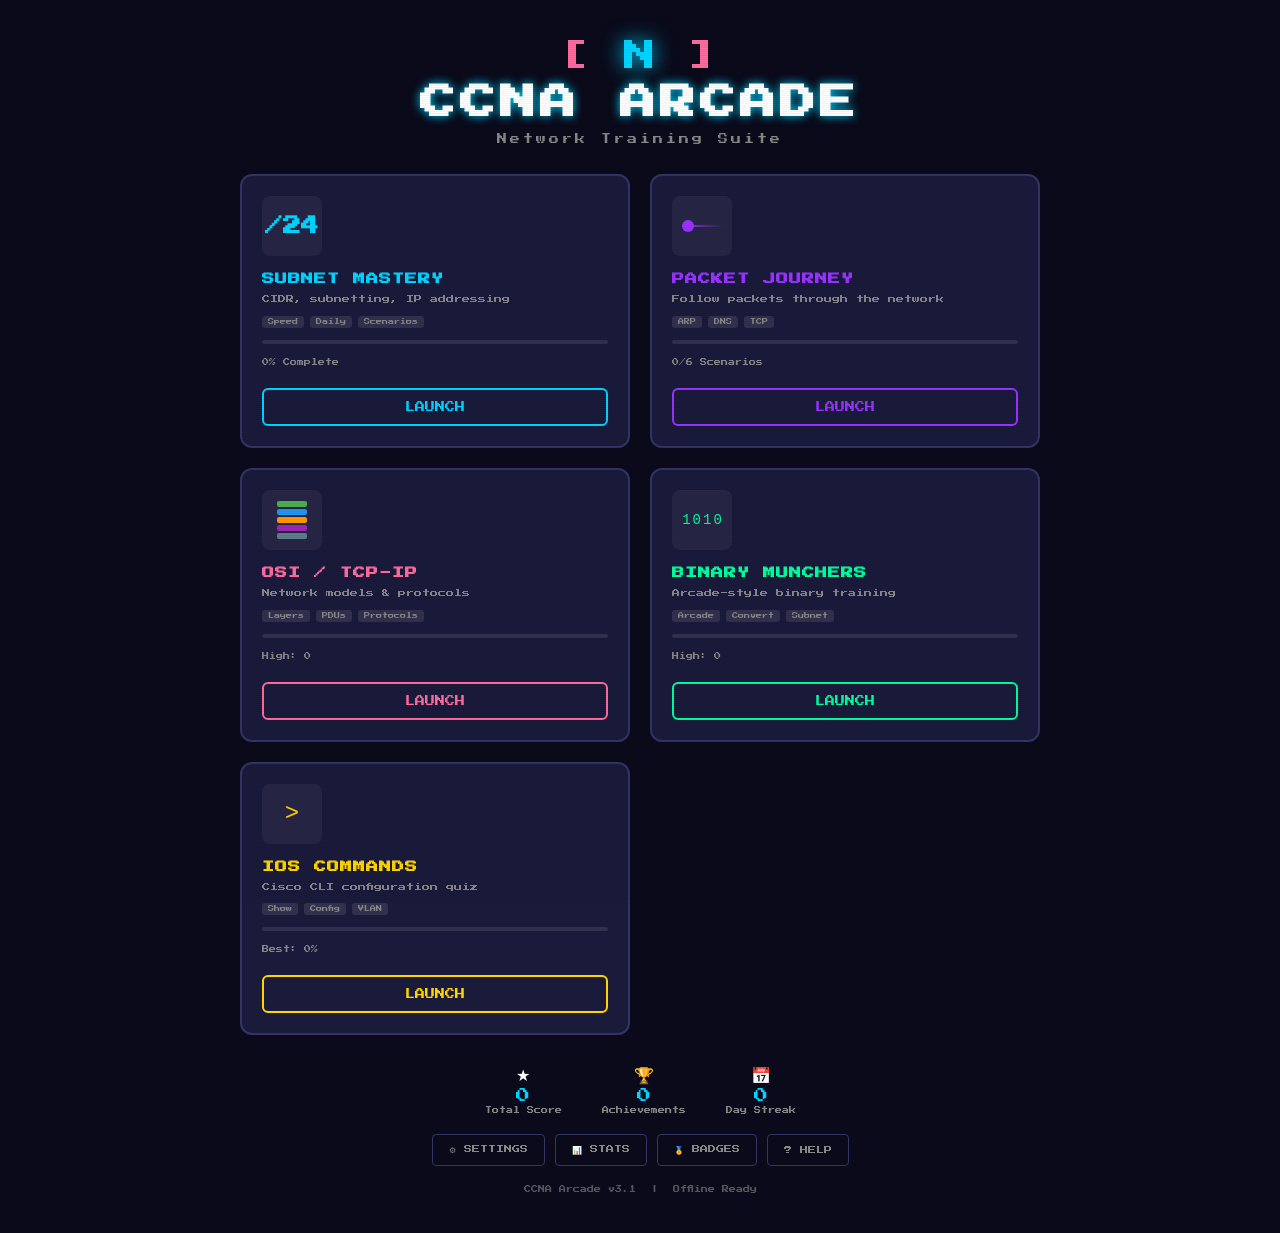
==== commit 598f0174: "Add performance and accessibility quick wins Performance improvements: - Self-host Google Fonts (eli" ====
--- a/index.html
+++ b/index.html
@@ -12,10 +12,68 @@
     <link rel="manifest" href="manifest.json">
     <link rel="apple-touch-icon" href="icons/icon.svg">
     <link rel="icon" type="image/svg+xml" href="icons/icon.svg">
-    <link href="https://fonts.googleapis.com/css2?family=Press+Start+2P&display=swap" rel="stylesheet">
+    <link rel="preload" href="fonts/press-start-2p.woff2" as="font" type="font/woff2" crossorigin>
+    <style>
+        @font-face {
+            font-family: 'Press Start 2P';
+            font-style: normal;
+            font-weight: 400;
+            font-display: swap;
+            src: url('fonts/press-start-2p.woff2') format('woff2');
+        }
+        .loading-overlay {
+            position: fixed;
+            top: 0;
+            left: 0;
+            right: 0;
+            bottom: 0;
+            background: rgba(10, 10, 26, 0.98);
+            display: flex;
+            justify-content: center;
+            align-items: center;
+            z-index: 10000;
+            transition: opacity 0.3s ease-out;
+        }
+        .loading-overlay.hidden {
+            opacity: 0;
+            pointer-events: none;
+        }
+        .loading-spinner {
+            text-align: center;
+        }
+        .spinner-border {
+            width: 50px;
+            height: 50px;
+            border: 4px solid rgba(0, 212, 255, 0.3);
+            border-top-color: #00d4ff;
+            border-radius: 50%;
+            animation: spin 1s linear infinite;
+            margin: 0 auto 20px;
+        }
+        @keyframes spin {
+            to { transform: rotate(360deg); }
+        }
+        .spinner-text {
+            font-family: 'Press Start 2P', monospace;
+            font-size: 10px;
+            color: #00d4ff;
+            letter-spacing: 2px;
+        }
+    </style>
     <link rel="stylesheet" href="css/style.css">
 </head>
 <body>
+    <!-- ARIA Live Regions for screen reader announcements -->
+    <div id="sr-announcements" role="status" aria-live="polite" aria-atomic="true" class="sr-only"></div>
+    <div id="sr-alerts" role="alert" aria-live="assertive" aria-atomic="true" class="sr-only"></div>
+
+    <!-- Loading Spinner - shows immediately during page load -->
+    <div id="loading-overlay" class="loading-overlay">
+        <div class="loading-spinner">
+            <div class="spinner-border"></div>
+            <div class="spinner-text">LOADING...</div>
+        </div>
+    </div>
     <a href="#launch-panel" class="skip-link">Skip to main content</a>
     <div id="game-container" role="main">
         <!-- Launch Panel - Main Entry Point -->
@@ -1109,19 +1167,28 @@
     <script src="js/requirements.js"></script>
     <script src="js/levels.js"></script>
     <script src="js/stats.js"></script>
-    <script src="js/dailychallenge.js"></script>
-    <script src="js/tutorial.js"></script>
-    <script src="js/practice.js"></script>
-    <script src="js/packetjourney.js"></script>
-    <script src="js/ositrainer.js"></script>
-    <script src="js/binarymunchers.js"></script>
-    <script src="js/iosquiz.js"></script>
+    <script src="js/dailychallenge.js" defer></script>
+    <script src="js/tutorial.js" defer></script>
+    <script src="js/practice.js" defer></script>
+    <script src="js/packetjourney.js" defer></script>
+    <script src="js/ositrainer.js" defer></script>
+    <script src="js/binarymunchers.js" defer></script>
+    <script src="js/iosquiz.js" defer></script>
     <script src="js/leaderboard.js"></script>
     <script src="js/themes.js"></script>
     <script src="js/savedata.js"></script>
     <script src="js/ui.js"></script>
     <script src="js/game.js"></script>
     <script>
+        // Hide loading spinner when app is ready
+        window.addEventListener('load', () => {
+            const loadingOverlay = document.getElementById('loading-overlay');
+            if (loadingOverlay) {
+                loadingOverlay.classList.add('hidden');
+                setTimeout(() => loadingOverlay.remove(), 300);
+            }
+        });
+
         // Register Service Worker for PWA
         if ('serviceWorker' in navigator) {
             window.addEventListener('load', () => {
--- a/css/style.css
+++ b/css/style.css
@@ -11,7 +11,7 @@
     --color-surface: #1a1a3a;
     --color-border: #333366;
     --color-text-primary: #ffffff;
-    --color-text-secondary: #888888;
+    --color-text-secondary: #aaaaaa;  /* ACCESSIBILITY FIX: Improved contrast from #888 to #aaa (5.4:1 ratio) */
 }
 
 /* Reset and base styles */
@@ -4707,3 +4707,75 @@
         transform: translateY(0);
     }
 }
+
+/* ========================================
+   ACCESSIBILITY STYLES
+   ======================================== */
+
+/* Screen reader only - visually hidden but accessible */
+.sr-only {
+    position: absolute;
+    width: 1px;
+    height: 1px;
+    padding: 0;
+    margin: -1px;
+    overflow: hidden;
+    clip: rect(0, 0, 0, 0);
+    white-space: nowrap;
+    border-width: 0;
+}
+
+/* Missing focus indicators for keyboard navigation */
+.card-btn:focus,
+.footer-btn:focus,
+.hub-btn:focus,
+.back-btn:focus,
+.pj-scenario-card:focus,
+.difficulty-btn:focus,
+.mode-btn:focus,
+.game-btn:focus,
+.leaderboard-tab:focus,
+.osi-option:focus,
+.pj-option:focus {
+    outline: 3px solid #ffd400;
+    outline-offset: 2px;
+}
+
+/* Enhanced focus visible for modern browsers */
+.card-btn:focus-visible,
+.footer-btn:focus-visible,
+.hub-btn:focus-visible,
+.back-btn:focus-visible,
+.game-btn:focus-visible {
+    outline: 3px solid #ffd400;
+    outline-offset: 2px;
+    box-shadow: 0 0 0 1px var(--color-background), 0 0 0 4px #ffd400;
+}
+
+/* High contrast mode support */
+@media (prefers-contrast: high) {
+    :root {
+        --color-primary: #00ffff;
+        --color-background: #000000;
+        --color-text-primary: #ffffff;
+        --color-border: #ffffff;
+    }
+
+    .module-card,
+    .menu-btn,
+    .card-btn {
+        border-width: 3px;
+    }
+}
+
+@media (forced-colors: active) {
+    .module-card {
+        border: 2px solid CanvasText;
+    }
+
+    .card-btn,
+    .menu-btn,
+    .footer-btn {
+        border: 2px solid ButtonText;
+    }
+}
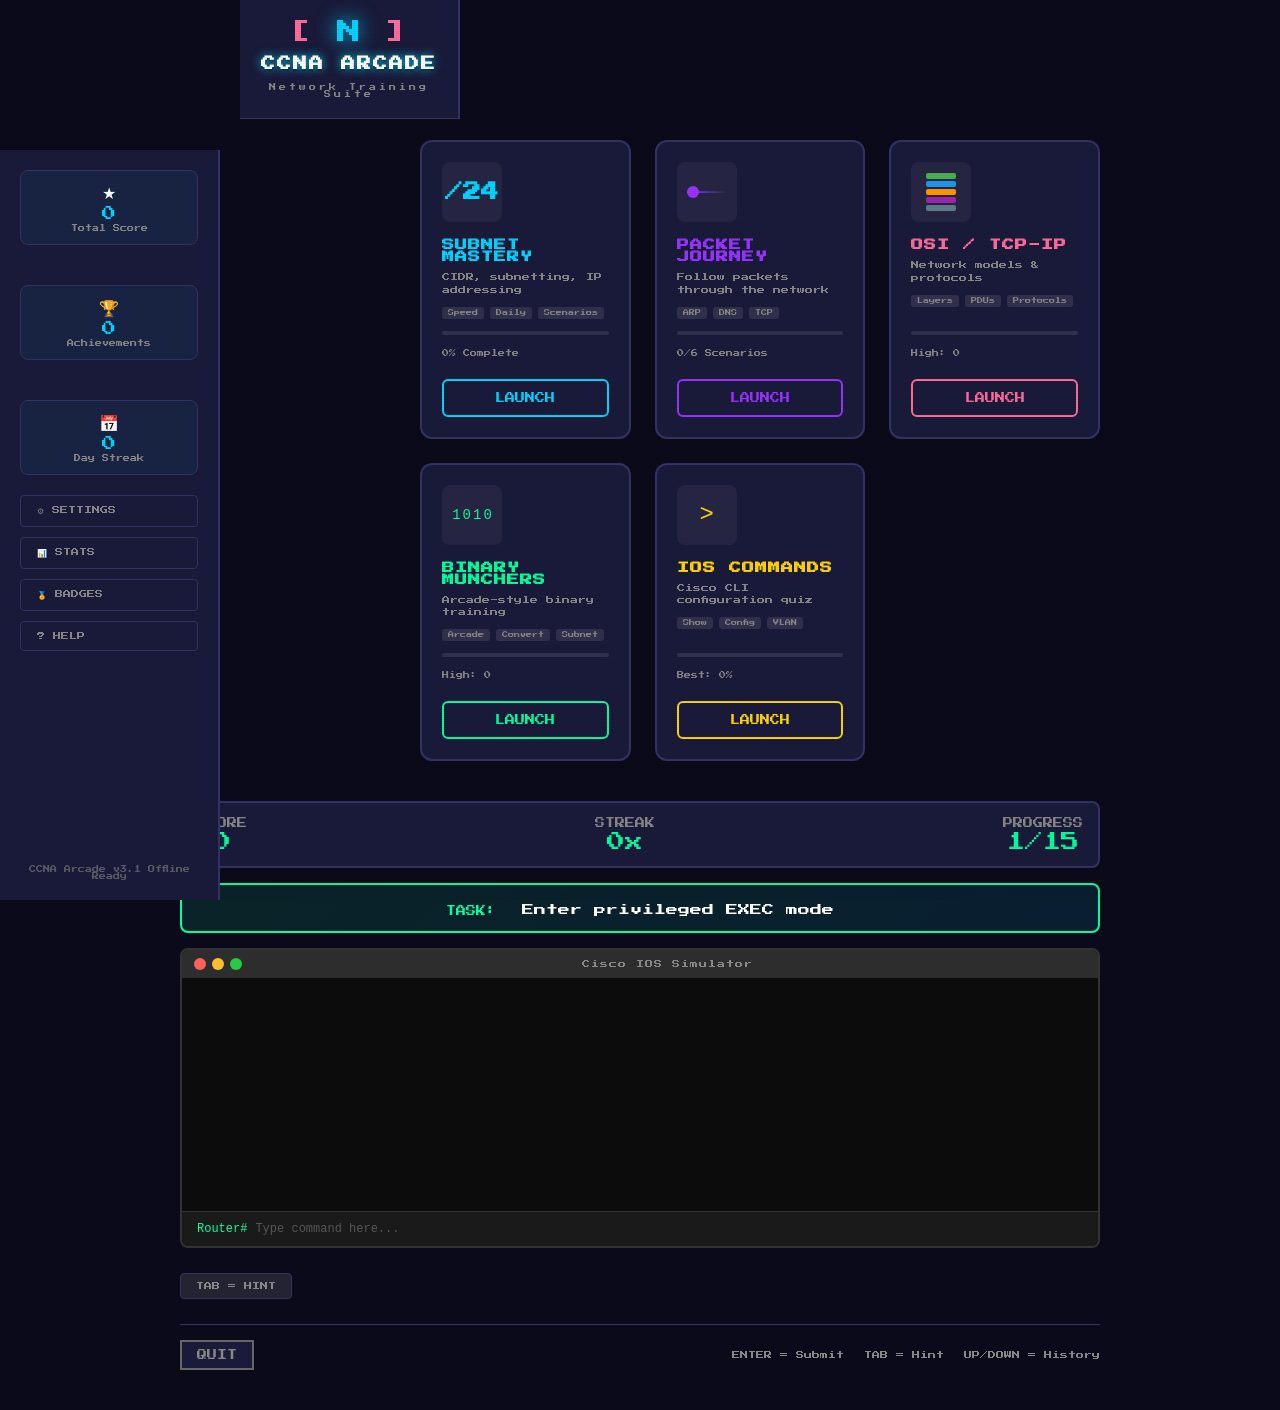
==== commit 61fb2aee: "Add CLI Terminal simulator and desktop layout CLI Terminal Simulator: - New 812-line cliterminal.js " ====
--- a/index.html
+++ b/index.html
@@ -1013,11 +1013,38 @@
                 <div class="ios-subtitle">Test your command-line knowledge</div>
             </div>
 
-            <!-- Start Area -->
+            <!-- Start Area with Mode Selection -->
             <div id="ios-start-area" class="ios-start-area">
                 <div class="ios-intro">
-                    <h3>Ready to Test Your Knowledge?</h3>
-                    <p>50 questions covering essential Cisco IOS commands</p>
+                    <h3>Choose Your Training Mode</h3>
+
+                    <div class="ios-mode-cards">
+                        <!-- Quiz Mode Card -->
+                        <div class="ios-mode-card" id="ios-mode-quiz">
+                            <div class="ios-mode-icon">?</div>
+                            <h4>MULTIPLE CHOICE</h4>
+                            <p>50 questions - select the correct command</p>
+                            <ul class="ios-mode-features">
+                                <li>Randomized questions</li>
+                                <li>Instant feedback</li>
+                                <li>Explanations for each answer</li>
+                            </ul>
+                            <button class="menu-btn" id="btn-start-ios-quiz">START QUIZ</button>
+                        </div>
+
+                        <!-- Terminal Mode Card -->
+                        <div class="ios-mode-card terminal-mode" id="ios-mode-terminal">
+                            <div class="ios-mode-icon">&gt;_</div>
+                            <h4>CLI SIMULATOR</h4>
+                            <p>Type actual IOS commands in a terminal</p>
+                            <ul class="ios-mode-features">
+                                <li>Realistic IOS prompts</li>
+                                <li>Simulated command output</li>
+                                <li>Tab for hints</li>
+                            </ul>
+                            <button class="menu-btn terminal" id="btn-start-cli-terminal">START TERMINAL</button>
+                        </div>
+                    </div>
 
                     <div class="ios-topic-tags">
                         <span class="ios-tag">CLI Navigation</span>
@@ -1026,17 +1053,9 @@
                         <span class="ios-tag">Trunking</span>
                         <span class="ios-tag">STP</span>
                         <span class="ios-tag">OSPF</span>
-                        <span class="ios-tag">EIGRP</span>
+                        <span class="ios-tag">Security</span>
                         <span class="ios-tag">Configuration</span>
                     </div>
-
-                    <div class="ios-features">
-                        <div class="ios-feature">Questions randomized each attempt</div>
-                        <div class="ios-feature">Instant feedback with explanations</div>
-                        <div class="ios-feature">Track your progress as you go</div>
-                    </div>
-
-                    <button class="menu-btn" id="btn-start-ios-quiz">START QUIZ</button>
                 </div>
             </div>
 
@@ -1082,6 +1101,62 @@
 
             <div class="ios-footer">
                 <button id="btn-ios-quit" class="game-btn">QUIT</button>
+            </div>
+        </div>
+
+        <!-- CLI Terminal Screen -->
+        <div id="cli-terminal-screen" class="screen">
+            <div class="cli-header">
+                <div class="stat">
+                    <span class="stat-label">SCORE</span>
+                    <span id="cli-score" class="stat-value">0</span>
+                </div>
+                <div class="stat">
+                    <span class="stat-label">STREAK</span>
+                    <span id="cli-streak" class="stat-value">0x</span>
+                </div>
+                <div class="stat">
+                    <span class="stat-label">PROGRESS</span>
+                    <span id="cli-progress" class="stat-value">1/15</span>
+                </div>
+            </div>
+
+            <!-- Challenge Display -->
+            <div class="cli-challenge">
+                <span class="cli-challenge-label">TASK:</span>
+                <span id="cli-challenge-text" class="cli-challenge-text">Enter privileged EXEC mode</span>
+            </div>
+
+            <!-- Terminal Window -->
+            <div class="cli-terminal-window">
+                <div class="cli-terminal-titlebar">
+                    <span class="cli-terminal-dot red"></span>
+                    <span class="cli-terminal-dot yellow"></span>
+                    <span class="cli-terminal-dot green"></span>
+                    <span class="cli-terminal-title">Cisco IOS Simulator</span>
+                </div>
+                <div id="cli-output" class="cli-output">
+                    <!-- Terminal output rendered here -->
+                </div>
+                <div class="cli-input-line">
+                    <span id="cli-prompt-label" class="cli-prompt">Router#</span>
+                    <input type="text" id="cli-input" class="cli-input" autocomplete="off" autocapitalize="off" spellcheck="false" placeholder="Type command here...">
+                </div>
+            </div>
+
+            <!-- Hint Area -->
+            <div class="cli-hint-area">
+                <button id="cli-hint-btn" class="cli-hint-btn">TAB = HINT</button>
+                <span id="cli-hint-text" class="cli-hint-text hidden"></span>
+            </div>
+
+            <div class="cli-footer">
+                <button id="btn-cli-quit" class="game-btn">QUIT</button>
+                <div class="cli-controls">
+                    <span>ENTER = Submit</span>
+                    <span>TAB = Hint</span>
+                    <span>UP/DOWN = History</span>
+                </div>
             </div>
         </div>
 
@@ -1174,6 +1249,7 @@
     <script src="js/ositrainer.js" defer></script>
     <script src="js/binarymunchers.js" defer></script>
     <script src="js/iosquiz.js" defer></script>
+    <script src="js/cliterminal.js" defer></script>
     <script src="js/leaderboard.js"></script>
     <script src="js/themes.js"></script>
     <script src="js/savedata.js"></script>
--- a/css/style.css
+++ b/css/style.css
@@ -162,6 +162,161 @@
     gap: 20px;
     max-width: 800px;
     width: 100%;
+}
+
+/* ========================================
+   DESKTOP LAYOUT WITH SIDEBAR (1024px+)
+   ======================================== */
+@media (min-width: 1024px) {
+    #launch-panel {
+        flex-direction: row;
+        padding: 20px;
+        gap: 30px;
+    }
+
+    /* Desktop Sidebar */
+    .launch-footer {
+        position: fixed;
+        left: 0;
+        top: 0;
+        bottom: 0;
+        width: 220px;
+        background: var(--color-surface);
+        border-right: 2px solid var(--color-border);
+        display: flex;
+        flex-direction: column;
+        padding: 20px;
+        margin: 0;
+        text-align: left;
+        z-index: 100;
+    }
+
+    .footer-stats {
+        flex-direction: column;
+        gap: 20px;
+        margin-bottom: 30px;
+        align-items: flex-start;
+    }
+
+    .footer-stat {
+        flex-direction: row;
+        gap: 12px;
+        width: 100%;
+        padding: 12px;
+        background: rgba(0, 212, 255, 0.05);
+        border-radius: 8px;
+        border: 1px solid var(--color-border);
+    }
+
+    .footer-stat .stat-icon {
+        font-size: 20px;
+    }
+
+    .footer-stat .stat-val {
+        font-size: 16px;
+    }
+
+    .footer-stat .stat-name {
+        font-size: 8px;
+        color: var(--color-text-secondary);
+    }
+
+    .footer-nav {
+        flex-direction: column;
+        gap: 8px;
+        margin-bottom: 20px;
+    }
+
+    .footer-btn {
+        width: 100%;
+        justify-content: flex-start;
+        text-align: left;
+        padding: 12px;
+    }
+
+    .footer-version {
+        margin-top: auto;
+        flex-direction: column;
+        gap: 4px;
+    }
+
+    .footer-version .separator {
+        display: none;
+    }
+
+    /* Main content offset for sidebar */
+    .launch-header,
+    .launch-modules {
+        margin-left: 240px;
+    }
+
+    /* Move header into sidebar on desktop */
+    .launch-header {
+        position: fixed;
+        top: 0;
+        left: 0;
+        width: 220px;
+        padding: 20px;
+        background: var(--color-surface);
+        border-right: 2px solid var(--color-border);
+        border-bottom: 1px solid var(--color-border);
+        z-index: 101;
+        margin-bottom: 0;
+    }
+
+    .launch-title {
+        font-size: 14px;
+        letter-spacing: 2px;
+    }
+
+    .launch-tagline {
+        font-size: 7px;
+    }
+
+    .logo-icon {
+        font-size: 24px;
+    }
+
+    /* Offset footer below header */
+    .launch-footer {
+        top: 120px;
+    }
+
+    .launch-modules {
+        padding-top: 100px;
+        width: calc(100% - 260px);
+    }
+
+    /* 3-column grid on desktop */
+    .module-grid {
+        grid-template-columns: repeat(3, 1fr);
+        max-width: 1000px;
+        gap: 24px;
+    }
+
+    /* Center the 5th module card */
+    .module-card:nth-child(5) {
+        grid-column: 2;
+    }
+}
+
+/* ========================================
+   TABLET LAYOUT (768px - 1023px)
+   ======================================== */
+@media (min-width: 768px) and (max-width: 1023px) {
+    .module-grid {
+        grid-template-columns: repeat(3, 1fr);
+        max-width: 900px;
+    }
+
+    /* Center the 5th module card on tablet too */
+    .module-card:nth-child(5) {
+        grid-column: 2;
+    }
+
+    .footer-stats {
+        gap: 30px;
+    }
 }
 
 /* Module Cards */
@@ -4709,6 +4864,335 @@
 }
 
 /* ========================================
+   IOS MODE SELECTION CARDS
+   ======================================== */
+
+.ios-mode-cards {
+    display: grid;
+    grid-template-columns: repeat(2, 1fr);
+    gap: 20px;
+    margin: 20px 0;
+    max-width: 600px;
+    margin-left: auto;
+    margin-right: auto;
+}
+
+.ios-mode-card {
+    background: rgba(255, 255, 255, 0.05);
+    border: 2px solid var(--color-border);
+    border-radius: 12px;
+    padding: 20px;
+    text-align: center;
+    transition: all 0.3s ease;
+}
+
+.ios-mode-card:hover {
+    border-color: var(--color-primary);
+    transform: translateY(-4px);
+    box-shadow: 0 8px 24px rgba(0, 212, 255, 0.2);
+}
+
+.ios-mode-card.terminal-mode:hover {
+    border-color: #00ff9d;
+    box-shadow: 0 8px 24px rgba(0, 255, 157, 0.2);
+}
+
+.ios-mode-icon {
+    font-size: 32px;
+    margin-bottom: 10px;
+    color: var(--color-primary);
+    font-family: 'Courier New', monospace;
+}
+
+.ios-mode-card.terminal-mode .ios-mode-icon {
+    color: #00ff9d;
+}
+
+.ios-mode-card h4 {
+    font-size: 12px;
+    margin-bottom: 8px;
+    color: var(--color-text-primary);
+}
+
+.ios-mode-card > p {
+    font-size: 8px;
+    color: var(--color-text-secondary);
+    margin-bottom: 15px;
+}
+
+.ios-mode-features {
+    list-style: none;
+    padding: 0;
+    margin: 0 0 15px 0;
+    text-align: left;
+}
+
+.ios-mode-features li {
+    font-size: 7px;
+    color: var(--color-text-secondary);
+    padding: 4px 0;
+    padding-left: 15px;
+    position: relative;
+}
+
+.ios-mode-features li::before {
+    content: ">";
+    position: absolute;
+    left: 0;
+    color: var(--color-success);
+}
+
+.menu-btn.terminal {
+    background: linear-gradient(135deg, #00ff9d, #00cc7a);
+    border-color: #00ff9d;
+    color: #0a0a1a;
+}
+
+.menu-btn.terminal:hover {
+    background: linear-gradient(135deg, #00cc7a, #009d5f);
+}
+
+@media (max-width: 500px) {
+    .ios-mode-cards {
+        grid-template-columns: 1fr;
+    }
+}
+
+/* ========================================
+   CLI TERMINAL SIMULATOR STYLES
+   ======================================== */
+
+#cli-terminal-screen {
+    padding: 20px;
+    display: flex;
+    flex-direction: column;
+    height: 100%;
+    min-height: 600px;
+}
+
+.cli-header {
+    display: flex;
+    justify-content: space-between;
+    padding: 15px;
+    background: var(--color-surface);
+    border: 2px solid var(--color-border);
+    border-radius: 8px;
+    margin-bottom: 15px;
+}
+
+.cli-challenge {
+    background: linear-gradient(135deg, rgba(0, 255, 157, 0.1), rgba(0, 212, 255, 0.1));
+    border: 2px solid #00ff9d;
+    border-radius: 8px;
+    padding: 15px 20px;
+    margin-bottom: 15px;
+    text-align: center;
+}
+
+.cli-challenge-label {
+    font-size: 10px;
+    color: #00ff9d;
+    margin-right: 10px;
+}
+
+.cli-challenge-text {
+    font-size: 12px;
+    color: var(--color-text-primary);
+}
+
+/* Terminal Window */
+.cli-terminal-window {
+    flex: 1;
+    display: flex;
+    flex-direction: column;
+    background: #0c0c0c;
+    border-radius: 8px;
+    overflow: hidden;
+    border: 2px solid #333;
+    min-height: 300px;
+    max-height: 400px;
+}
+
+.cli-terminal-titlebar {
+    display: flex;
+    align-items: center;
+    padding: 8px 12px;
+    background: #2d2d2d;
+    gap: 6px;
+}
+
+.cli-terminal-dot {
+    width: 12px;
+    height: 12px;
+    border-radius: 50%;
+}
+
+.cli-terminal-dot.red { background: #ff5f56; }
+.cli-terminal-dot.yellow { background: #ffbd2e; }
+.cli-terminal-dot.green { background: #27ca40; }
+
+.cli-terminal-title {
+    flex: 1;
+    text-align: center;
+    font-size: 8px;
+    color: #888;
+    letter-spacing: 1px;
+}
+
+/* Terminal Output */
+.cli-output {
+    flex: 1;
+    overflow-y: auto;
+    padding: 15px;
+    font-family: 'Courier New', 'Consolas', monospace;
+    font-size: 12px;
+    line-height: 1.6;
+    color: #00ff00;
+}
+
+.cli-line {
+    white-space: pre-wrap;
+    word-break: break-all;
+}
+
+.cli-line.cli-command {
+    color: #ffffff;
+}
+
+.cli-line.cli-command .cli-prompt {
+    color: #00ff9d;
+    margin-right: 8px;
+}
+
+.cli-line.cli-output {
+    color: #cccccc;
+}
+
+.cli-line.cli-output.success {
+    color: #00ff9d;
+}
+
+.cli-line.cli-output.error {
+    color: #ff6b6b;
+}
+
+.cli-line.cli-output.system {
+    color: #00d4ff;
+}
+
+/* Terminal Input Line */
+.cli-input-line {
+    display: flex;
+    align-items: center;
+    padding: 10px 15px;
+    background: #1a1a1a;
+    border-top: 1px solid #333;
+}
+
+.cli-input-line .cli-prompt {
+    color: #00ff9d;
+    font-family: 'Courier New', 'Consolas', monospace;
+    font-size: 12px;
+    margin-right: 8px;
+    white-space: nowrap;
+}
+
+.cli-input {
+    flex: 1;
+    background: transparent;
+    border: none;
+    color: #ffffff;
+    font-family: 'Courier New', 'Consolas', monospace;
+    font-size: 12px;
+    outline: none;
+    caret-color: #00ff9d;
+}
+
+.cli-input::placeholder {
+    color: #555;
+}
+
+/* Hint Area */
+.cli-hint-area {
+    display: flex;
+    align-items: center;
+    gap: 15px;
+    padding: 10px 0;
+    margin-top: 15px;
+}
+
+.cli-hint-btn {
+    background: rgba(255, 255, 255, 0.1);
+    border: 1px solid var(--color-border);
+    border-radius: 4px;
+    padding: 8px 15px;
+    font-family: 'Press Start 2P', monospace;
+    font-size: 8px;
+    color: var(--color-text-secondary);
+    cursor: pointer;
+    transition: all 0.2s;
+}
+
+.cli-hint-btn:hover {
+    background: rgba(255, 255, 255, 0.2);
+    border-color: var(--color-primary);
+    color: var(--color-primary);
+}
+
+.cli-hint-text {
+    font-size: 10px;
+    color: #ffd400;
+    font-family: 'Courier New', monospace;
+}
+
+.cli-hint-text.hidden {
+    display: none;
+}
+
+/* CLI Footer */
+.cli-footer {
+    display: flex;
+    justify-content: space-between;
+    align-items: center;
+    margin-top: 15px;
+    padding-top: 15px;
+    border-top: 1px solid var(--color-border);
+}
+
+.cli-controls {
+    display: flex;
+    gap: 20px;
+    font-size: 8px;
+    color: var(--color-text-secondary);
+}
+
+/* Responsive CLI Terminal */
+@media (max-width: 600px) {
+    .cli-terminal-window {
+        min-height: 250px;
+    }
+
+    .cli-output {
+        font-size: 10px;
+        padding: 10px;
+    }
+
+    .cli-input-line .cli-prompt,
+    .cli-input {
+        font-size: 10px;
+    }
+
+    .cli-controls {
+        flex-direction: column;
+        gap: 5px;
+    }
+
+    .cli-challenge-text {
+        font-size: 10px;
+    }
+}
+
+/* ========================================
    ACCESSIBILITY STYLES
    ======================================== */
 
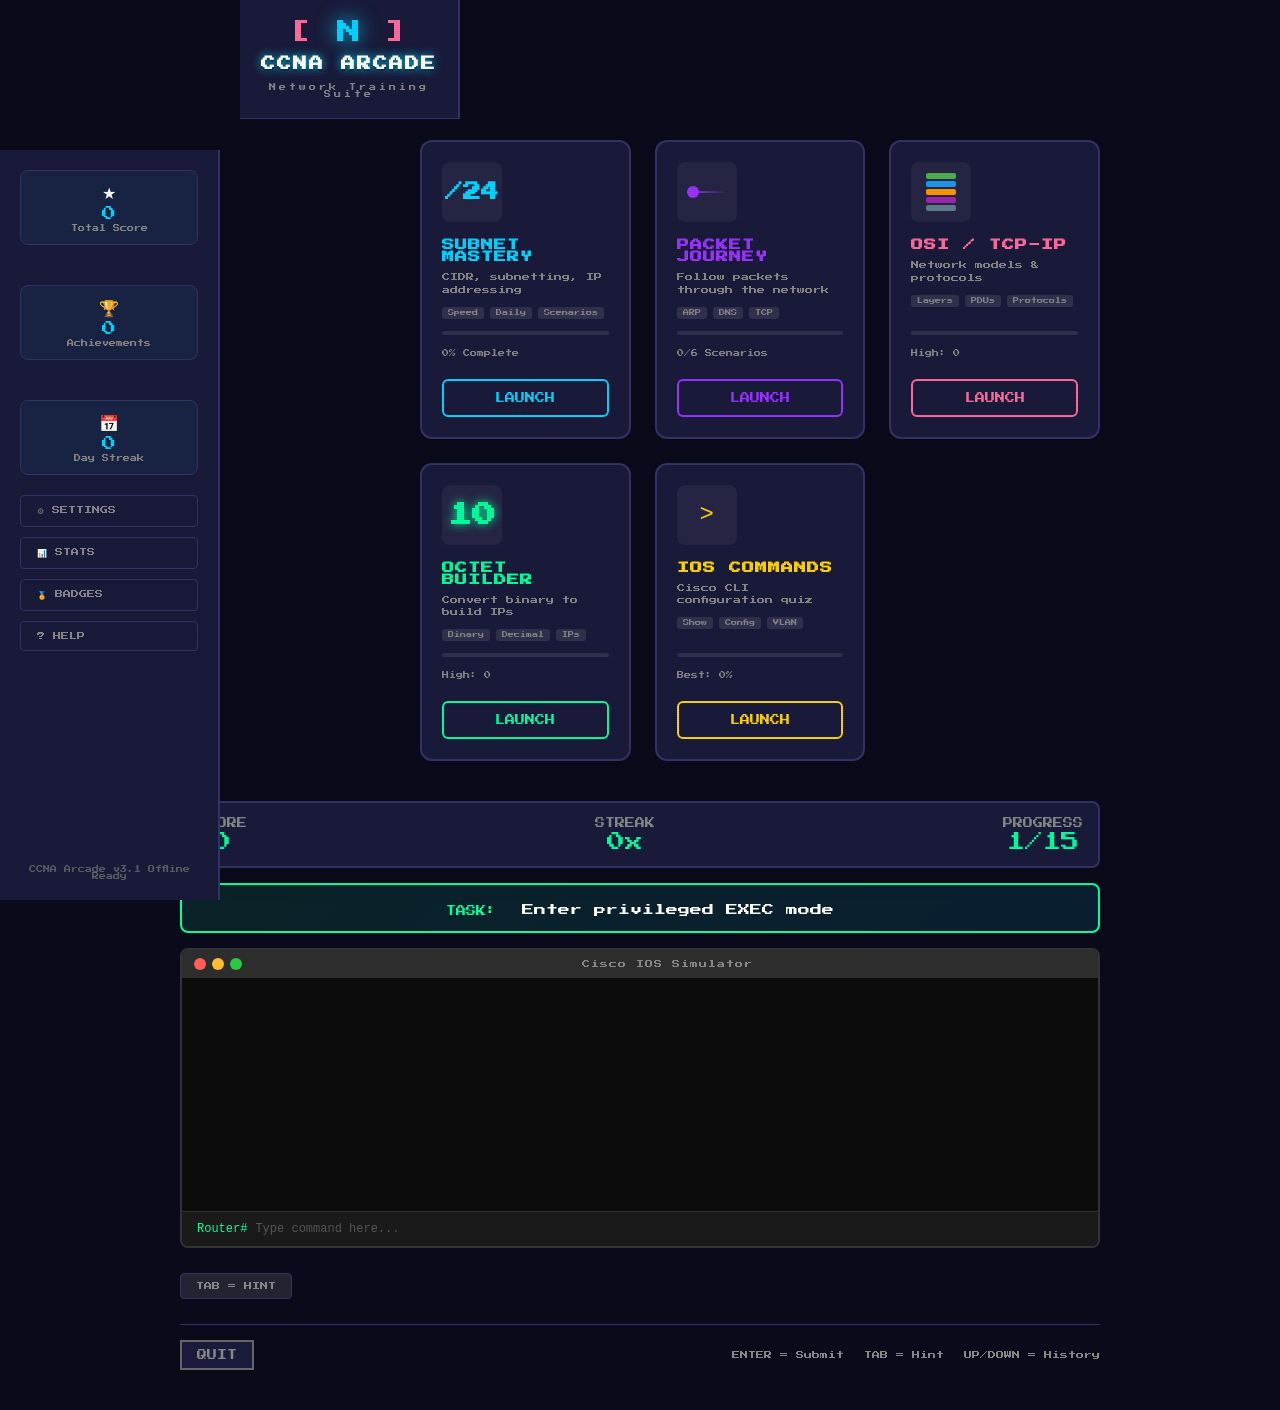
==== commit a3d34881: "Add Octet Builder game (replaces Binary Munchers concept) New Game Module: - Convert binary octets t" ====
--- a/index.html
+++ b/index.html
@@ -175,32 +175,29 @@
                         <button class="card-btn" id="btn-launch-osi">LAUNCH</button>
                     </div>
 
-                    <!-- Binary Munchers Card -->
-                    <div class="module-card binary-card" id="card-binary">
+                    <!-- Octet Builder Card -->
+                    <div class="module-card octet-card" id="card-octet">
                         <div class="card-icon">
-                            <div class="icon-binary">
-                                <span class="binary-bit">1</span>
-                                <span class="binary-bit">0</span>
-                                <span class="binary-bit">1</span>
-                                <span class="binary-bit">0</span>
+                            <div class="icon-octet">
+                                <span class="octet-frog">10</span>
                             </div>
                         </div>
                         <div class="card-content">
-                            <h2 class="card-title">BINARY MUNCHERS</h2>
-                            <p class="card-desc">Arcade-style binary training</p>
+                            <h2 class="card-title">OCTET BUILDER</h2>
+                            <p class="card-desc">Convert binary to build IPs</p>
                             <div class="card-modes">
-                                <span class="mode-tag">Arcade</span>
-                                <span class="mode-tag">Convert</span>
-                                <span class="mode-tag">Subnet</span>
+                                <span class="mode-tag">Binary</span>
+                                <span class="mode-tag">Decimal</span>
+                                <span class="mode-tag">IPs</span>
                             </div>
                         </div>
                         <div class="card-progress">
                             <div class="progress-bar">
-                                <div class="progress-fill" id="binary-progress" style="width: 0%"></div>
+                                <div class="progress-fill" id="octet-progress" style="width: 0%"></div>
                             </div>
                             <span class="progress-label">High: 0</span>
                         </div>
-                        <button class="card-btn" id="btn-launch-binary">LAUNCH</button>
+                        <button class="card-btn" id="btn-launch-octet">LAUNCH</button>
                     </div>
 
                     <!-- IOS Commands Quiz Card -->
@@ -1006,6 +1003,140 @@
             </div>
         </div>
 
+        <!-- Octet Builder Screen -->
+        <div id="octet-builder-screen" class="screen">
+            <div class="octet-header">
+                <div class="octet-stat">
+                    <span class="stat-label">SCORE</span>
+                    <span id="octet-score" class="stat-value">0</span>
+                </div>
+                <div class="octet-stat">
+                    <span class="stat-label">ROUND</span>
+                    <span id="octet-round" class="stat-value">1/10</span>
+                </div>
+                <div class="octet-stat">
+                    <span class="stat-label">STREAK</span>
+                    <span id="octet-streak" class="stat-value">0x</span>
+                </div>
+                <div class="octet-stat timer">
+                    <span class="stat-label">TIME</span>
+                    <span id="octet-timer" class="stat-value">15</span>
+                </div>
+            </div>
+
+            <!-- Start Area -->
+            <div id="octet-start-area" class="octet-start-area">
+                <div class="octet-intro">
+                    <h2>OCTET BUILDER</h2>
+                    <p class="octet-tagline">Convert binary octets to build IP addresses</p>
+
+                    <!-- Binary Frog Mascot -->
+                    <div class="intro-frog">
+                        <pre class="frog-ascii">
+  1 0 1
+ 0     0
+1  ^ ^  1
+0  \_/  0
+ 1 0 1 0
+                        </pre>
+                        <p class="frog-speech">*ribbit* Let's build some IPs!</p>
+                    </div>
+
+                    <div class="octet-instructions">
+                        <div class="instruction">
+                            <span class="instruction-icon">1</span>
+                            <span>See 4 binary octets (8 bits each)</span>
+                        </div>
+                        <div class="instruction">
+                            <span class="instruction-icon">2</span>
+                            <span>Convert each to decimal (0-255)</span>
+                        </div>
+                        <div class="instruction">
+                            <span class="instruction-icon">3</span>
+                            <span>Build the complete IP address</span>
+                        </div>
+                    </div>
+
+                    <button class="menu-btn" id="btn-start-octet">START BUILDING</button>
+                </div>
+            </div>
+
+            <!-- Game Area -->
+            <div id="octet-game-area" class="octet-game-area hidden">
+                <!-- IP Preview -->
+                <div class="ip-preview-container">
+                    <span class="ip-label">Building IP:</span>
+                    <span id="ip-preview" class="ip-preview">___.___.___.___</span>
+                </div>
+
+                <!-- Binary Frog (animated) -->
+                <div class="frog-track">
+                    <div id="binary-frog" class="binary-frog">
+                        <div class="frog-body">10</div>
+                    </div>
+                </div>
+
+                <!-- 4 Octet Containers -->
+                <div class="octets-row">
+                    <div id="octet-container-0" class="octet-container">
+                        <div class="octet-label">Octet 1</div>
+                        <div id="octet-0" class="octet-binary">00000000</div>
+                        <input type="text" id="octet-input-0" class="octet-input" placeholder="?" maxlength="3" inputmode="numeric">
+                    </div>
+                    <span class="octet-dot">.</span>
+                    <div id="octet-container-1" class="octet-container">
+                        <div class="octet-label">Octet 2</div>
+                        <div id="octet-1" class="octet-binary">00000000</div>
+                        <input type="text" id="octet-input-1" class="octet-input" placeholder="?" maxlength="3" inputmode="numeric">
+                    </div>
+                    <span class="octet-dot">.</span>
+                    <div id="octet-container-2" class="octet-container">
+                        <div class="octet-label">Octet 3</div>
+                        <div id="octet-2" class="octet-binary">00000000</div>
+                        <input type="text" id="octet-input-2" class="octet-input" placeholder="?" maxlength="3" inputmode="numeric">
+                    </div>
+                    <span class="octet-dot">.</span>
+                    <div id="octet-container-3" class="octet-container">
+                        <div class="octet-label">Octet 4</div>
+                        <div id="octet-3" class="octet-binary">00000000</div>
+                        <input type="text" id="octet-input-3" class="octet-input" placeholder="?" maxlength="3" inputmode="numeric">
+                    </div>
+                </div>
+
+                <div class="octet-hint">
+                    <span>Tip: 128+64+32+16+8+4+2+1 = 255</span>
+                </div>
+            </div>
+
+            <!-- Results Area -->
+            <div id="octet-results-area" class="octet-results-area hidden">
+                <h2>Training Complete!</h2>
+                <div class="octet-final-stats">
+                    <div class="final-stat">
+                        <span class="final-label">Score</span>
+                        <span id="octet-final-score" class="final-value">0</span>
+                    </div>
+                    <div class="final-stat">
+                        <span class="final-label">Accuracy</span>
+                        <span id="octet-accuracy" class="final-value">0%</span>
+                    </div>
+                    <div class="final-stat">
+                        <span class="final-label">Best Streak</span>
+                        <span id="octet-best-streak" class="final-value">0x</span>
+                    </div>
+                </div>
+                <div id="octet-grade-message" class="grade-message"></div>
+                <div class="results-actions">
+                    <button class="menu-btn" id="btn-restart-octet">Try Again</button>
+                    <button class="menu-btn secondary" id="btn-octet-back">Back to Hub</button>
+                </div>
+            </div>
+
+            <div class="octet-footer">
+                <button id="btn-octet-quit" class="game-btn">QUIT</button>
+            </div>
+        </div>
+
         <!-- IOS Quiz Screen -->
         <div id="ios-quiz-screen" class="screen">
             <div class="ios-header">
@@ -1248,6 +1379,7 @@
     <script src="js/packetjourney.js" defer></script>
     <script src="js/ositrainer.js" defer></script>
     <script src="js/binarymunchers.js" defer></script>
+    <script src="js/octetbuilder.js" defer></script>
     <script src="js/iosquiz.js" defer></script>
     <script src="js/cliterminal.js" defer></script>
     <script src="js/leaderboard.js"></script>
--- a/css/style.css
+++ b/css/style.css
@@ -4484,6 +4484,411 @@
 }
 
 /* ========================================
+   OCTET BUILDER MODULE
+   ======================================== */
+
+/* Octet Builder Card */
+.octet-card { --card-accent: #00ff9d; }
+
+.icon-octet {
+    display: flex;
+    align-items: center;
+    justify-content: center;
+    width: 50px;
+    height: 50px;
+    font-size: 24px;
+    font-weight: bold;
+    color: #00ff9d;
+    text-shadow: 0 0 10px #00ff9d;
+}
+
+/* Octet Builder Screen */
+#octet-builder-screen {
+    flex-direction: column;
+    padding: 20px;
+}
+
+#octet-builder-screen.active {
+    display: flex;
+}
+
+.octet-header {
+    display: flex;
+    justify-content: space-around;
+    padding: 15px;
+    background: var(--color-surface);
+    border: 2px solid #00ff9d;
+    border-radius: 8px;
+    margin-bottom: 20px;
+}
+
+.octet-stat {
+    text-align: center;
+}
+
+.octet-stat .stat-label {
+    font-size: 8px;
+    color: var(--color-text-secondary);
+    display: block;
+}
+
+.octet-stat .stat-value {
+    font-size: 16px;
+    color: #00ff9d;
+}
+
+.octet-stat.timer .stat-value {
+    color: var(--color-primary);
+}
+
+.octet-stat.timer .stat-value.warning {
+    color: var(--color-danger);
+    animation: pulse 0.5s ease-in-out infinite;
+}
+
+/* Start Area */
+.octet-start-area {
+    flex: 1;
+    display: flex;
+    justify-content: center;
+    align-items: center;
+}
+
+.octet-intro {
+    text-align: center;
+    max-width: 500px;
+}
+
+.octet-intro h2 {
+    font-size: 24px;
+    color: #00ff9d;
+    margin-bottom: 10px;
+    text-shadow: 0 0 20px #00ff9d;
+}
+
+.octet-tagline {
+    font-size: 10px;
+    color: var(--color-text-secondary);
+    margin-bottom: 30px;
+}
+
+/* Binary Frog ASCII */
+.intro-frog {
+    margin: 30px 0;
+}
+
+.frog-ascii {
+    font-family: monospace;
+    font-size: 14px;
+    color: #00ff9d;
+    line-height: 1.2;
+    text-shadow: 0 0 10px #00ff9d;
+}
+
+.frog-speech {
+    font-size: 10px;
+    color: var(--color-primary);
+    margin-top: 10px;
+    font-style: italic;
+}
+
+.octet-instructions {
+    text-align: left;
+    margin: 30px 0;
+}
+
+.instruction {
+    display: flex;
+    align-items: center;
+    gap: 15px;
+    margin: 15px 0;
+    font-size: 10px;
+}
+
+.instruction-icon {
+    width: 28px;
+    height: 28px;
+    background: #00ff9d;
+    color: var(--color-background);
+    border-radius: 50%;
+    display: flex;
+    align-items: center;
+    justify-content: center;
+    font-weight: bold;
+    flex-shrink: 0;
+}
+
+/* Game Area */
+.octet-game-area {
+    flex: 1;
+    display: flex;
+    flex-direction: column;
+    align-items: center;
+    gap: 20px;
+}
+
+.ip-preview-container {
+    background: var(--color-surface);
+    border: 2px solid var(--color-primary);
+    border-radius: 8px;
+    padding: 15px 30px;
+    text-align: center;
+}
+
+.ip-label {
+    font-size: 10px;
+    color: var(--color-text-secondary);
+    display: block;
+    margin-bottom: 8px;
+}
+
+.ip-preview {
+    font-size: 24px;
+    color: var(--color-primary);
+    font-family: monospace;
+    letter-spacing: 2px;
+}
+
+.ip-preview.complete {
+    color: #00ff9d;
+    animation: glow 0.5s ease-in-out 3;
+}
+
+@keyframes glow {
+    0%, 100% { text-shadow: 0 0 10px #00ff9d; }
+    50% { text-shadow: 0 0 30px #00ff9d, 0 0 50px #00ff9d; }
+}
+
+/* Frog Track */
+.frog-track {
+    position: relative;
+    width: 100%;
+    height: 60px;
+    margin-bottom: 10px;
+}
+
+.binary-frog {
+    position: absolute;
+    left: 0;
+    top: 50%;
+    transform: translateY(-50%);
+    transition: left 0.3s ease-out;
+    font-size: 24px;
+}
+
+.frog-body {
+    background: #00ff9d;
+    color: var(--color-background);
+    padding: 8px 12px;
+    border-radius: 10px;
+    font-weight: bold;
+    box-shadow: 0 4px 15px rgba(0, 255, 157, 0.4);
+}
+
+.binary-frog.hopping {
+    animation: hop 0.3s ease-out;
+}
+
+@keyframes hop {
+    0%, 100% { transform: translateY(-50%); }
+    50% { transform: translateY(-70%); }
+}
+
+.binary-frog.celebrating {
+    animation: celebrate 0.5s ease-in-out;
+}
+
+@keyframes celebrate {
+    0%, 100% { transform: translateY(-50%) rotate(0deg); }
+    25% { transform: translateY(-70%) rotate(-10deg); }
+    75% { transform: translateY(-70%) rotate(10deg); }
+}
+
+.binary-frog.sad {
+    animation: shake 0.3s ease-in-out;
+}
+
+@keyframes shake {
+    0%, 100% { transform: translateY(-50%) translateX(0); }
+    25% { transform: translateY(-50%) translateX(-5px); }
+    75% { transform: translateY(-50%) translateX(5px); }
+}
+
+/* Octets Row */
+.octets-row {
+    display: flex;
+    align-items: center;
+    justify-content: center;
+    gap: 10px;
+    flex-wrap: wrap;
+}
+
+.octet-dot {
+    font-size: 32px;
+    color: var(--color-text-secondary);
+}
+
+.octet-container {
+    background: var(--color-surface);
+    border: 2px solid var(--color-border);
+    border-radius: 12px;
+    padding: 15px;
+    text-align: center;
+    transition: all 0.3s ease;
+    min-width: 140px;
+}
+
+.octet-container.active {
+    border-color: var(--color-primary);
+    box-shadow: 0 0 20px rgba(0, 212, 255, 0.3);
+}
+
+.octet-container.completed {
+    border-color: #00ff9d;
+    background: rgba(0, 255, 157, 0.1);
+}
+
+.octet-label {
+    font-size: 8px;
+    color: var(--color-text-secondary);
+    margin-bottom: 10px;
+}
+
+.octet-binary {
+    font-family: monospace;
+    font-size: 16px;
+    color: var(--color-primary);
+    margin-bottom: 15px;
+    display: flex;
+    justify-content: center;
+    gap: 2px;
+}
+
+.bit {
+    padding: 2px 4px;
+}
+
+.bit-1 {
+    color: #00ff9d;
+}
+
+.bit-0 {
+    color: var(--color-text-secondary);
+}
+
+.bit-separator {
+    width: 8px;
+}
+
+.octet-input {
+    width: 80px;
+    padding: 12px;
+    font-family: 'Press Start 2P', monospace;
+    font-size: 18px;
+    text-align: center;
+    background: var(--color-background);
+    border: 2px solid var(--color-border);
+    border-radius: 8px;
+    color: var(--color-text-primary);
+    outline: none;
+    transition: all 0.2s ease;
+}
+
+.octet-input:focus {
+    border-color: var(--color-primary);
+    box-shadow: 0 0 15px rgba(0, 212, 255, 0.3);
+}
+
+.octet-input.correct {
+    border-color: #00ff9d;
+    background: rgba(0, 255, 157, 0.1);
+    color: #00ff9d;
+}
+
+.octet-input.incorrect {
+    border-color: var(--color-danger);
+    background: rgba(255, 68, 68, 0.1);
+    color: var(--color-danger);
+}
+
+.octet-input:disabled {
+    opacity: 0.7;
+    cursor: not-allowed;
+}
+
+.octet-hint {
+    font-size: 10px;
+    color: var(--color-text-secondary);
+    margin-top: 20px;
+}
+
+/* Results */
+.octet-results-area {
+    flex: 1;
+    display: flex;
+    flex-direction: column;
+    align-items: center;
+    justify-content: center;
+    gap: 20px;
+}
+
+.octet-final-stats {
+    display: flex;
+    gap: 30px;
+    margin: 20px 0;
+}
+
+.final-stat {
+    text-align: center;
+}
+
+.final-label {
+    font-size: 10px;
+    color: var(--color-text-secondary);
+    display: block;
+    margin-bottom: 8px;
+}
+
+.final-value {
+    font-size: 28px;
+    color: #00ff9d;
+}
+
+.grade-message {
+    font-size: 10px;
+    color: var(--color-text-secondary);
+    text-align: center;
+    max-width: 400px;
+}
+
+/* Footer */
+.octet-footer {
+    margin-top: auto;
+    padding-top: 20px;
+    text-align: center;
+}
+
+/* Mobile Responsive */
+@media (max-width: 600px) {
+    .octets-row {
+        flex-direction: column;
+    }
+
+    .octet-dot {
+        display: none;
+    }
+
+    .octet-container {
+        width: 100%;
+        max-width: 200px;
+    }
+
+    .ip-preview {
+        font-size: 18px;
+    }
+}
+
+/* ========================================
    IOS QUIZ MODULE
    ======================================== */
 
